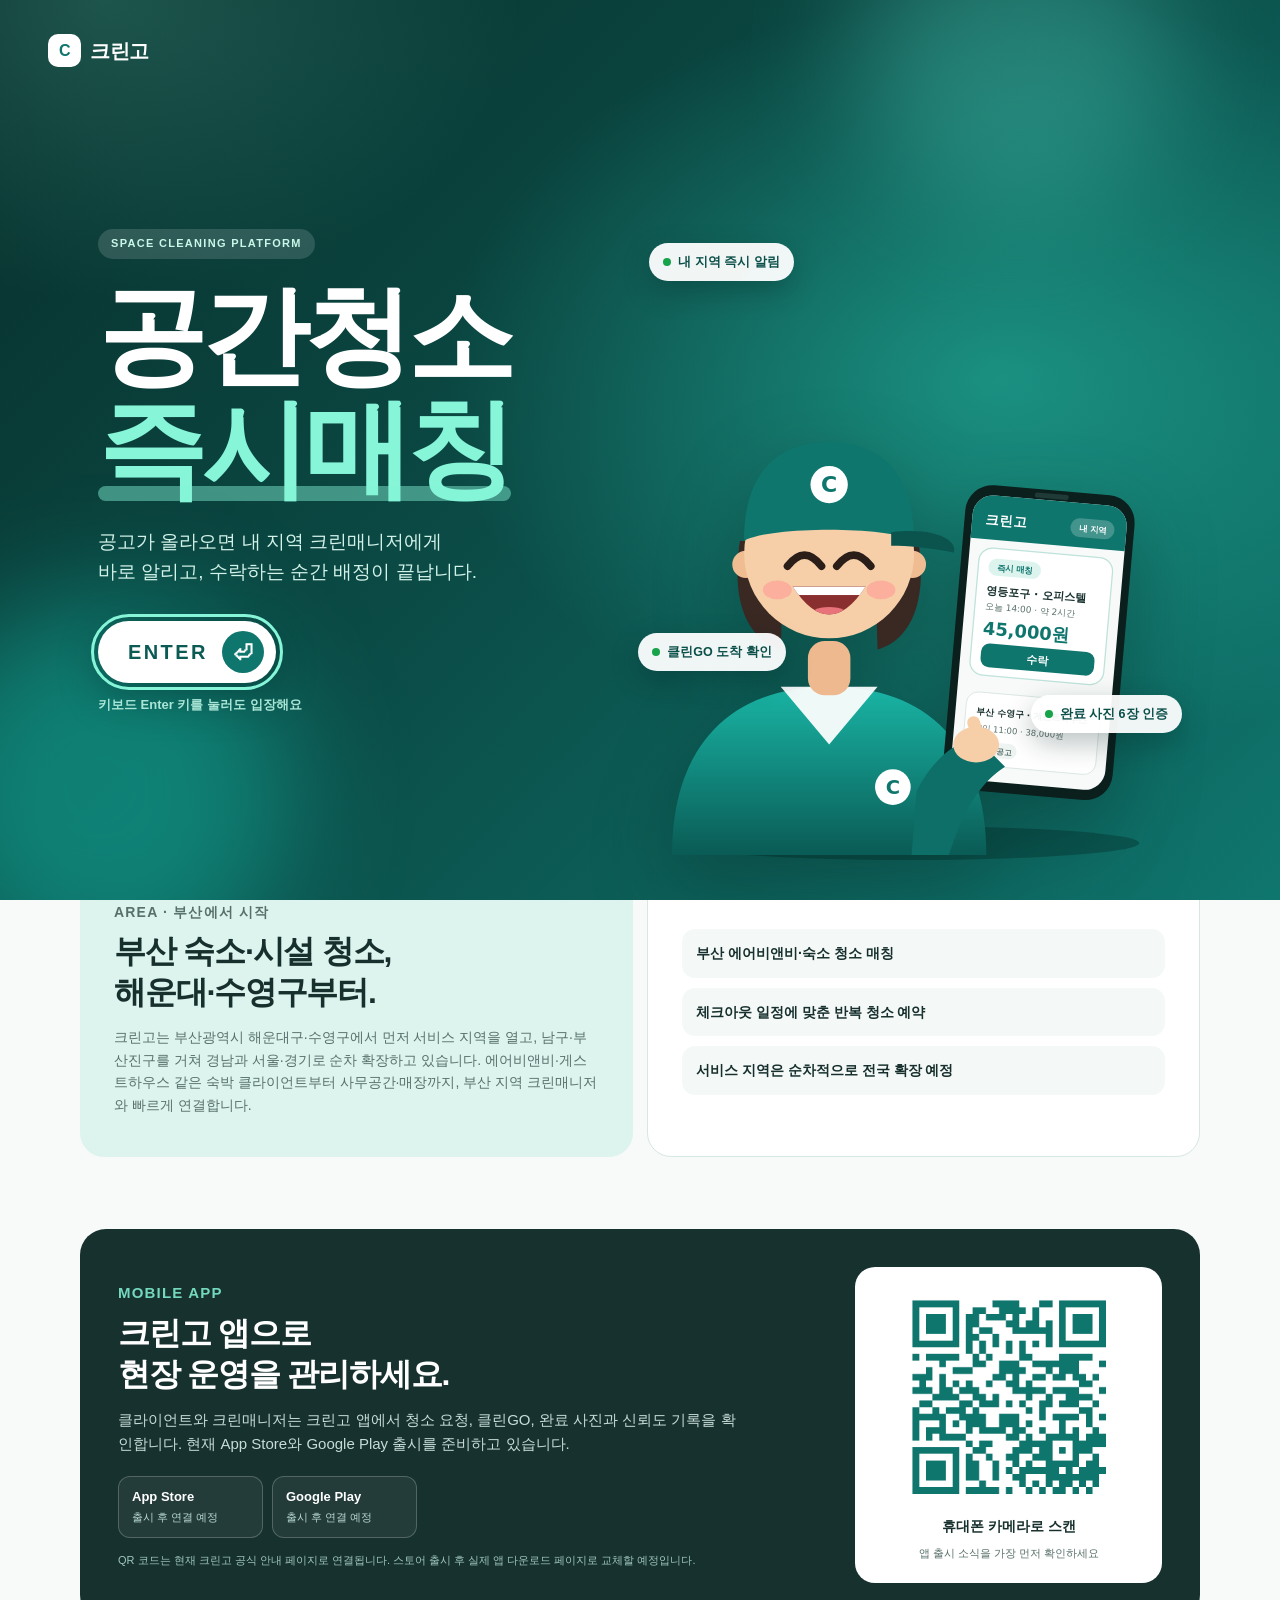
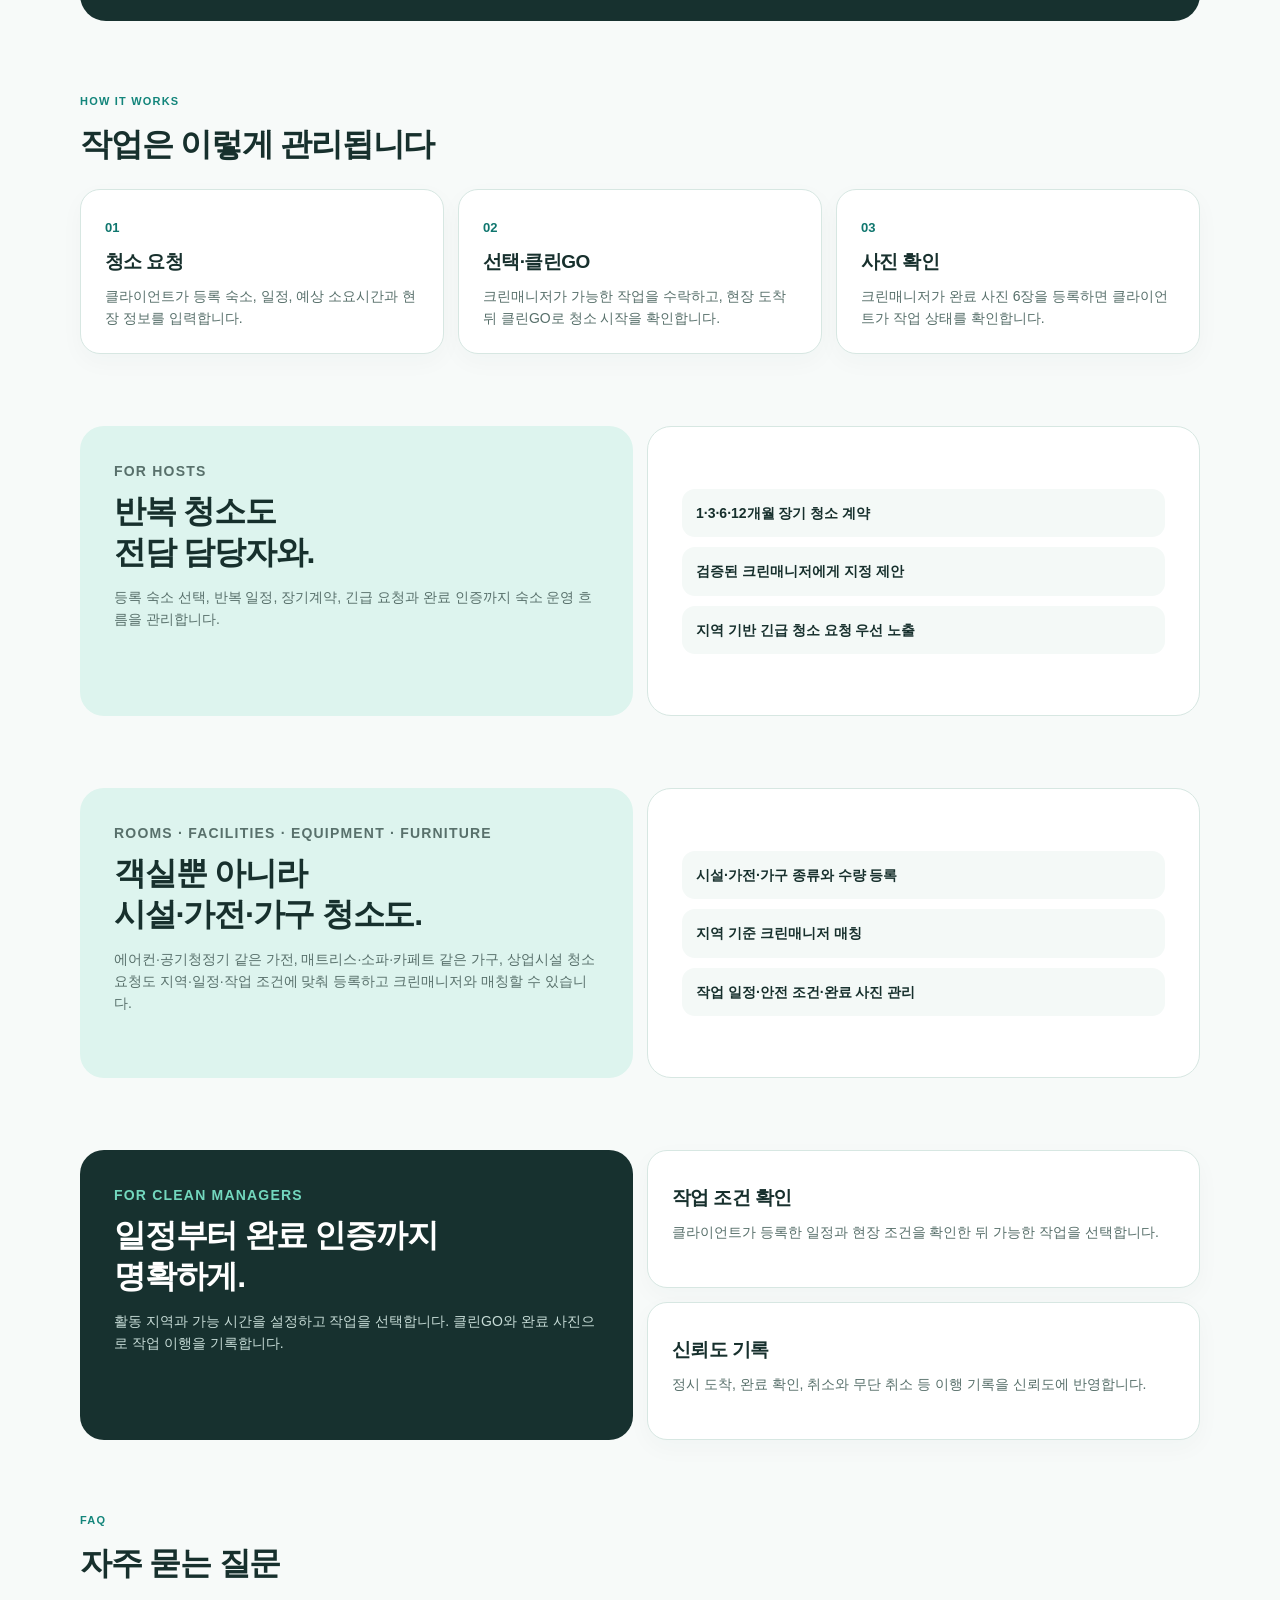
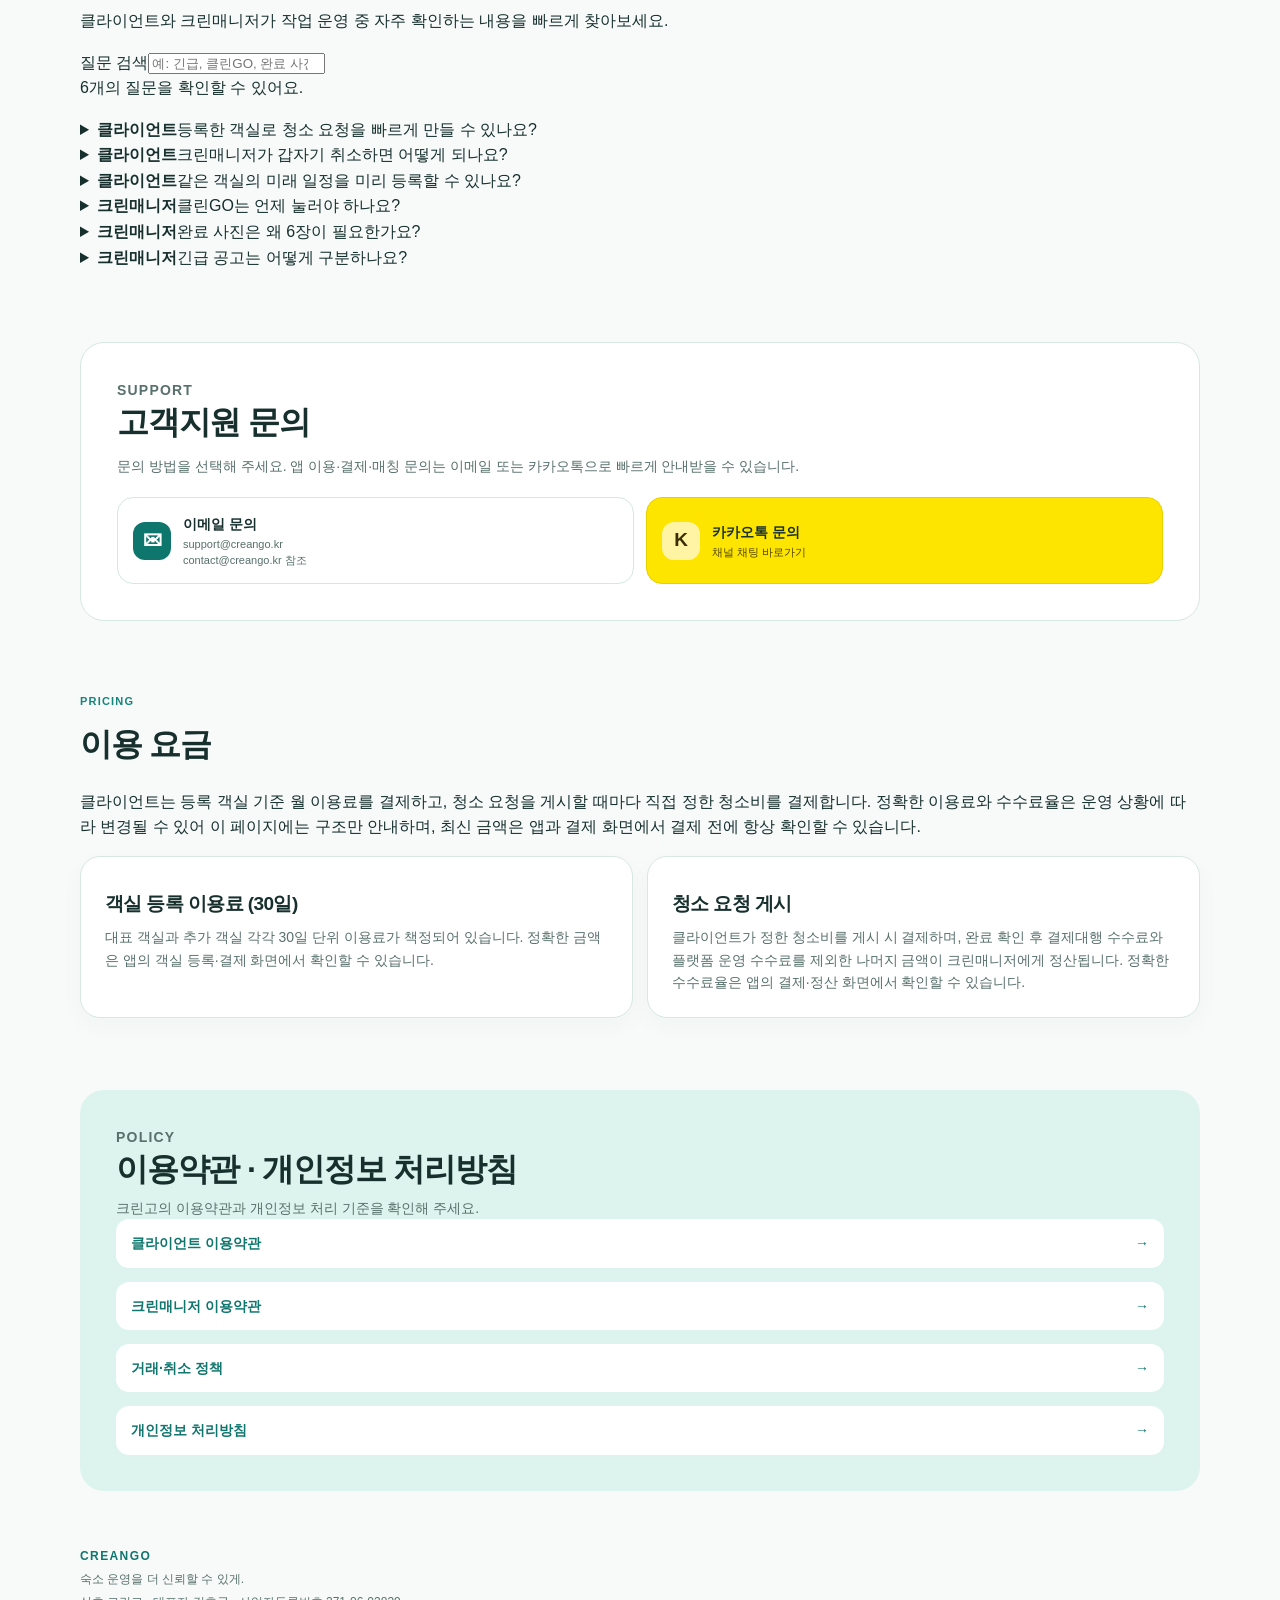
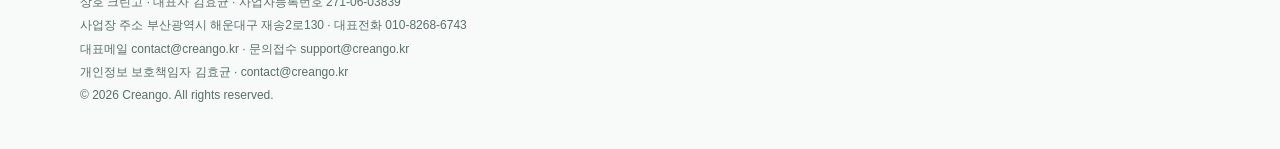
==== index.html @ 743cb7fc "홈페이지·약관·문의 화면의 호스트 표기를 클라이언트로 바꿉니다 (앱 출시와 함께 배포). Co-Authored-By: Claude Sonnet 5.5 <noreply@anthrop" ====
<!doctype html>
<html lang="ko">
<head>
  <meta charset="utf-8">
  <meta name="viewport" content="width=device-width, initial-scale=1">
  <meta name="description" content="크린고는 숙소·객실 청소부터 시설·가전·가구 청소까지 전문 크린매니저와 연결하는 공간청소 매칭 플랫폼입니다. 에어비앤비 등 숙박 클라이언트부터 사무공간·매장까지, 부산에서 시작해 요청·일정·완료 확인을 한곳에서 관리하세요.">
  <meta name="theme-color" content="#0F766E">
  <link rel="icon" href="/favicon.ico" sizes="any">
  <link rel="icon" type="image/png" sizes="16x16" href="/favicon-16.png">
  <link rel="icon" type="image/png" sizes="32x32" href="/favicon-32.png">
  <link rel="icon" type="image/png" sizes="48x48" href="/favicon-48.png">
  <link rel="icon" type="image/png" sizes="192x192" href="/favicon-192.png">
  <link rel="apple-touch-icon" href="/apple-touch-icon.png">
  <link rel="manifest" href="/site.webmanifest">
  <link rel="canonical" href="https://creango.kr/">
  <title>크린고 | 숙소·객실·시설 청소 매니저 매칭 플랫폼</title>
  <meta property="og:type" content="website">
  <meta property="og:site_name" content="크린고">
  <meta property="og:title" content="크린고 | 숙소·객실·시설 청소 매니저 매칭 플랫폼">
  <meta property="og:description" content="숙소·객실 청소부터 시설·가전·가구 청소까지 전문 크린매니저와 연결합니다. 에어비앤비 등 숙박 클라이언트를 포함해, 부산에서 시작해 전국으로 넓혀가는 공간청소 파트너, 크린고.">
  <meta property="og:url" content="https://creango.kr/">
  <meta property="og:image" content="https://creango.kr/creango-app-info-qr.png">
  <meta property="og:locale" content="ko_KR">
  <meta name="twitter:card" content="summary">
  <meta name="twitter:title" content="크린고 | 숙소·객실·시설 청소 매니저 매칭 플랫폼">
  <meta name="twitter:description" content="숙소·객실 청소부터 시설·가전·가구 청소까지 전문 크린매니저와 연결합니다.">
  <link rel="stylesheet" href="./styles.css">
  <link rel="stylesheet" href="./intro.css">
  <script>
    /* 입장 화면은 처음 방문했을 때만 보인다 — #앵커 주소로 들어왔거나 이 탭에서 이미 입장했으면 건너뛴다(JS가 꺼져 있어도 홈페이지는 그대로 보인다). */
    (function () {
      try {
        if (location.hash && location.hash.length > 1) return;
        if (sessionStorage.getItem('creango-intro-entered')) return;
        document.documentElement.classList.add('has-intro');
      } catch (error) { /* 저장소가 막힌 환경에서는 인트로를 건너뛴다 */ }
    })();
  </script>
  <script type="application/ld+json">
  {
    "@context": "https://schema.org",
    "@type": "LocalBusiness",
    "name": "크린고",
    "url": "https://creango.kr/",
    "description": "숙소·객실 청소부터 시설·가전·가구 청소까지 전문 크린매니저와 연결하는 공간청소 매칭 플랫폼",
    "areaServed": [
      { "@type": "City", "name": "부산광역시" },
      { "@type": "Country", "name": "대한민국" }
    ],
    "address": {
      "@type": "PostalAddress",
      "streetAddress": "재송2로130",
      "addressLocality": "해운대구",
      "addressRegion": "부산광역시",
      "addressCountry": "KR"
    },
    "telephone": "+82-10-8268-6743",
    "email": "contact@creango.kr",
    "priceRange": "문의",
    "makesOffer": [
      { "@type": "Offer", "itemOffered": { "@type": "Service", "name": "숙소 청소" } },
      { "@type": "Offer", "itemOffered": { "@type": "Service", "name": "객실 청소" } },
      { "@type": "Offer", "itemOffered": { "@type": "Service", "name": "에어비앤비 청소", "areaServed": "부산광역시" } },
      { "@type": "Offer", "itemOffered": { "@type": "Service", "name": "시설·가전 청소" } },
      { "@type": "Offer", "itemOffered": { "@type": "Service", "name": "가구 청소" } }
    ]
  }
  </script>
  <script type="application/ld+json">
  {
    "@context": "https://schema.org",
    "@type": "FAQPage",
    "mainEntity": [
      { "@type": "Question", "name": "등록한 객실로 청소 요청을 빠르게 만들 수 있나요?", "acceptedAnswer": { "@type": "Answer", "text": "등록 객실을 선택하면 공간 조건을 불러와 일정과 작업 조건을 확인한 뒤 요청할 수 있습니다." } },
      { "@type": "Question", "name": "크린매니저가 갑자기 취소하면 어떻게 되나요?", "acceptedAnswer": { "@type": "Answer", "text": "긴급 대체 요청을 만들 수 있습니다. 필요한 추가금을 설정하면 해당 지역 크린매니저에게 긴급 공고가 우선 안내됩니다." } },
      { "@type": "Question", "name": "같은 객실의 미래 일정을 미리 등록할 수 있나요?", "acceptedAnswer": { "@type": "Answer", "text": "객실마다 날짜와 시간이 다른 예정 청소 공고를 최대 10건까지 미리 등록할 수 있습니다." } },
      { "@type": "Question", "name": "클린GO는 언제 눌러야 하나요?", "acceptedAnswer": { "@type": "Answer", "text": "확정된 작업의 예정 청소 시작 시각 이후 작업 관리 화면에서 클린GO를 눌러 시작을 기록합니다." } },
      { "@type": "Question", "name": "완료 사진은 왜 6장이 필요한가요?", "acceptedAnswer": { "@type": "Answer", "text": "클라이언트가 작업 완료 상태를 확인할 수 있도록 6장의 완료 사진을 등록한 뒤 청소 완료를 제출합니다." } },
      { "@type": "Question", "name": "긴급 공고는 어떻게 구분하나요?", "acceptedAnswer": { "@type": "Answer", "text": "긴급 추가금이 붙은 공고는 별도 표시와 금액 구성으로 강조되어 기본 청소비와 추가금을 함께 확인할 수 있습니다." } }
    ]
  }
  </script>
  <style>
    .app-download{display:grid;grid-template-columns:minmax(0,1.4fr) minmax(240px,.6fr);gap:22px;align-items:center;padding:38px;background:#17312f;border-radius:26px}.download-copy h2{margin:8px 0 13px;color:#fff}.download-copy>p{max-width:630px;margin-bottom:0;color:#c7dcd7;font-size:15px}.download-copy .tag{color:#73d8be}.store-status{display:flex;flex-wrap:wrap;gap:9px;margin-top:20px}.store-status span{display:grid;gap:2px;min-width:145px;padding:10px 13px;border:1px solid #ffffff36;border-radius:12px;background:#ffffff0e;color:#fff}.store-status b{font-size:13px}.store-status small{color:#b9d8d1;font-size:11px}.download-note{margin-top:14px!important;color:#9fc7bd!important;font-size:11px!important}.qr-card{display:grid;justify-items:center;gap:8px;padding:20px;background:#fff;border-radius:20px;color:#17302d;text-align:center}.qr-card img{display:block;width:min(100%,220px);height:auto;mix-blend-mode:multiply}.qr-card strong{font-size:14px}.qr-card span{color:#58706b;font-size:11px}.modal-open{overflow:hidden}.support-modal[hidden]{display:none}.support-modal{position:fixed;z-index:20;inset:0;display:grid;place-items:center;padding:24px}.support-modal__backdrop{position:absolute;inset:0;background:#0b2825a8;backdrop-filter:blur(4px)}.support-modal__dialog{position:relative;width:min(680px,100%);max-height:min(850px,calc(100vh - 48px));overflow:auto;padding:30px;border:1px solid #c5e1d9;border-radius:25px;background:#f7faf9;box-shadow:0 30px 70px #09211e55}.support-modal__close{position:absolute;top:17px;right:17px;width:38px;height:38px;border:0;border-radius:50%;color:#58706b;background:#e9f2ef;font-size:24px;line-height:1;cursor:pointer}.support-modal__dialog h2{margin:7px 42px 8px 0}.support-modal__dialog>p{color:var(--muted);font-size:13px}.support-option-grid{display:grid;grid-template-columns:repeat(2,1fr);gap:10px}.support-option{display:flex;align-items:flex-start;gap:10px;min-height:76px;padding:13px;border:1px solid var(--line);border-radius:15px;background:#fff;cursor:pointer}.support-option:focus-within{outline:3px solid #0f766e20;border-color:var(--teal)}.support-option input{position:absolute;opacity:0;pointer-events:none}.support-option__icon{display:grid;flex:0 0 34px;place-items:center;width:34px;height:34px;border-radius:10px;color:var(--teal);background:#e7f5f1;font-size:16px;font-weight:900}.support-option b{display:block;font-size:13px}.support-option small{display:block;margin-top:2px;color:var(--muted);font-size:11px;line-height:1.35}.support-option:has(input:checked){border-color:var(--teal);background:#eaf7f3;box-shadow:inset 0 0 0 1px var(--teal)}.support-option:has(input:checked) .support-option__icon{color:#fff;background:var(--teal)}.support-role-grid{display:grid;grid-template-columns:1fr 1fr;gap:10px}.support-modal .form-label{display:block;margin:20px 0 8px;color:var(--ink);font-size:13px;font-weight:900}.support-modal textarea{width:100%;min-height:126px;padding:13px;border:1px solid var(--line);border-radius:14px;resize:vertical;color:var(--ink);background:#fff;font:inherit}.support-modal textarea:focus{outline:none;border-color:var(--teal);box-shadow:0 0 0 3px #0f766e20}.support-modal__footer{display:flex;align-items:center;justify-content:space-between;gap:14px;margin-top:14px}.support-modal__note{margin:0;color:var(--muted);font-size:11px;line-height:1.45}.support-modal .support-submit{justify-self:auto}@media(max-width:720px){.app-download{grid-template-columns:1fr;padding:27px}.qr-card{max-width:320px;width:100%;margin-inline:auto}.support-modal{padding:14px;place-items:end center}.support-modal__dialog{max-height:calc(100vh - 28px);padding:25px 18px 20px;border-radius:23px}.support-option-grid{grid-template-columns:1fr}.support-modal__footer{align-items:stretch;flex-direction:column}.support-modal .support-submit{width:100%}}
  </style>
</head>
<body>
  <div id="intro" class="intro" role="dialog" aria-modal="true" aria-labelledby="intro-title">
    <span class="intro-glow g1" aria-hidden="true"></span><span class="intro-glow g2" aria-hidden="true"></span>
    <span class="intro-spark s1" aria-hidden="true"></span><span class="intro-spark s2" aria-hidden="true"></span><span class="intro-spark s3" aria-hidden="true"></span><span class="intro-spark s4" aria-hidden="true"></span><span class="intro-spark s5" aria-hidden="true"></span>
    <div class="intro-brand" aria-hidden="true"><b>C</b> 크린고</div>
    <div class="intro-inner">
      <div class="intro-copy">
        <div class="intro-heading">
          <span class="intro-kicker">SPACE CLEANING PLATFORM</span>
          <p id="intro-title" class="intro-title"><span>공간청소</span> <em>즉시매칭</em></p>
          <p class="intro-sub">공고가 올라오면 내 지역 크린매니저에게 바로 알리고, 수락하는 순간 배정이 끝납니다.</p>
        </div>
        <div class="intro-actions">
          <button id="intro-enter" class="intro-enter" type="button" aria-label="ENTER, 크린고 홈페이지로 입장"><span>ENTER</span><kbd aria-hidden="true">⏎</kbd></button>
          <span class="intro-hint"><span class="hint-key">키보드 Enter 키를 눌러도 입장해요</span><span class="hint-touch">버튼을 눌러 입장하세요</span></span>
        </div>
      </div>
      <div class="intro-scene" role="img" aria-label="크린매니저가 휴대폰으로 청소 공고를 수락하고 환하게 웃는 모습">
        <span class="intro-chip c1" aria-hidden="true"><i></i>내 지역 즉시 알림</span>
        <span class="intro-chip c2" aria-hidden="true"><i></i>완료 사진 6장 인증</span>
        <span class="intro-chip c3" aria-hidden="true"><i></i>클린GO 도착 확인</span>
        <svg class="scene" viewBox="0 0 640 720" preserveAspectRatio="xMidYMax meet" aria-hidden="true" focusable="false">
          <defs>
            <linearGradient id="introBody" x1="0" y1="0" x2="0" y2="1"><stop offset="0" stop-color="#19b5a5"/><stop offset="1" stop-color="#0a5b55"/></linearGradient>
            <clipPath id="introMouthClip"><path d="M182 404 Q225 470 268 404 Z"/></clipPath>
          </defs>
          <ellipse cx="320" cy="706" rx="270" ry="20" fill="#021d1a" opacity=".3"/>

          <g class="char">
            <path d="M40 720 C40 590 110 522 225 522 C340 522 410 590 410 720 Z" fill="url(#introBody)"/>
            <path d="M168 522 L225 590 L282 522 Z" fill="#fff" opacity=".93"/>
            <circle cx="300" cy="640" r="21" fill="#fff"/>
            <text x="300" y="648" text-anchor="middle" font-size="23" font-weight="900" fill="#0F766E" font-family="system-ui,sans-serif">C</text>
            <rect x="200" y="468" width="50" height="64" rx="20" fill="#eeb98f"/>
            <g class="head">
              <path d="M120 350 C108 430 134 468 168 478 L172 356 Z" fill="#3a2823"/>
              <path d="M330 350 C342 430 316 468 282 478 L278 356 Z" fill="#3a2823"/>
              <circle cx="127" cy="378" r="16" fill="#f0bd93"/><circle cx="323" cy="378" r="16" fill="#f0bd93"/>
              <circle cx="225" cy="365" r="100" fill="#f6cfa9"/>
              <path d="M125 350 C125 264 170 234 225 234 C280 234 325 264 325 350 C292 333 158 333 125 350 Z" fill="#0F766E"/>
              <path d="M298 340 C352 334 376 350 372 364 C340 358 318 356 298 356 Z" fill="#0b544e"/>
              <circle cx="225" cy="284" r="22" fill="#fff"/>
              <text x="225" y="293" text-anchor="middle" font-size="26" font-weight="900" fill="#0F766E" font-family="system-ui,sans-serif">C</text>
              <path d="M176 380 q20 -26 40 0" stroke="#2b1d18" stroke-width="9" fill="none" stroke-linecap="round"/>
              <path d="M234 380 q20 -26 40 0" stroke="#2b1d18" stroke-width="9" fill="none" stroke-linecap="round"/>
              <ellipse cx="164" cy="408" rx="17" ry="11" fill="#ff8f8f" opacity=".5"/>
              <ellipse cx="286" cy="408" rx="17" ry="11" fill="#ff8f8f" opacity=".5"/>
              <g class="mouth">
                <path d="M182 404 Q225 470 268 404 Z" fill="#8a2f2f"/>
                <g clip-path="url(#introMouthClip)"><ellipse cx="225" cy="442" rx="26" ry="14" fill="#e8737b"/><rect x="176" y="398" width="98" height="16" fill="#fff"/></g>
              </g>
            </g>
          </g>

          <g transform="translate(372 290) rotate(5 100 180)"><g class="phone-float">
            <rect width="200" height="360" rx="32" fill="#0b1f1d"/>
            <rect x="80" y="4" width="40" height="6" rx="3" fill="#1f3a37"/>
            <g transform="translate(9 12)">
              <rect width="182" height="336" rx="24" fill="#f7faf9"/>
              <path d="M0 24 A24 24 0 0 1 24 0 H158 A24 24 0 0 1 182 24 V52 H0 Z" fill="#0F766E"/>
              <text x="16" y="34" font-size="16" font-weight="900" fill="#fff" font-family="system-ui,sans-serif">크린고</text>
              <rect x="116" y="18" width="52" height="22" rx="11" fill="#fff" opacity=".22"/>
              <text x="142" y="33" text-anchor="middle" font-size="10" font-weight="800" fill="#fff" font-family="system-ui,sans-serif">내 지역</text>

              <g transform="translate(12 232)">
                <rect width="158" height="86" rx="14" fill="#fff" stroke="#d7e4e1"/>
                <text x="12" y="26" font-size="10.5" font-weight="800" fill="#17302d" font-family="system-ui,sans-serif">부산 수영구 · 게스트하우스</text>
                <text x="12" y="46" font-size="10" fill="#58706b" font-family="system-ui,sans-serif">내일 11:00 · 38,000원</text>
                <rect x="12" y="58" width="52" height="18" rx="9" fill="#eef4f2"/>
                <text x="38" y="71" text-anchor="middle" font-size="9" font-weight="800" fill="#58706b" font-family="system-ui,sans-serif">일반 공고</text>
              </g>

              <g transform="translate(12 62)">
                <g class="card">
                  <rect width="158" height="150" rx="16" fill="#fff" stroke="#bfe2da" stroke-width="1.5"/>
                  <rect x="12" y="12" width="62" height="20" rx="10" fill="#DDF4EE"/>
                  <text x="43" y="26" text-anchor="middle" font-size="10" font-weight="900" fill="#0F766E" font-family="system-ui,sans-serif">즉시 매칭</text>
                  <text x="12" y="54" font-size="13" font-weight="900" fill="#17302d" font-family="system-ui,sans-serif">영등포구 · 오피스텔</text>
                  <text x="12" y="72" font-size="10.5" fill="#58706b" font-family="system-ui,sans-serif">오늘 14:00 · 약 2시간</text>
                  <text x="12" y="102" font-size="21" font-weight="900" fill="#0F766E" font-family="system-ui,sans-serif">45,000원</text>
                  <g class="btn-press"><rect x="12" y="112" width="134" height="28" rx="10" fill="#0F766E"/><text x="79" y="131" text-anchor="middle" font-size="13" font-weight="900" fill="#fff" font-family="system-ui,sans-serif">수락</text></g>
                </g>
                <g class="done">
                  <rect width="158" height="150" rx="16" fill="#fff" stroke="#86d3c2" stroke-width="1.5"/>
                  <circle cx="79" cy="50" r="26" fill="#16a34a"/>
                  <path d="M67 50 l9 9 l17 -19" stroke="#fff" stroke-width="5" fill="none" stroke-linecap="round" stroke-linejoin="round"/>
                  <text x="79" y="102" text-anchor="middle" font-size="16" font-weight="900" fill="#17302d" font-family="system-ui,sans-serif">매칭 완료!</text>
                  <text x="79" y="120" text-anchor="middle" font-size="9" fill="#58706b" font-family="system-ui,sans-serif">클라이언트에게 배정이 전달됐어요</text>
                </g>
              </g>

              <g transform="translate(91 188)">
                <circle class="ripple" r="6" fill="none" stroke="#0F766E" stroke-width="3"/>
                <g class="finger"><circle r="14" fill="#fff" stroke="#0F766E" stroke-width="3"/><circle r="5" fill="#0F766E" opacity=".25"/></g>
              </g>
            </g>
          </g></g>

          <path d="M328 645 C348 606 372 590 396 580 L432 616 C404 634 384 664 366 720 L322 720 Z" fill="#0d6f68"/>
          <ellipse cx="398" cy="590" rx="27" ry="21" fill="#f6cfa9"/>
          <rect x="392" y="556" width="15" height="44" rx="7.5" fill="#f6cfa9" transform="rotate(-18 399 578)"/>

          <g class="confetti" transform="translate(472 470)">
            <circle r="7" fill="#fbbf24" style="--dx:-150px;--dy:-170px;--rot:80deg"/>
            <rect x="-6" y="-3" width="12" height="6" rx="2" fill="#34d399" style="--dx:130px;--dy:-190px;--rot:200deg"/>
            <circle r="6" fill="#60a5fa" style="--dx:170px;--dy:-60px;--rot:0deg"/>
            <rect x="-6" y="-3" width="12" height="6" rx="2" fill="#f472b6" style="--dx:-190px;--dy:-40px;--rot:150deg"/>
            <circle r="5" fill="#fff" style="--dx:-90px;--dy:-230px;--rot:0deg"/>
            <rect x="-6" y="-3" width="12" height="6" rx="2" fill="#fbbf24" style="--dx:80px;--dy:-240px;--rot:-120deg"/>
            <circle r="6" fill="#34d399" style="--dx:-210px;--dy:80px;--rot:0deg"/>
            <rect x="-6" y="-3" width="12" height="6" rx="2" fill="#60a5fa" style="--dx:190px;--dy:90px;--rot:260deg"/>
            <circle r="5" fill="#f472b6" style="--dx:-40px;--dy:-260px;--rot:0deg"/>
            <circle r="7" fill="#fff" style="--dx:40px;--dy:-210px;--rot:0deg"/>
            <path d="M0 -10 L3 -3 L10 0 L3 3 L0 10 L-3 3 L-10 0 L-3 -3 Z" fill="#fde68a" style="--dx:-120px;--dy:-120px;--rot:90deg"/>
            <path d="M0 -10 L3 -3 L10 0 L3 3 L0 10 L-3 3 L-10 0 L-3 -3 Z" fill="#fde68a" style="--dx:140px;--dy:-120px;--rot:-90deg"/>
          </g>

          <g class="earn">
            <rect x="380" y="232" width="176" height="46" rx="23" fill="#fff"/>
            <circle cx="406" cy="255" r="11" fill="#16a34a"/>
            <path d="M401 255 l4 4 l8 -9" stroke="#fff" stroke-width="2.6" fill="none" stroke-linecap="round" stroke-linejoin="round"/>
            <text x="428" y="261" font-size="15" font-weight="900" fill="#0b4f49" font-family="system-ui,sans-serif">+45,000원 배정</text>
          </g>
        </svg>
      </div>
    </div>
  </div>
  <a class="skip" href="#main">본문으로 이동</a>
  <header class="nav wrap">
    <a class="brand" href="./" aria-label="크린고 홈"><b>C</b> 크린고</a>
    <nav aria-label="주요 메뉴"><a href="#flow">이용 흐름</a><a href="#facilities">시설·가전</a><a href="#pricing">이용 요금</a><a href="#app-download">앱 다운로드</a><a href="#faq">FAQ</a><a href="#support">고객지원</a></nav>
  </header>
  <main id="main">
    <section class="hero wrap"><p class="tag hero-tag">SPACE CLEANING PLATFORM</p><h1>숙소부터 시설·가전까지,<br>공간청소를 더 신뢰할 수 있게.</h1><p class="lead">크린고는 숙소 클라이언트와 크린매니저를 지역 기준으로 연결하는 공간청소 매칭 플랫폼입니다. 에어비앤비 등 숙박 클라이언트의 객실 청소는 물론, 사무공간·매장의 시설·가전·가구 청소까지 요청부터 작업 시작 확인, 완료 사진 검수까지 필요한 운영 흐름을 한곳에서 관리합니다.</p><div class="actions"><a class="button light" href="#app-download">앱 다운로드 안내</a></div><div class="facts"><div><strong>역할 분리</strong><span>클라이언트·크린매니저 계정 분리</span></div><div><strong>6장 완료 인증</strong><span>사진으로 작업 상태 확인</span></div><div><strong>작업 기록</strong><span>앱 안에서 확인·관리</span></div></div></section>
    <section class="wrap section grid two"><article class="feature mint"><p class="tag">AREA · 부산에서 시작</p><h2>부산 숙소·시설 청소,<br>해운대·수영구부터.</h2><p>크린고는 부산광역시 해운대구·수영구에서 먼저 서비스 지역을 열고, 남구·부산진구를 거쳐 경남과 서울·경기로 순차 확장하고 있습니다. 에어비앤비·게스트하우스 같은 숙박 클라이언트부터 사무공간·매장까지, 부산 지역 크린매니저와 빠르게 연결합니다.</p></article><article class="feature list"><p>부산 에어비앤비·숙소 청소 매칭</p><p>체크아웃 일정에 맞춘 반복 청소 예약</p><p>서비스 지역은 순차적으로 전국 확장 예정</p></article></section>
    <section id="app-download" class="wrap section app-download"><div class="download-copy"><p class="tag">MOBILE APP</p><h2>크린고 앱으로<br>현장 운영을 관리하세요.</h2><p>클라이언트와 크린매니저는 크린고 앱에서 청소 요청, 클린GO, 완료 사진과 신뢰도 기록을 확인합니다. 현재 App Store와 Google Play 출시를 준비하고 있습니다.</p><div class="store-status"><span><b>App Store</b><small>출시 후 연결 예정</small></span><span><b>Google Play</b><small>출시 후 연결 예정</small></span></div><p class="download-note">QR 코드는 현재 크린고 공식 안내 페이지로 연결됩니다. 스토어 출시 후 실제 앱 다운로드 페이지로 교체할 예정입니다.</p></div><aside class="qr-card"><img src="./creango-app-info-qr.png" width="320" height="320" alt="크린고 공식 안내 페이지 QR 코드"><strong>휴대폰 카메라로 스캔</strong><span>앱 출시 소식을 가장 먼저 확인하세요</span></aside></section>
    <section id="flow" class="wrap section"><p class="tag">HOW IT WORKS</p><h2>작업은 이렇게 관리됩니다</h2><div class="grid three"><article class="card"><em>01</em><h3>청소 요청</h3><p>클라이언트가 등록 숙소, 일정, 예상 소요시간과 현장 정보를 입력합니다.</p></article><article class="card"><em>02</em><h3>선택·클린GO</h3><p>크린매니저가 가능한 작업을 수락하고, 현장 도착 뒤 클린GO로 청소 시작을 확인합니다.</p></article><article class="card"><em>03</em><h3>사진 확인</h3><p>크린매니저가 완료 사진 6장을 등록하면 클라이언트가 작업 상태를 확인합니다.</p></article></div></section>
    <section class="wrap section grid two"><article class="feature mint"><p class="tag">FOR HOSTS</p><h2>반복 청소도<br>전담 담당자와.</h2><p>등록 숙소 선택, 반복 일정, 장기계약, 긴급 요청과 완료 인증까지 숙소 운영 흐름을 관리합니다.</p></article><article class="feature list"><p>1·3·6·12개월 장기 청소 계약</p><p>검증된 크린매니저에게 지정 제안</p><p>지역 기반 긴급 청소 요청 우선 노출</p></article></section>
    <section id="facilities" class="wrap section grid two"><article class="feature mint"><p class="tag">ROOMS · FACILITIES · EQUIPMENT · FURNITURE</p><h2>객실뿐 아니라<br>시설·가전·가구 청소도.</h2><p>에어컨·공기청정기 같은 가전, 매트리스·소파·카페트 같은 가구, 상업시설 청소 요청도 지역·일정·작업 조건에 맞춰 등록하고 크린매니저와 매칭할 수 있습니다.</p></article><article class="feature list"><p>시설·가전·가구 종류와 수량 등록</p><p>지역 기준 크린매니저 매칭</p><p>작업 일정·안전 조건·완료 사진 관리</p></article></section>
	<section class="wrap section grid two reverse"><article class="feature dark"><p class="tag">FOR CLEAN MANAGERS</p><h2>일정부터 완료 인증까지<br>명확하게.</h2><p>활동 지역과 가능 시간을 설정하고 작업을 선택합니다. 클린GO와 완료 사진으로 작업 이행을 기록합니다.</p></article><div class="stack"><article class="card"><h3>작업 조건 확인</h3><p>클라이언트가 등록한 일정과 현장 조건을 확인한 뒤 가능한 작업을 선택합니다.</p></article><article class="card"><h3>신뢰도 기록</h3><p>정시 도착, 완료 확인, 취소와 무단 취소 등 이행 기록을 신뢰도에 반영합니다.</p></article></div></section>
    <section id="faq" class="wrap section faq"><p class="tag">FAQ</p><h2>자주 묻는 질문</h2><p class="faq-intro">클라이언트와 크린매니저가 작업 운영 중 자주 확인하는 내용을 빠르게 찾아보세요.</p><label class="faq-search" for="faq-search"><span>질문 검색</span><input id="faq-search" type="search" autocomplete="off" placeholder="예: 긴급, 클린GO, 완료 사진"></label><p id="faq-count" class="faq-count" aria-live="polite">6개의 질문을 확인할 수 있어요.</p><div id="faq-list" class="faq-list"><details data-faq><summary><span><b>클라이언트</b>등록한 객실로 청소 요청을 빠르게 만들 수 있나요?</span></summary><p>등록 객실을 선택하면 공간 조건을 불러와 일정과 작업 조건을 확인한 뒤 요청할 수 있습니다.</p></details><details data-faq><summary><span><b>클라이언트</b>크린매니저가 갑자기 취소하면 어떻게 되나요?</span></summary><p>긴급 대체 요청을 만들 수 있습니다. 필요한 추가금을 설정하면 해당 지역 크린매니저에게 긴급 공고가 우선 안내됩니다.</p></details><details data-faq><summary><span><b>클라이언트</b>같은 객실의 미래 일정을 미리 등록할 수 있나요?</span></summary><p>객실마다 날짜와 시간이 다른 예정 청소 공고를 최대 10건까지 미리 등록할 수 있습니다.</p></details><details data-faq><summary><span><b>크린매니저</b>클린GO는 언제 눌러야 하나요?</span></summary><p>확정된 작업의 예정 청소 시작 시각 이후 작업 관리 화면에서 클린GO를 눌러 시작을 기록합니다.</p></details><details data-faq><summary><span><b>크린매니저</b>완료 사진은 왜 6장이 필요한가요?</span></summary><p>클라이언트가 작업 완료 상태를 확인할 수 있도록 6장의 완료 사진을 등록한 뒤 청소 완료를 제출합니다.</p></details><details data-faq><summary><span><b>크린매니저</b>긴급 공고는 어떻게 구분하나요?</span></summary><p>긴급 추가금이 붙은 공고는 별도 표시와 금액 구성으로 강조되어 기본 청소비와 추가금을 함께 확인할 수 있습니다.</p></details></div></section>
    <section id="support" class="wrap section support"><p class="tag">SUPPORT</p><h2>고객지원 문의</h2><p>문의 방법을 선택해 주세요. 앱 이용·결제·매칭 문의는 이메일 또는 카카오톡으로 빠르게 안내받을 수 있습니다.</p><div class="support-choice-grid"><a class="support-choice" href="mailto:support@creango.kr?cc=contact@creango.kr&subject=%ED%81%AC%EB%A6%B0%EA%B3%A0%20%EB%AC%B8%EC%9D%98"><span class="support-choice__icon">✉</span><span><b>이메일 문의</b><small>support@creango.kr<br>contact@creango.kr 참조</small></span></a><a class="support-choice support-choice--kakao" data-kakao-chat href="#support" aria-label="카카오톡 문의"><span class="support-choice__icon">K</span><span><b>카카오톡 문의</b><small>채널 채팅 바로가기</small></span></a></div></section>
    <section id="pricing" class="wrap section pricing"><p class="tag">PRICING</p><h2>이용 요금</h2><p>클라이언트는 등록 객실 기준 월 이용료를 결제하고, 청소 요청을 게시할 때마다 직접 정한 청소비를 결제합니다. 정확한 이용료와 수수료율은 운영 상황에 따라 변경될 수 있어 이 페이지에는 구조만 안내하며, 최신 금액은 앱과 결제 화면에서 결제 전에 항상 확인할 수 있습니다.</p><div class="grid two"><article class="card"><h3>객실 등록 이용료 (30일)</h3><p>대표 객실과 추가 객실 각각 30일 단위 이용료가 책정되어 있습니다. 정확한 금액은 앱의 객실 등록·결제 화면에서 확인할 수 있습니다.</p></article><article class="card"><h3>청소 요청 게시</h3><p>클라이언트가 정한 청소비를 게시 시 결제하며, 완료 확인 후 결제대행 수수료와 플랫폼 운영 수수료를 제외한 나머지 금액이 크린매니저에게 정산됩니다. 정확한 수수료율은 앱의 결제·정산 화면에서 확인할 수 있습니다.</p></article></div></section>
    <section class="wrap section policies"><p class="tag">POLICY</p><h2>이용약관 · 개인정보 처리방침</h2><p>크린고의 이용약관과 개인정보 처리 기준을 확인해 주세요.</p><div class="grid"><a href="./legal.html#host">클라이언트 이용약관 <span>→</span></a><a href="./legal.html#provider">크린매니저 이용약관 <span>→</span></a><a href="./legal.html#operations">거래·취소 정책 <span>→</span></a><a href="./legal.html#privacy">개인정보 처리방침 <span>→</span></a></div></section>
  </main>
  <div id="support-modal" class="support-modal" hidden aria-hidden="true"><div class="support-modal__backdrop" data-support-close></div><section class="support-modal__dialog" role="dialog" aria-modal="true" aria-labelledby="support-modal-title"><button class="support-modal__close" type="button" aria-label="고객지원 팝업 닫기" data-support-close>×</button><p class="tag">CUSTOMER SUPPORT</p><h2 id="support-modal-title">무엇을 도와드릴까요?</h2><p>역할과 주제를 선택하고 회신 받을 이메일을 남겨 주세요. 접수 내용과 첨부 파일은 운영자 대시보드에서 안전하게 확인합니다.</p><form id="support-form" novalidate><span class="form-label">문의자 역할</span><div class="support-role-grid"><label class="support-option"><input type="radio" name="role" value="host" checked><span class="support-option__icon">H</span><span><b>클라이언트</b><small>숙소·공고·완료 확인 관련</small></span></label><label class="support-option"><input type="radio" name="role" value="cleaner"><span class="support-option__icon">C</span><span><b>크린매니저</b><small>작업·클린GO·완료 인증 관련</small></span></label></div><span class="form-label">문의 유형</span><div class="support-option-grid"><label class="support-option"><input type="radio" name="category" value="account" checked><span class="support-option__icon">01</span><span><b>계정·프로필</b><small>가입, 역할, 프로필 설정</small></span></label><label class="support-option"><input type="radio" name="category" value="request"><span class="support-option__icon">02</span><span><b>청소 요청</b><small>공고, 일정, 작업 조건</small></span></label><label class="support-option"><input type="radio" name="category" value="emergency"><span class="support-option__icon">03</span><span><b>긴급 대체</b><small>취소 및 긴급 공고 처리</small></span></label><label class="support-option"><input type="radio" name="category" value="app"><span class="support-option__icon">04</span><span><b>앱 이용</b><small>화면, 알림, 기능 사용</small></span></label><label class="support-option"><input type="radio" name="category" value="other"><span class="support-option__icon">05</span><span><b>기타</b><small>그 밖의 운영 문의</small></span></label></div><label class="form-label" for="support-email">회신 받을 이메일</label><input id="support-email" name="email" type="email" maxlength="320" autocomplete="email" required placeholder="example@email.com"><label class="form-label" for="support-message">문의 내용</label><textarea id="support-message" name="message" minlength="10" maxlength="2000" required placeholder="상황과 필요한 도움을 10자 이상 구체적으로 입력해 주세요."></textarea><label class="form-label" for="support-files">스크린샷·관련 파일 <small>(선택 · 최대 3개, 각 3MB)</small></label><input id="support-files" name="files" type="file" accept="image/jpeg,image/png,image/webp,application/pdf" multiple><p class="support-modal__note">JPG, PNG, WEBP 또는 PDF만 첨부할 수 있습니다. 비밀번호·계좌번호·개인 연락처 등 민감한 정보는 입력하거나 첨부하지 마세요.</p><div class="support-modal__footer"><p class="support-modal__note">비밀번호, 계좌번호, 개인 연락처 등 민감한 정보는 입력하지 마세요.</p><button class="button support-submit" type="submit">문의 접수하기</button></div><p id="support-status" class="form-status" role="status" aria-live="polite"></p></form></section></div>
  <footer class="wrap"><b>CREANGO</b><div id="footer-dynamic"><p>숙소 운영을 더 신뢰할 수 있게.</p><p>상호 크린고 · 대표자 김효균 · 사업자등록번호 271-06-03839</p><p>사업장 주소 부산광역시 해운대구 재송2로130 · 대표전화 010-8268-6743</p><p>대표메일 <a href="mailto:contact@creango.kr">contact@creango.kr</a> · 문의접수 <a href="mailto:support@creango.kr">support@creango.kr</a></p><p>개인정보 보호책임자 김효균 · <a href="mailto:contact@creango.kr">contact@creango.kr</a></p><p>© <span id="footer-year"></span> Creango. All rights reserved.</p></div></footer>
  <script src="./site-config.js"></script>
  <script>
    document.getElementById('footer-year').textContent = new Date().getFullYear();
    (function () {
      const container = document.getElementById('footer-dynamic');
      if (!container) return;
      fetch('https://api.creango.kr/api/public-site-footer').then((response) => response.json()).then((data) => {
        const items = Array.isArray(data && data.items) ? data.items : [];
        if (items.length === 0) return;
        const year = String(new Date().getFullYear());
        const escapeHtml = (value) => value.replace(/&/g, '&amp;').replace(/</g, '&lt;').replace(/>/g, '&gt;');
        container.innerHTML = items.map((item) => {
          const text = escapeHtml(String(item.value || '').split('{year}').join(year));
          const linked = text.replace(/([a-zA-Z0-9._%+-]+@[a-zA-Z0-9.-]+\.[a-zA-Z]{2,})/g, '<a href="mailto:$1">$1</a>');
          return `<p>${linked}</p>`;
        }).join('');
      }).catch(() => {});
    })();
    const kakaoChatUrl = window.CREANGO_KAKAO_CHANNEL_ID ? `https://pf.kakao.com/${window.CREANGO_KAKAO_CHANNEL_ID}/chat` : '';
    document.querySelectorAll('[data-kakao-chat]').forEach((link) => { if (kakaoChatUrl) link.href = kakaoChatUrl; else { link.href = 'mailto:support@creango.kr?subject=%EC%B9%B4%EC%B9%B4%EC%98%A4%ED%86%A1%20%EB%AC%B8%EC%9D%98%20%EC%97%B0%EA%B2%B0'; link.addEventListener('click', () => alert('카카오톡 채널이 준비 중입니다. support@creango.kr로 문의해 주세요.')); } });
    const faqSearch = document.getElementById('faq-search');
    const faqItems = Array.from(document.querySelectorAll('[data-faq]'));
    const faqCount = document.getElementById('faq-count');
    faqSearch.addEventListener('input', () => { const keyword = faqSearch.value.trim().toLowerCase(); let visible = 0; faqItems.forEach((item) => { const matches = !keyword || item.textContent.toLowerCase().includes(keyword); item.hidden = !matches; if (matches) visible += 1; }); faqCount.textContent = visible ? `${visible}개의 질문을 찾았어요.` : '검색어와 일치하는 질문이 없어요. 다른 단어로 다시 찾아보세요.'; });
    faqItems.forEach((item) => item.addEventListener('toggle', () => { if (item.open) faqItems.forEach((other) => { if (other !== item) other.open = false; }); }));
    const supportModal = document.getElementById('support-modal'); const supportForm = document.getElementById('support-form'); const supportStatus = document.getElementById('support-status'); let supportTrigger = null;
    const closeSupport = () => { supportModal.hidden = true; supportModal.setAttribute('aria-hidden', 'true'); document.body.classList.remove('modal-open'); supportTrigger?.focus(); };
    document.querySelectorAll('[data-support-open]').forEach((trigger) => trigger.addEventListener('click', (event) => { event.preventDefault(); supportTrigger = trigger; supportModal.hidden = false; supportModal.setAttribute('aria-hidden', 'false'); document.body.classList.add('modal-open'); supportModal.querySelector('input[name="role"]')?.focus(); }));
    document.querySelectorAll('[data-support-close]').forEach((button) => button.addEventListener('click', closeSupport)); document.addEventListener('keydown', (event) => { if (event.key === 'Escape' && !supportModal.hidden) closeSupport(); });
    const publicSupportApi = 'https://api.creango.kr/api/public-support'; const supportSubmit = supportForm.querySelector('.support-submit'); const toBase64 = (file) => new Promise((resolve, reject) => { const reader = new FileReader(); reader.onload = () => resolve(String(reader.result).split(',')[1]); reader.onerror = () => reject(new Error('파일을 읽지 못했습니다.')); reader.readAsDataURL(file); });
    supportForm.addEventListener('submit', async (event) => { event.preventDefault(); const role = supportForm.elements.role.value; const category = supportForm.elements.category.value; const email = supportForm.elements.email.value.trim(); const message = supportForm.elements.message.value.trim(); const files = Array.from(supportForm.elements.files.files || []); if (!/^\S+@\S+\.\S+$/.test(email)) { supportStatus.textContent = '회신 받을 이메일 주소를 확인해 주세요.'; return; } if (message.length < 10) { supportStatus.textContent = '문의 내용을 10자 이상 입력해 주세요.'; return; } if (files.length > 3) { supportStatus.textContent = '첨부 파일은 최대 3개까지 선택할 수 있습니다.'; return; } const allowed = ['image/jpeg', 'image/png', 'image/webp', 'application/pdf']; if (files.some((file) => !allowed.includes(file.type) || file.size > 3 * 1024 * 1024)) { supportStatus.textContent = 'JPG, PNG, WEBP 또는 PDF만 개당 3MB 이하로 첨부할 수 있습니다.'; return; } try { supportSubmit.disabled = true; supportSubmit.textContent = files.length ? '파일을 올리는 중...' : '문의 접수 중...'; supportStatus.textContent = '문의 내용을 안전하게 접수하고 있습니다.'; const attachments = await Promise.all(files.map(async (file) => ({ name: file.name, mimeType: file.type, base64: await toBase64(file) }))); const response = await fetch(publicSupportApi, { method: 'POST', headers: { 'Content-Type': 'application/json' }, body: JSON.stringify({ role, category, email, message, attachments }) }); const result = await response.json(); if (!response.ok) throw new Error(result.error || '문의 접수에 실패했습니다.'); supportForm.reset(); supportStatus.textContent = `문의 #${result.ticketId}가 접수되었습니다. 답변이 완료되면 입력한 이메일로 안내합니다.`; alert('문의 접수 완료\n운영자 확인 후 답변이 등록되면 입력한 이메일로 안내해 드립니다.'); } catch (error) { supportStatus.textContent = error instanceof Error ? error.message : '문의 접수에 실패했습니다. 잠시 후 다시 시도해 주세요.'; } finally { supportSubmit.disabled = false; supportSubmit.textContent = '문의 접수하기'; } });
  </script>
  <script src="./intro.js" defer></script>
<script src="/visit.js" defer></script>
</body>
</html>
---- styles.css ----
:root{--teal:#0F766E;--dark:#0d5d57;--mint:#DDF4EE;--ink:#17302d;--muted:#58706b;--line:#d7e7e2;--bg:#f7faf9}*{box-sizing:border-box}html{scroll-behavior:smooth}body{margin:0;background:var(--bg);color:var(--ink);font-family:-apple-system,BlinkMacSystemFont,"Segoe UI","Noto Sans KR",Arial,sans-serif;line-height:1.6}a{color:inherit;text-decoration:none}.wrap{width:min(1120px,calc(100% - 48px));margin-inline:auto}.skip{position:absolute;left:-9999px}.skip:focus{left:16px;top:16px;padding:10px;color:#fff;background:#000;z-index:5}.nav{display:flex;justify-content:space-between;align-items:center;padding:20px 0}.brand{display:inline-flex;align-items:center;gap:9px;font-size:20px;font-weight:850;letter-spacing:-.5px}.brand b{display:grid;place-items:center;width:33px;height:33px;border-radius:10px;background:var(--teal);color:#fff;font-size:16px}nav{display:flex;gap:22px;color:var(--muted);font-size:14px;font-weight:750}nav a:hover,.policies a:hover{color:var(--teal)}.hero{margin-top:7px;padding:clamp(32px,6vw,68px);color:#fff;background:linear-gradient(135deg,#0d5d57,#0F766E 60%,#17877d);border-radius:30px}.tag{margin:0 0 13px;color:#13857b;font-size:11px;font-weight:900;letter-spacing:1.2px}.hero-tag{display:inline-block;padding:5px 11px;color:#c7f4e7;background:#ffffff1f;border-radius:999px}h1,h2,h3,p{margin-top:0}h1{max-width:720px;margin:17px 0 15px;font-size:clamp(38px,5.3vw,62px);line-height:1.13;letter-spacing:-2.5px}.lead{max-width:600px;margin-bottom:0;color:#d9f3eb;font-size:17px}.actions{display:flex;flex-wrap:wrap;gap:10px;margin-top:28px}.button{display:inline-flex;align-items:center;min-height:48px;padding:12px 18px;border-radius:13px;font-size:14px;font-weight:800}.light{color:var(--teal);background:#fff}.outline{border:1px solid #ffffff80;color:#fff}.facts{display:flex;flex-wrap:wrap;gap:22px;margin-top:44px;padding-top:22px;border-top:1px solid #ffffff30}.facts div{min-width:150px;display:grid;gap:2px}.facts strong{font-size:14px}.facts span{color:#bde5da;font-size:12px}.section{margin-top:72px}.section h2{margin-bottom:24px;font-size:32px;line-height:1.28;letter-spacing:-1.2px}.grid{display:grid;gap:14px}.three{grid-template-columns:repeat(3,1fr)}.two{grid-template-columns:1fr 1fr}.card{padding:24px;background:#fff;border:1px solid var(--line);border-radius:20px;box-shadow:0 8px 25px #15433b08}.card em{color:var(--teal);font-size:13px;font-style:normal;font-weight:900}.card h3{margin:8px 0 7px;font-size:19px;letter-spacing:-.6px}.card p,.feature p,.support>p,.notice-card p,.policies>p{margin-bottom:0;color:var(--muted);font-size:14px}.feature{min-height:290px;padding:34px;border-radius:24px}.feature h2{margin:8px 0 13px}.mint{background:var(--mint)}.list{display:flex;flex-direction:column;justify-content:center;gap:10px;background:#fff;border:1px solid var(--line)}.list p{padding:13px 14px;color:var(--ink);background:#f4f9f7;border-radius:13px;font-weight:750}.dark{color:#fff;background:#17312f}.dark .tag{color:#73d8be}.dark p{color:#c7dcd7}.stack{display:grid;gap:14px}.settlement{display:grid;grid-template-columns:1fr 1px 1fr;gap:28px;padding:30px;background:#fff;border:1px solid var(--line);border-radius:24px}.settlement strong{color:var(--teal);font-size:46px;line-height:1;letter-spacing:-2px}.settlement h3{margin:8px 0 5px}.settlement p{max-width:390px;margin-bottom:0;color:var(--muted);font-size:14px}.settlement i{background:var(--line)}.notice-card{margin-top:16px;padding:25px 28px;background:#edf7f4;border-radius:20px}.notice-card h3{margin-bottom:6px}.support{padding:36px;background:#fff;border:1px solid var(--line);border-radius:24px}.support h2{margin-bottom:12px}.highlight{margin-top:16px!important;padding:14px 16px;color:#315c54!important;background:#eff8f5;border-radius:13px}.policies{padding:36px;background:var(--mint);border-radius:24px}.policies h2{margin-bottom:7px}.policies a{display:flex;justify-content:space-between;gap:12px;padding:13px 15px;color:var(--teal);background:#fff;border-radius:13px;font-size:14px;font-weight:800}footer{padding:56px 0 40px;color:var(--muted);font-size:12px}footer b{color:var(--teal);font-size:12px;letter-spacing:1.4px}footer p{margin:4px 0}.legal{width:min(900px,calc(100% - 48px))}.legal-head{padding:22px 0 45px}.legal-head nav{flex-wrap:wrap;gap:10px;margin-top:22px}.legal-head nav a{padding:7px 10px;color:var(--teal);background:#e7f5f1;border-radius:8px;font-size:13px}.draft{padding:16px;color:#3e625b;background:#eef8f4;border-radius:12px;font-size:13px}.legal-doc{margin:24px 0 48px;padding:34px;background:#fff;border:1px solid var(--line);border-radius:22px}.legal-doc h1{margin-bottom:5px;color:var(--ink);font-size:32px;letter-spacing:-1px}.legal-doc h2{margin:30px 0 8px;font-size:18px}.legal-doc p{color:#38524d;font-size:14px}.legal-doc small{color:var(--muted)}@media(max-width:720px){.wrap,.legal{width:calc(100% - 32px)}.nav{padding:16px 0}nav{gap:13px;font-size:12px}.hero{border-radius:23px}.section{margin-top:50px}.section h2{font-size:27px}.three,.two{grid-template-columns:1fr}.reverse{display:flex;flex-direction:column-reverse}.feature{min-height:auto;padding:27px}.settlement{grid-template-columns:1fr;gap:22px;padding:25px}.settlement i{width:100%;height:1px}.support,.policies,.legal-doc{padding:24px}}

/* Creango support choices and facilities section */
.support-choice-grid{display:grid;grid-template-columns:repeat(2,minmax(0,1fr));gap:12px;margin-top:20px}.support-choice{display:flex;align-items:center;gap:12px;min-height:82px;padding:15px;border:1px solid var(--line);border-radius:16px;background:#fff;color:var(--ink);transition:transform .16s ease,box-shadow .16s ease,border-color .16s ease}.support-choice:hover{border-color:var(--teal);box-shadow:0 8px 22px #15433b12;transform:translateY(-1px)}.support-choice--kakao{background:#fee500;border-color:#e7d000}.support-choice__icon{display:grid;flex:0 0 38px;place-items:center;width:38px;height:38px;border-radius:12px;color:#fff;background:var(--teal);font-size:19px;font-weight:900}.support-choice--kakao .support-choice__icon{color:#3a2d00;background:#fff4a3}.support-choice b{display:block;font-size:14px}.support-choice small{display:block;margin-top:2px;color:var(--muted);font-size:11px;line-height:1.4}.support-choice--kakao small{color:#4f4300}@media(max-width:720px){.support-choice-grid{grid-template-columns:1fr}.support-choice{min-height:74px}.nav{align-items:flex-start;gap:12px}.nav nav{gap:10px;overflow:auto;white-space:nowrap}}
---- intro.css ----
/* 크린고 입장 화면(인트로) — 화면을 꽉 채우는 애니메이션 + "공간청소 즉시매칭" + ENTER 버튼.
   JS가 꺼져 있거나 이미 입장했거나 #앵커로 들어온 경우에는 html.has-intro 가 붙지 않아 인트로가 보이지 않는다. */

.intro { display: none; }
html.has-intro { overflow: hidden; }
html.has-intro body { overflow: hidden; height: 100%; }
html.has-intro .intro { display: grid; }

.intro {
  position: fixed;
  inset: 0;
  z-index: 1000;
  height: 100vh;
  height: 100svh;
  color: #fff;
  overflow: hidden;
  isolation: isolate;
  background:
    radial-gradient(900px 620px at 78% 42%, rgba(38, 190, 168, .55), transparent 62%),
    radial-gradient(700px 500px at 8% 0%, rgba(124, 240, 211, .18), transparent 60%),
    linear-gradient(135deg, #082f2b 0%, #0b4a45 45%, #0F766E 100%);
  transition: transform .85s cubic-bezier(.7, 0, .2, 1), opacity .85s ease;
  will-change: transform;
}
.intro.is-leaving { transform: translateY(-102%); opacity: .6; }

/* 배경 장식 — 천천히 떠다니는 빛무리와 반짝임 */
.intro-glow { position: absolute; z-index: -1; border-radius: 50%; filter: blur(60px); opacity: .5; pointer-events: none; }
.intro-glow.g1 { width: 380px; height: 380px; left: -90px; bottom: -80px; background: #14b8a6; animation: introDrift 14s ease-in-out infinite alternate; }
.intro-glow.g2 { width: 320px; height: 320px; right: 8%; top: -110px; background: #5eead4; opacity: .28; animation: introDrift 17s ease-in-out infinite alternate-reverse; }
.intro-spark { position: absolute; z-index: -1; width: 10px; height: 10px; background: #bff8ea; clip-path: polygon(50% 0, 62% 38%, 100% 50%, 62% 62%, 50% 100%, 38% 62%, 0 50%, 38% 38%); opacity: 0; animation: introTwinkle 3.6s ease-in-out infinite; }
.intro-spark.s1 { left: 12%; top: 22%; animation-delay: .2s; }
.intro-spark.s2 { left: 46%; top: 12%; width: 14px; height: 14px; animation-delay: 1.3s; }
.intro-spark.s3 { left: 30%; bottom: 20%; animation-delay: 2.1s; }
.intro-spark.s4 { right: 10%; bottom: 26%; width: 13px; height: 13px; animation-delay: .8s; }
.intro-spark.s5 { right: 34%; top: 18%; animation-delay: 2.7s; }

.intro-brand { position: absolute; left: clamp(20px, 4vw, 48px); top: clamp(18px, 3vw, 34px); display: inline-flex; align-items: center; gap: 9px; font-size: 20px; font-weight: 850; letter-spacing: -.5px; }
.intro-brand b { display: grid; place-items: center; width: 33px; height: 33px; border-radius: 10px; background: #fff; color: #0F766E; font-size: 16px; }

.intro-inner {
  width: min(1180px, 100%);
  height: 100%;
  margin: 0 auto;
  padding: clamp(72px, 10vh, 110px) clamp(20px, 4vw, 48px) clamp(24px, 5vh, 52px);
  display: grid;
  grid-template-columns: minmax(0, .96fr) minmax(0, 1.04fr);
  grid-template-rows: minmax(0, 1fr);
  gap: clamp(8px, 3vw, 40px);
  align-items: center;
}

/* 문구 */
.intro-copy { position: relative; z-index: 2; display: grid; gap: clamp(14px, 2.4vh, 24px); justify-items: start; }
.intro-kicker { display: inline-block; padding: 6px 13px; border-radius: 999px; background: rgba(255, 255, 255, .14); color: #c9f7ea; font-size: 11px; font-weight: 900; letter-spacing: 1.3px; }
.intro-title { margin: 0; font-size: clamp(46px, 9.2vw, 108px); font-weight: 900; line-height: 1.04; letter-spacing: -.045em; text-wrap: balance; }
.intro-title span { display: block; }
.intro-title em { position: relative; display: inline-block; font-style: normal; color: #86f5d8; }
.intro-title em::after { content: ""; position: absolute; left: 0; right: 0; bottom: .04em; height: .14em; border-radius: 99px; background: rgba(134, 245, 216, .45); transform-origin: left; animation: introUnderline 1.1s .5s cubic-bezier(.2, .8, .2, 1) both; }
.intro-sub { margin: 0; max-width: 470px; color: #d3f3ea; font-size: clamp(15px, 1.7vw, 19px); line-height: 1.6; text-wrap: balance; word-break: keep-all; }

.intro-actions { display: grid; gap: 12px; justify-items: start; margin-top: clamp(4px, 1.4vh, 12px); }
.intro-enter {
  display: inline-flex; align-items: center; gap: 14px;
  min-height: 62px; padding: 0 12px 0 30px;
  border: 0; border-radius: 999px; cursor: pointer;
  background: #fff; color: #0b5a54;
  font: inherit; font-size: 20px; font-weight: 900; letter-spacing: 2.4px;
  box-shadow: 0 14px 40px rgba(2, 30, 27, .4), 0 0 0 0 rgba(255, 255, 255, .55);
  animation: introPulse 2.4s ease-out infinite;
  transition: transform .18s ease, box-shadow .18s ease;
}
.intro-enter:hover { transform: translateY(-2px) scale(1.02); }
.intro-enter:active { transform: scale(.98); }
.intro-enter:focus-visible { outline: 3px solid #86f5d8; outline-offset: 4px; }
.intro-enter kbd {
  display: grid; place-items: center; min-width: 42px; height: 42px; padding: 0 10px;
  border-radius: 999px; background: #0F766E; color: #fff;
  font: inherit; font-size: 20px; font-weight: 900; letter-spacing: 0;
}
.intro-hint { color: #a9e6d6; font-size: 13px; font-weight: 700; }
.intro-hint .hint-touch { display: none; }
@media (hover: none) { .intro-hint .hint-key { display: none; } .intro-hint .hint-touch { display: inline; } }

/* 장면 */
.intro-scene { position: relative; align-self: stretch; min-height: 0; }
/* 그림은 자기 크기로 칸을 키우지 않고, 주어진 칸 안에 비율을 유지해 맞춘다(폰·PC 모두 버튼이 화면 밖으로 밀리지 않게) */
.intro-scene svg { position: absolute; inset: 0; width: 100%; height: 100%; overflow: visible; filter: drop-shadow(0 30px 40px rgba(2, 25, 22, .3)); }
.intro-video { position: absolute; inset: 0; width: 100%; height: 100%; object-fit: cover; border-radius: 28px; opacity: 0; transition: opacity .6s ease; }
.intro-scene.has-video .intro-video { opacity: 1; }
.intro-scene.has-video svg { opacity: 0; }

.intro-chip { position: absolute; z-index: 3; padding: 9px 14px; border-radius: 999px; background: rgba(255, 255, 255, .94); color: #0b4f49; font-size: 12.5px; font-weight: 850; white-space: nowrap; box-shadow: 0 10px 28px rgba(2, 30, 27, .28); animation: introFloat 5.5s ease-in-out infinite alternate; }
.intro-chip i { display: inline-block; width: 8px; height: 8px; margin-right: 7px; border-radius: 50%; background: #16a34a; }
.intro-chip.c1 { left: 2%; top: 20%; }
.intro-chip.c2 { right: 0; bottom: 16%; animation-delay: -1.8s; }
.intro-chip.c3 { left: 0; bottom: 24%; animation-delay: -3.2s; }

/* ── 장면 애니메이션 (11초 반복) ── */
.scene .phone-float { animation: introPhone 3.6s ease-in-out infinite alternate; }
.scene .char { animation: introBreathe 4.2s ease-in-out infinite alternate; }
.scene .head { transform-origin: 225px 470px; animation: introHead 11s ease-in-out infinite; }
.scene .mouth { transform-origin: 225px 404px; animation: introMouth 11s ease-in-out infinite; }
.scene .card { transform-box: fill-box; transform-origin: center; animation: introCard 11s ease-in-out infinite; }
.scene .done { transform-box: fill-box; transform-origin: center; animation: introDone 11s ease-in-out infinite; opacity: 0; }
.scene .finger { animation: introFinger 11s ease-in-out infinite; opacity: 0; }
.scene .ripple { transform-origin: center; transform-box: fill-box; animation: introRipple 11s ease-out infinite; opacity: 0; }
.scene .btn-press { transform-origin: center; transform-box: fill-box; animation: introBtn 11s ease-in-out infinite; }
.scene .confetti > * { transform-box: fill-box; transform-origin: center; opacity: 0; animation: introConfetti 11s cubic-bezier(.15, .7, .3, 1) infinite; }
.scene .earn { animation: introEarn 11s ease-in-out infinite; opacity: 0; }

@keyframes introDrift { to { transform: translate(40px, -30px) scale(1.12); } }
@keyframes introTwinkle { 0%, 100% { opacity: 0; transform: scale(.4) rotate(0); } 50% { opacity: .95; transform: scale(1.1) rotate(45deg); } }
@keyframes introUnderline { from { transform: scaleX(0); } to { transform: scaleX(1); } }
@keyframes introPulse { 0% { box-shadow: 0 14px 40px rgba(2, 30, 27, .4), 0 0 0 0 rgba(255, 255, 255, .55); } 70%, 100% { box-shadow: 0 14px 40px rgba(2, 30, 27, .4), 0 0 0 22px rgba(255, 255, 255, 0); } }
@keyframes introFloat { to { transform: translateY(-12px); } }
@keyframes introPhone { to { transform: translateY(-8px) rotate(-1deg); } }
@keyframes introBreathe { to { transform: translateY(-4px); } }
@keyframes introHead {
  0%, 40% { transform: none; }
  44% { transform: translateY(-12px) rotate(-2.5deg); }
  48% { transform: translateY(0) rotate(0); }
  52% { transform: translateY(-7px) rotate(2deg); }
  57%, 100% { transform: none; }
}
@keyframes introMouth { 0%, 40% { transform: scaleY(1); } 46% { transform: scaleY(1.22); } 58%, 100% { transform: scaleY(1.06); } }
@keyframes introCard {
  0% { opacity: 0; transform: translateY(-46px); }
  6%, 40% { opacity: 1; transform: none; }
  44%, 99% { opacity: 0; transform: scale(.97); }
  100% { opacity: 0; transform: translateY(-46px); }
}
@keyframes introDone {
  0%, 41% { opacity: 0; transform: scale(.82); }
  47% { opacity: 1; transform: scale(1.05); }
  50%, 90% { opacity: 1; transform: scale(1); }
  96%, 100% { opacity: 0; transform: scale(.98); }
}
@keyframes introFinger {
  0%, 9% { opacity: 0; transform: translate(58px, 112px); }
  13% { opacity: 1; transform: translate(58px, 112px); }
  30% { opacity: 1; transform: translate(0, 0); }
  33% { opacity: 1; transform: translate(0, 0) scale(.82); }
  36% { opacity: 1; transform: translate(0, 0) scale(1); }
  41%, 100% { opacity: 0; transform: translate(0, 4px); }
}
@keyframes introRipple { 0%, 33% { opacity: 0; transform: scale(1); } 35% { opacity: .9; } 43%, 100% { opacity: 0; transform: scale(6); } }
@keyframes introBtn { 0%, 32% { transform: scale(1); } 34% { transform: scale(.94); } 37%, 100% { transform: scale(1); } }
@keyframes introConfetti {
  0%, 41% { opacity: 0; transform: translate(0, 0) rotate(0) scale(.3); }
  44% { opacity: 1; }
  66% { opacity: 0; transform: translate(var(--dx), var(--dy)) rotate(var(--rot)) scale(1); }
  100% { opacity: 0; transform: translate(var(--dx), var(--dy)) rotate(var(--rot)) scale(1); }
}
@keyframes introEarn {
  0%, 47% { opacity: 0; transform: translateY(24px) scale(.9); }
  53% { opacity: 1; transform: translateY(0) scale(1.03); }
  56%, 82% { opacity: 1; transform: translateY(-10px) scale(1); }
  90%, 100% { opacity: 0; transform: translateY(-26px) scale(1); }
}

/* 세로가 긴 화면(폰) — 문구 위, 장면 아래, 버튼은 맨 아래에서 바로 누를 수 있게 */
@media (max-width: 860px) {
  .intro-inner { grid-template-columns: 1fr; grid-template-rows: auto minmax(0, 1fr) auto; gap: 6px; padding-top: 74px; }
  .intro-copy { display: contents; }
  .intro-kicker { justify-self: start; }
  .intro-heading { display: grid; gap: 12px; }
  .intro-title { font-size: clamp(42px, 13.5vw, 72px); }
  .intro-sub { font-size: 14.5px; }
  .intro-scene { grid-row: 2; }
  .intro-actions { grid-row: 3; justify-items: stretch; margin-top: 0; }
  .intro-enter { justify-content: space-between; width: 100%; }
  .intro-hint { text-align: center; }
  /* 폰에서는 떠다니는 알약이 버튼처럼 보일 수 있어 숨긴다 */
  .intro-chip { display: none; }
}
@media (max-width: 860px) and (max-height: 640px) { .intro-sub { display: none; } }
@media (min-width: 861px) { .intro-heading { display: contents; } }

/* 움직임 줄이기 설정 — 애니메이션 없이 '매칭 완료' 장면을 정지 화면으로 보여준다 */
@media (prefers-reduced-motion: reduce) {
  .intro, .intro * { animation: none !important; transition: none !important; }
  .scene .card, .scene .finger, .scene .ripple { opacity: 0; }
  .scene .done { opacity: 1; }
  .scene .earn { opacity: 1; }
  .intro-spark { opacity: .7; }
}

/* 입장 직후 본문으로 초점을 옮기지만 테두리는 보이지 않게 한다 */
main:focus { outline: none; }
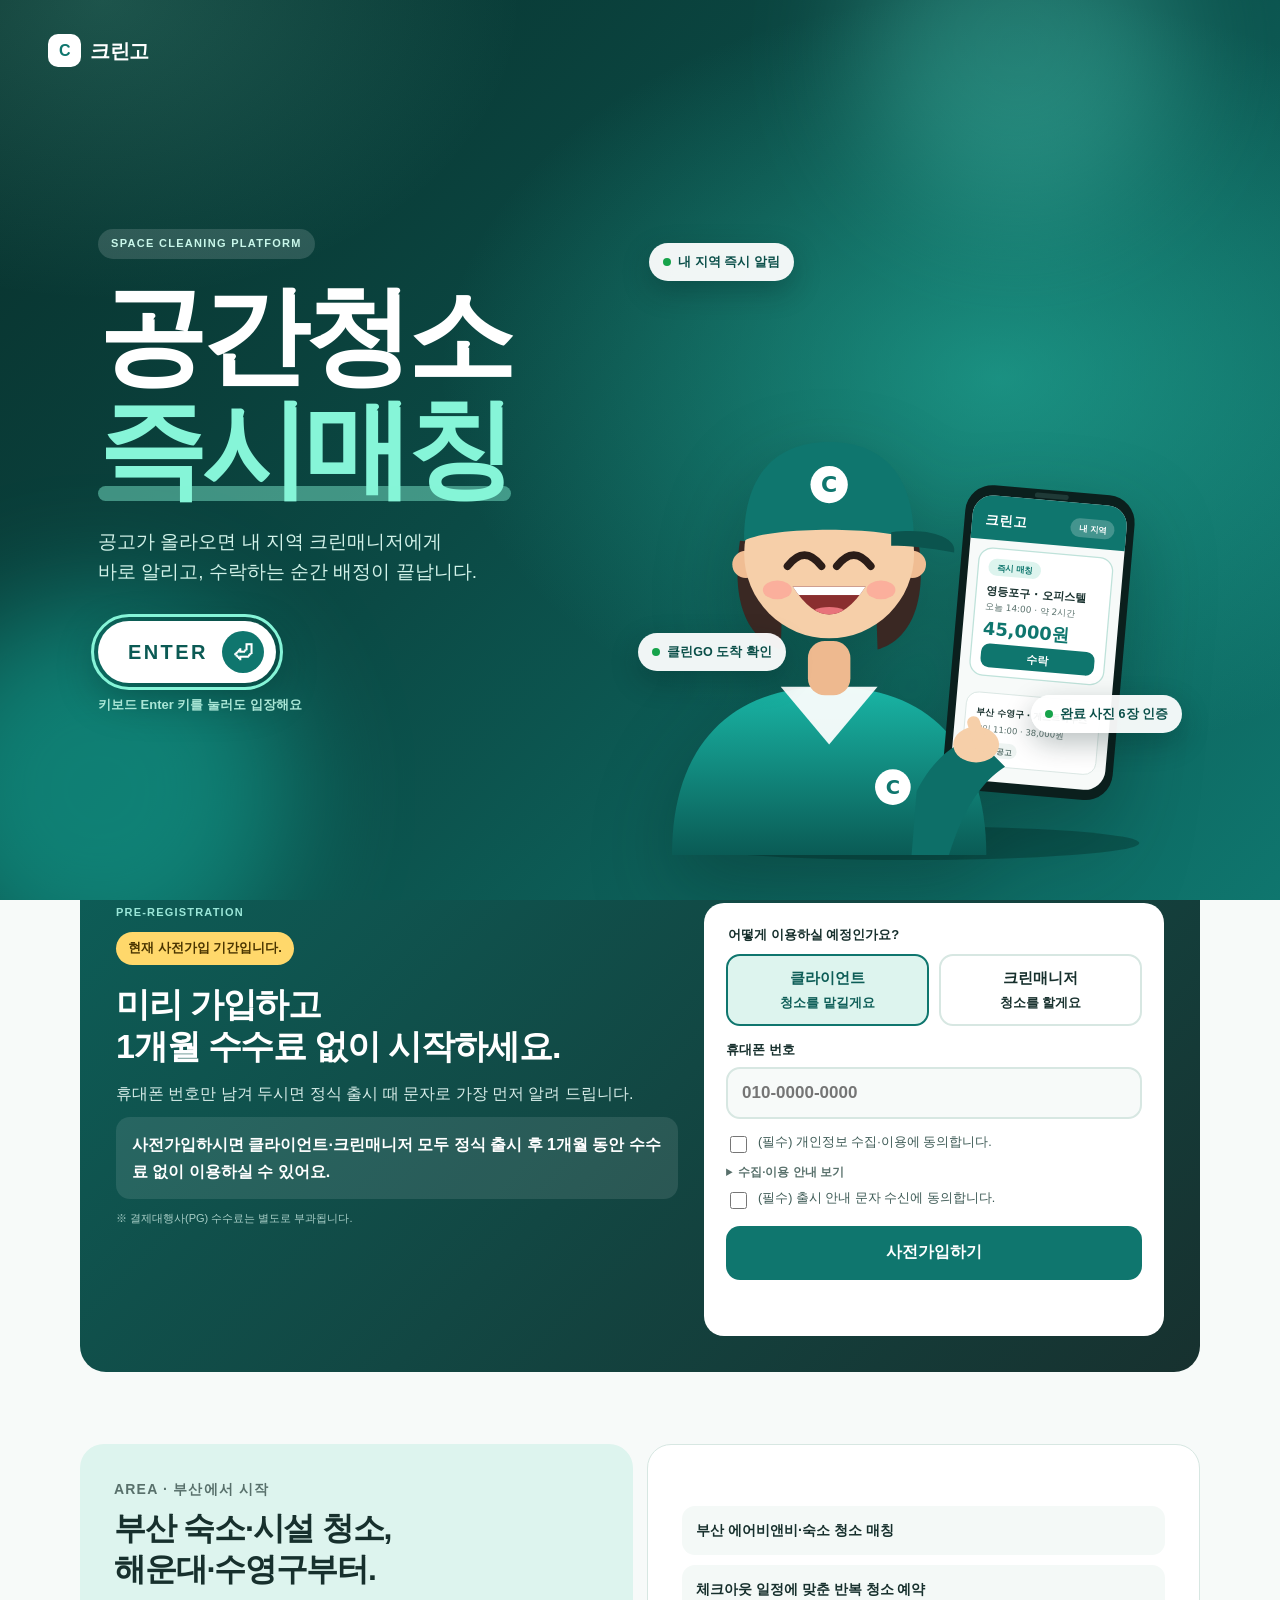
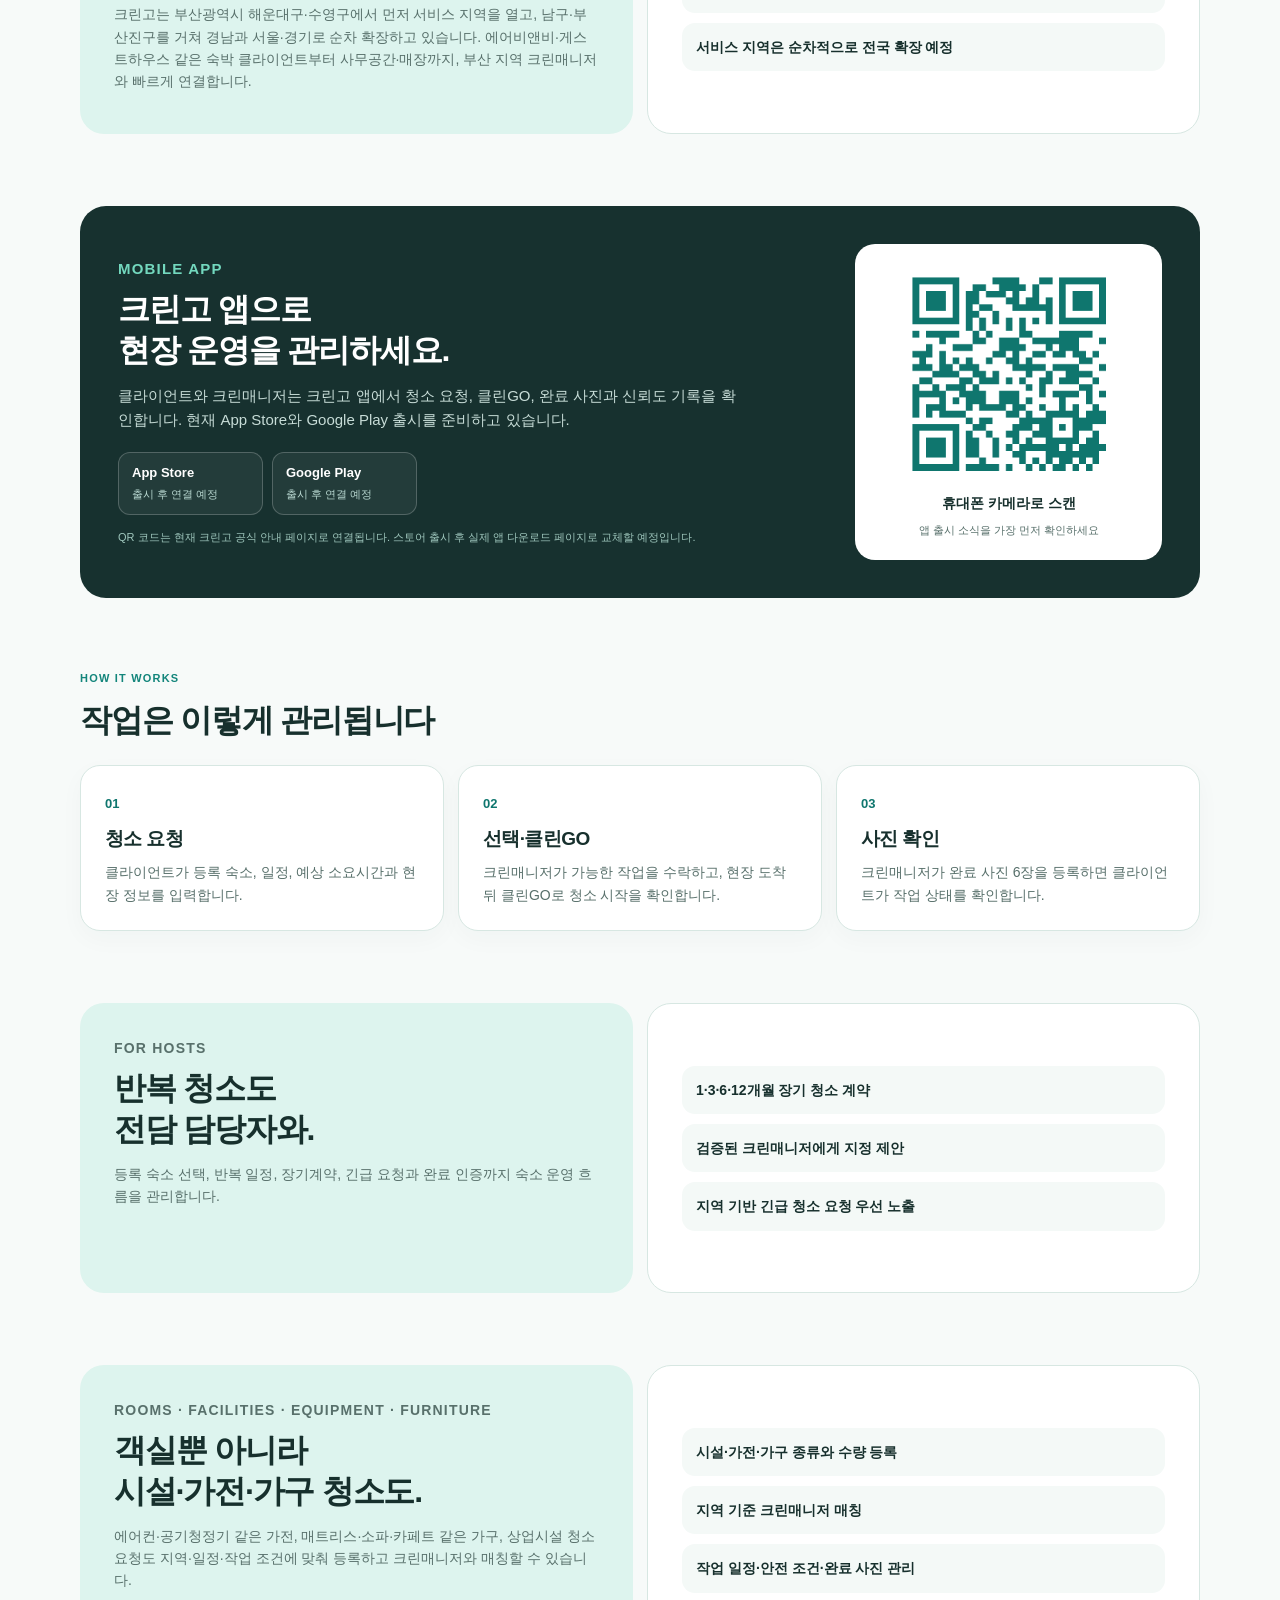
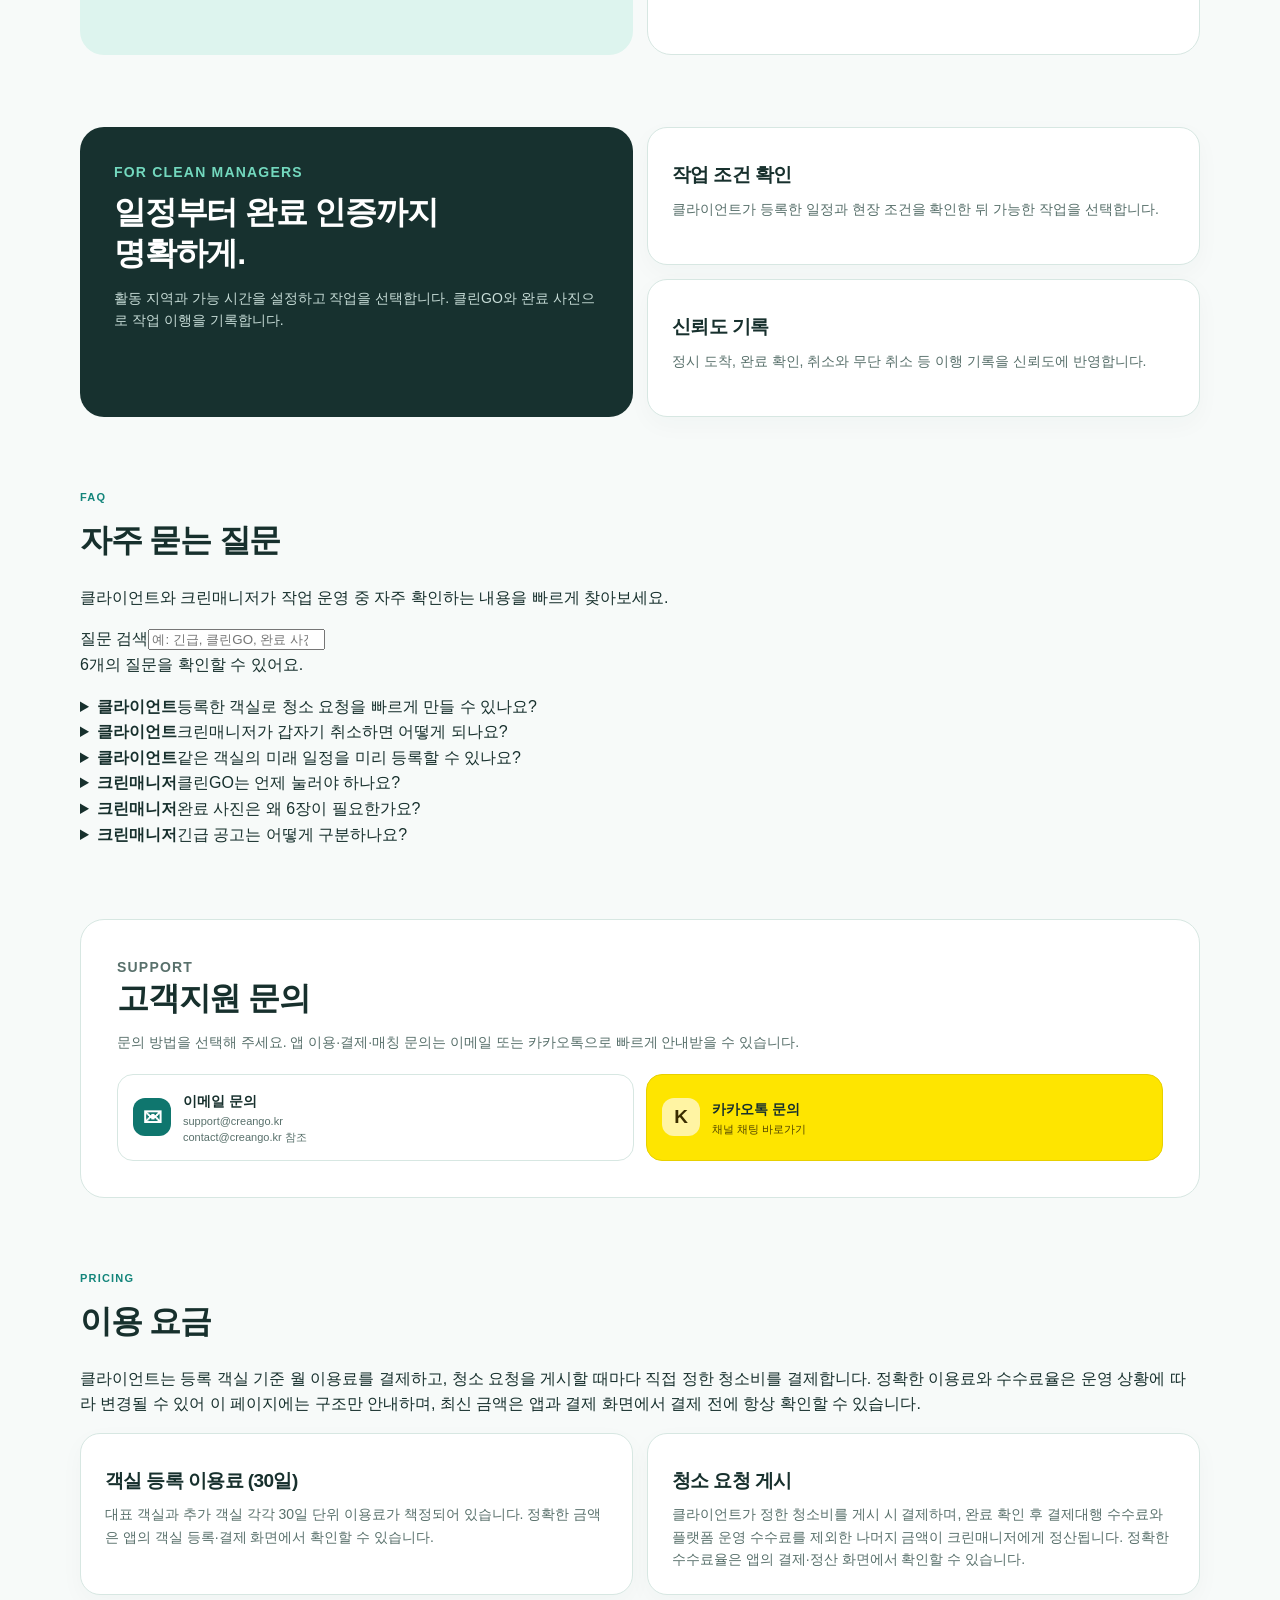
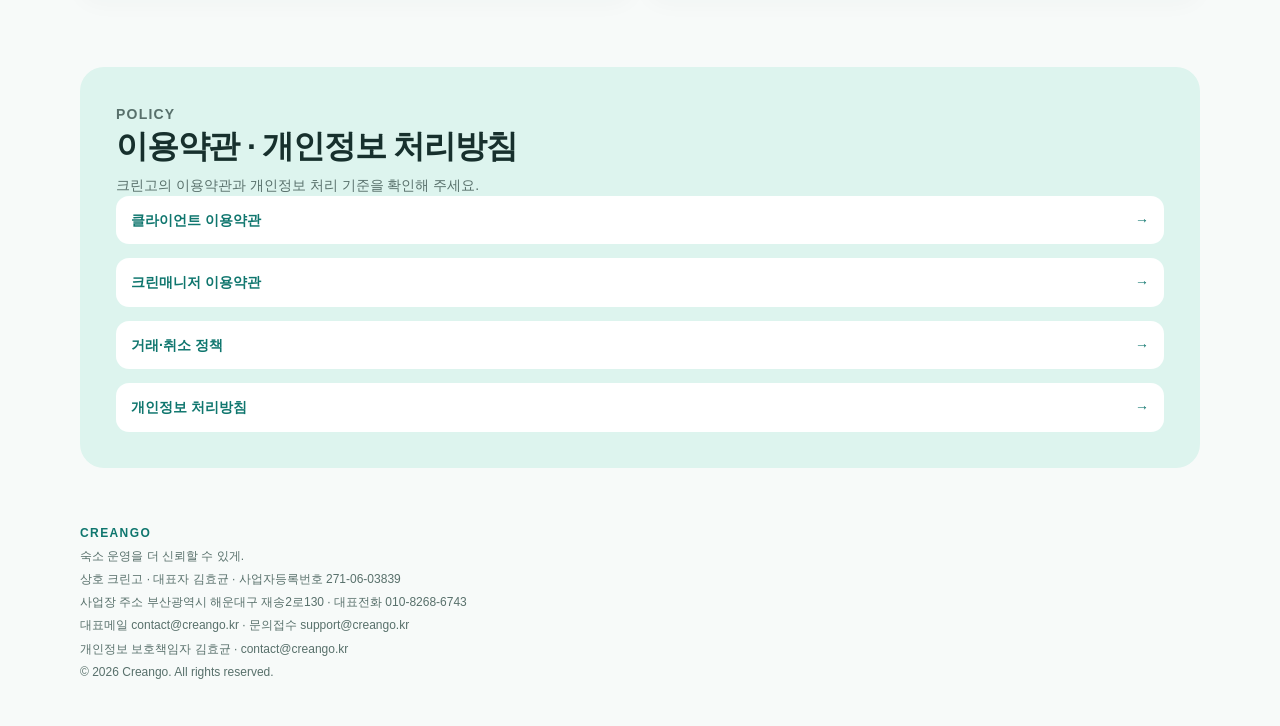
==== commit 300fd2b8: "홈페이지에 사전가입 안내(현재 사전가입 기간, 클라이언트·크린매니저 1개월 수수료 면제, PG 수수료 별도)와 휴대폰 번호 사전가입 폼을 추가합니다. Co-Authored-By: " ====
--- a/index.html
+++ b/index.html
@@ -83,6 +83,23 @@
   <style>
     .app-download{display:grid;grid-template-columns:minmax(0,1.4fr) minmax(240px,.6fr);gap:22px;align-items:center;padding:38px;background:#17312f;border-radius:26px}.download-copy h2{margin:8px 0 13px;color:#fff}.download-copy>p{max-width:630px;margin-bottom:0;color:#c7dcd7;font-size:15px}.download-copy .tag{color:#73d8be}.store-status{display:flex;flex-wrap:wrap;gap:9px;margin-top:20px}.store-status span{display:grid;gap:2px;min-width:145px;padding:10px 13px;border:1px solid #ffffff36;border-radius:12px;background:#ffffff0e;color:#fff}.store-status b{font-size:13px}.store-status small{color:#b9d8d1;font-size:11px}.download-note{margin-top:14px!important;color:#9fc7bd!important;font-size:11px!important}.qr-card{display:grid;justify-items:center;gap:8px;padding:20px;background:#fff;border-radius:20px;color:#17302d;text-align:center}.qr-card img{display:block;width:min(100%,220px);height:auto;mix-blend-mode:multiply}.qr-card strong{font-size:14px}.qr-card span{color:#58706b;font-size:11px}.modal-open{overflow:hidden}.support-modal[hidden]{display:none}.support-modal{position:fixed;z-index:20;inset:0;display:grid;place-items:center;padding:24px}.support-modal__backdrop{position:absolute;inset:0;background:#0b2825a8;backdrop-filter:blur(4px)}.support-modal__dialog{position:relative;width:min(680px,100%);max-height:min(850px,calc(100vh - 48px));overflow:auto;padding:30px;border:1px solid #c5e1d9;border-radius:25px;background:#f7faf9;box-shadow:0 30px 70px #09211e55}.support-modal__close{position:absolute;top:17px;right:17px;width:38px;height:38px;border:0;border-radius:50%;color:#58706b;background:#e9f2ef;font-size:24px;line-height:1;cursor:pointer}.support-modal__dialog h2{margin:7px 42px 8px 0}.support-modal__dialog>p{color:var(--muted);font-size:13px}.support-option-grid{display:grid;grid-template-columns:repeat(2,1fr);gap:10px}.support-option{display:flex;align-items:flex-start;gap:10px;min-height:76px;padding:13px;border:1px solid var(--line);border-radius:15px;background:#fff;cursor:pointer}.support-option:focus-within{outline:3px solid #0f766e20;border-color:var(--teal)}.support-option input{position:absolute;opacity:0;pointer-events:none}.support-option__icon{display:grid;flex:0 0 34px;place-items:center;width:34px;height:34px;border-radius:10px;color:var(--teal);background:#e7f5f1;font-size:16px;font-weight:900}.support-option b{display:block;font-size:13px}.support-option small{display:block;margin-top:2px;color:var(--muted);font-size:11px;line-height:1.35}.support-option:has(input:checked){border-color:var(--teal);background:#eaf7f3;box-shadow:inset 0 0 0 1px var(--teal)}.support-option:has(input:checked) .support-option__icon{color:#fff;background:var(--teal)}.support-role-grid{display:grid;grid-template-columns:1fr 1fr;gap:10px}.support-modal .form-label{display:block;margin:20px 0 8px;color:var(--ink);font-size:13px;font-weight:900}.support-modal textarea{width:100%;min-height:126px;padding:13px;border:1px solid var(--line);border-radius:14px;resize:vertical;color:var(--ink);background:#fff;font:inherit}.support-modal textarea:focus{outline:none;border-color:var(--teal);box-shadow:0 0 0 3px #0f766e20}.support-modal__footer{display:flex;align-items:center;justify-content:space-between;gap:14px;margin-top:14px}.support-modal__note{margin:0;color:var(--muted);font-size:11px;line-height:1.45}.support-modal .support-submit{justify-self:auto}@media(max-width:720px){.app-download{grid-template-columns:1fr;padding:27px}.qr-card{max-width:320px;width:100%;margin-inline:auto}.support-modal{padding:14px;place-items:end center}.support-modal__dialog{max-height:calc(100vh - 28px);padding:25px 18px 20px;border-radius:23px}.support-option-grid{grid-template-columns:1fr}.support-modal__footer{align-items:stretch;flex-direction:column}.support-modal .support-submit{width:100%}}
   </style>
+<style>
+    .prereg{display:grid;grid-template-columns:minmax(0,1.1fr) minmax(280px,.9fr);gap:26px;align-items:start;padding:36px;border-radius:26px;background:linear-gradient(135deg,#0d5d57,#17312f);color:#fff}
+    .prereg h2{margin:6px 0 12px;color:#fff;font-size:clamp(24px,4vw,34px);line-height:1.25}.prereg .tag{color:#9be7d9}
+    .prereg-period{display:inline-block;margin:0 0 12px;padding:6px 12px;border-radius:999px;background:#ffd86b;color:#4a3500;font-size:13px;font-weight:900}
+    .prereg-copy p{margin:0 0 10px;color:#d6ece8;line-height:1.7}.prereg-benefit{padding:14px 16px;border-radius:14px;background:rgba(255,255,255,.1);color:#fff!important;font-weight:800}
+    .prereg-fine{margin-top:8px!important;font-size:11px;line-height:1.5;color:#a9cfc8!important}
+    .prereg-form{display:grid;gap:14px;padding:22px;border-radius:20px;background:#fff;color:#17302d}.prereg-form fieldset{margin:0;padding:0;border:0}.prereg-form legend{margin-bottom:8px;font-size:13px;font-weight:900}
+    .prereg-roles{display:grid;grid-template-columns:1fr 1fr;gap:10px}.prereg-roles label{position:relative;display:flex;align-items:center;justify-content:center;min-height:52px;padding:10px;border:2px solid #d7e7e2;border-radius:14px;font-size:15px;font-weight:900;cursor:pointer;text-align:center}
+    .prereg-roles input{position:absolute;opacity:0;inset:0;cursor:pointer}.prereg-roles label:has(input:checked){border-color:#0F766E;background:#DDF4EE;color:#0d5d57}.prereg-roles label:has(input:focus-visible){outline:3px solid #0F766E;outline-offset:2px}
+    .prereg-form .field-label{display:block;margin-bottom:6px;font-size:13px;font-weight:900}.prereg-form input[type=tel]{width:100%;min-height:52px;padding:12px 14px;border:2px solid #d7e7e2;border-radius:14px;font-size:17px;font-weight:700;color:#17302d;background:#f7faf9}
+    .prereg-form input[type=tel]:focus{outline:none;border-color:#0F766E;background:#fff}
+    .prereg-consent{display:grid;gap:8px;font-size:12.5px;line-height:1.5;color:#3d5a55}.prereg-consent label{display:flex;gap:8px;align-items:flex-start;cursor:pointer}.prereg-consent input{margin-top:3px;width:17px;height:17px;flex:none}
+    .prereg-consent details{font-size:11.5px;color:#58706b}.prereg-consent summary{cursor:pointer;font-weight:800}
+    .prereg-submit{min-height:54px;border:0;border-radius:14px;background:#0F766E;color:#fff;font-size:16px;font-weight:900;cursor:pointer}.prereg-submit:disabled{opacity:.6;cursor:wait}
+    .prereg-message{min-height:20px;margin:0;font-size:13.5px;font-weight:800}.prereg-message.ok{color:#0F766E}.prereg-message.err{color:#b4233c}
+    @media(max-width:760px){.prereg{grid-template-columns:1fr;padding:24px 18px}}
+  </style>
 </head>
 <body>
   <div id="intro" class="intro" role="dialog" aria-modal="true" aria-labelledby="intro-title">
@@ -214,10 +231,11 @@
   <a class="skip" href="#main">본문으로 이동</a>
   <header class="nav wrap">
     <a class="brand" href="./" aria-label="크린고 홈"><b>C</b> 크린고</a>
-    <nav aria-label="주요 메뉴"><a href="#flow">이용 흐름</a><a href="#facilities">시설·가전</a><a href="#pricing">이용 요금</a><a href="#app-download">앱 다운로드</a><a href="#faq">FAQ</a><a href="#support">고객지원</a></nav>
+    <nav aria-label="주요 메뉴"><a href="#pre-register">사전가입</a><a href="#flow">이용 흐름</a><a href="#facilities">시설·가전</a><a href="#pricing">이용 요금</a><a href="#app-download">앱 다운로드</a><a href="#faq">FAQ</a><a href="#support">고객지원</a></nav>
   </header>
   <main id="main">
     <section class="hero wrap"><p class="tag hero-tag">SPACE CLEANING PLATFORM</p><h1>숙소부터 시설·가전까지,<br>공간청소를 더 신뢰할 수 있게.</h1><p class="lead">크린고는 숙소 클라이언트와 크린매니저를 지역 기준으로 연결하는 공간청소 매칭 플랫폼입니다. 에어비앤비 등 숙박 클라이언트의 객실 청소는 물론, 사무공간·매장의 시설·가전·가구 청소까지 요청부터 작업 시작 확인, 완료 사진 검수까지 필요한 운영 흐름을 한곳에서 관리합니다.</p><div class="actions"><a class="button light" href="#app-download">앱 다운로드 안내</a></div><div class="facts"><div><strong>역할 분리</strong><span>클라이언트·크린매니저 계정 분리</span></div><div><strong>6장 완료 인증</strong><span>사진으로 작업 상태 확인</span></div><div><strong>작업 기록</strong><span>앱 안에서 확인·관리</span></div></div></section>
+    <section id="pre-register" class="wrap section prereg" aria-labelledby="prereg-title"><div class="prereg-copy"><p class="tag">PRE-REGISTRATION</p><span class="prereg-period">현재 사전가입 기간입니다.</span><h2 id="prereg-title">미리 가입하고<br>1개월 수수료 없이 시작하세요.</h2><p>휴대폰 번호만 남겨 두시면 정식 출시 때 문자로 가장 먼저 알려 드립니다.</p><p class="prereg-benefit">사전가입하시면 클라이언트·크린매니저 모두 정식 출시 후 1개월 동안 수수료 없이 이용하실 수 있어요.</p><p class="prereg-fine">※ 결제대행사(PG) 수수료는 별도로 부과됩니다.</p></div><form id="pre-register-form" class="prereg-form" novalidate><fieldset><legend>어떻게 이용하실 예정인가요?</legend><div class="prereg-roles"><label><input type="radio" name="role" value="host" checked><span>클라이언트<br><small>청소를 맡길게요</small></span></label><label><input type="radio" name="role" value="cleaner"><span>크린매니저<br><small>청소를 할게요</small></span></label></div></fieldset><div><label class="field-label" for="pre-register-phone">휴대폰 번호</label><input id="pre-register-phone" name="phone" type="tel" inputmode="numeric" autocomplete="tel" placeholder="010-0000-0000" maxlength="13" required></div><div class="prereg-consent"><label><input type="checkbox" name="consentPrivacy" required><span>(필수) 개인정보 수집·이용에 동의합니다.</span></label><details><summary>수집·이용 안내 보기</summary><p>수집 항목: 휴대폰 번호, 선택한 이용 유형 · 이용 목적: 정식 출시 안내 문자 발송 및 수수료 면제 혜택 안내 · 보유 기간: 출시 안내 및 혜택 적용 완료 후 지체 없이 파기(동의 철회 시 즉시 삭제). 동의를 거부할 수 있으나, 거부하면 사전가입이 어렵습니다.</p></details><label><input type="checkbox" name="consentLaunchSms" required><span>(필수) 출시 안내 문자 수신에 동의합니다.</span></label></div><button class="prereg-submit" type="submit">사전가입하기</button><p id="pre-register-message" class="prereg-message" role="status" aria-live="polite"></p></form></section>
     <section class="wrap section grid two"><article class="feature mint"><p class="tag">AREA · 부산에서 시작</p><h2>부산 숙소·시설 청소,<br>해운대·수영구부터.</h2><p>크린고는 부산광역시 해운대구·수영구에서 먼저 서비스 지역을 열고, 남구·부산진구를 거쳐 경남과 서울·경기로 순차 확장하고 있습니다. 에어비앤비·게스트하우스 같은 숙박 클라이언트부터 사무공간·매장까지, 부산 지역 크린매니저와 빠르게 연결합니다.</p></article><article class="feature list"><p>부산 에어비앤비·숙소 청소 매칭</p><p>체크아웃 일정에 맞춘 반복 청소 예약</p><p>서비스 지역은 순차적으로 전국 확장 예정</p></article></section>
     <section id="app-download" class="wrap section app-download"><div class="download-copy"><p class="tag">MOBILE APP</p><h2>크린고 앱으로<br>현장 운영을 관리하세요.</h2><p>클라이언트와 크린매니저는 크린고 앱에서 청소 요청, 클린GO, 완료 사진과 신뢰도 기록을 확인합니다. 현재 App Store와 Google Play 출시를 준비하고 있습니다.</p><div class="store-status"><span><b>App Store</b><small>출시 후 연결 예정</small></span><span><b>Google Play</b><small>출시 후 연결 예정</small></span></div><p class="download-note">QR 코드는 현재 크린고 공식 안내 페이지로 연결됩니다. 스토어 출시 후 실제 앱 다운로드 페이지로 교체할 예정입니다.</p></div><aside class="qr-card"><img src="./creango-app-info-qr.png" width="320" height="320" alt="크린고 공식 안내 페이지 QR 코드"><strong>휴대폰 카메라로 스캔</strong><span>앱 출시 소식을 가장 먼저 확인하세요</span></aside></section>
     <section id="flow" class="wrap section"><p class="tag">HOW IT WORKS</p><h2>작업은 이렇게 관리됩니다</h2><div class="grid three"><article class="card"><em>01</em><h3>청소 요청</h3><p>클라이언트가 등록 숙소, 일정, 예상 소요시간과 현장 정보를 입력합니다.</p></article><article class="card"><em>02</em><h3>선택·클린GO</h3><p>크린매니저가 가능한 작업을 수락하고, 현장 도착 뒤 클린GO로 청소 시작을 확인합니다.</p></article><article class="card"><em>03</em><h3>사진 확인</h3><p>크린매니저가 완료 사진 6장을 등록하면 클라이언트가 작업 상태를 확인합니다.</p></article></div></section>
@@ -265,5 +283,31 @@
   </script>
   <script src="./intro.js" defer></script>
 <script src="/visit.js" defer></script>
+<script>
+(function () {
+  var form = document.getElementById('pre-register-form'); if (!form) return;
+  var message = document.getElementById('pre-register-message'); var button = form.querySelector('.prereg-submit'); var phoneInput = document.getElementById('pre-register-phone');
+  var API = 'https://api.creango.kr/api/pre-register';
+  phoneInput.addEventListener('input', function () { var d = phoneInput.value.replace(/[^0-9]/g, '').slice(0, 11); phoneInput.value = d.length > 7 ? d.slice(0, 3) + '-' + d.slice(3, 7) + '-' + d.slice(7) : d.length > 3 ? d.slice(0, 3) + '-' + d.slice(3) : d; });
+  function show(text, ok) { message.textContent = text; message.className = 'prereg-message ' + (ok ? 'ok' : 'err'); }
+  form.addEventListener('submit', function (event) {
+    event.preventDefault();
+    var phone = phoneInput.value.replace(/[^0-9]/g, '');
+    if (!/^01[016789][0-9]{7,8}$/.test(phone)) return show('휴대폰 번호를 010으로 시작하는 번호로 정확히 입력해 주세요.', false);
+    var privacy = form.elements.consentPrivacy.checked; var sms = form.elements.consentLaunchSms.checked;
+    if (!privacy || !sms) return show('개인정보 수집·이용과 출시 안내 문자 수신에 모두 동의해 주세요.', false);
+    button.disabled = true; show('접수 중입니다…', true);
+    fetch(API, { method: 'POST', headers: { 'Content-Type': 'application/json' }, body: JSON.stringify({ phone: phone, role: form.elements.role.value, consentPrivacy: true, consentLaunchSms: true }) })
+      .then(function (response) { return response.json().then(function (data) { return { ok: response.ok, data: data }; }); })
+      .then(function (result) {
+        if (!result.ok) return show((result.data && result.data.error) || '사전가입에 실패했습니다. 잠시 후 다시 시도해 주세요.', false);
+        show(result.data.alreadyRegistered ? '이미 사전가입된 번호예요. 출시 때 문자로 알려 드릴게요.' : '사전가입이 완료됐어요! 정식 출시 때 이 번호로 문자를 보내 드릴게요.', true);
+        form.reset(); form.elements.role.value = 'host';
+      })
+      .catch(function () { show('네트워크 연결을 확인한 뒤 다시 시도해 주세요.', false); })
+      .then(function () { button.disabled = false; });
+  });
+})();
+</script>
 </body>
 </html>
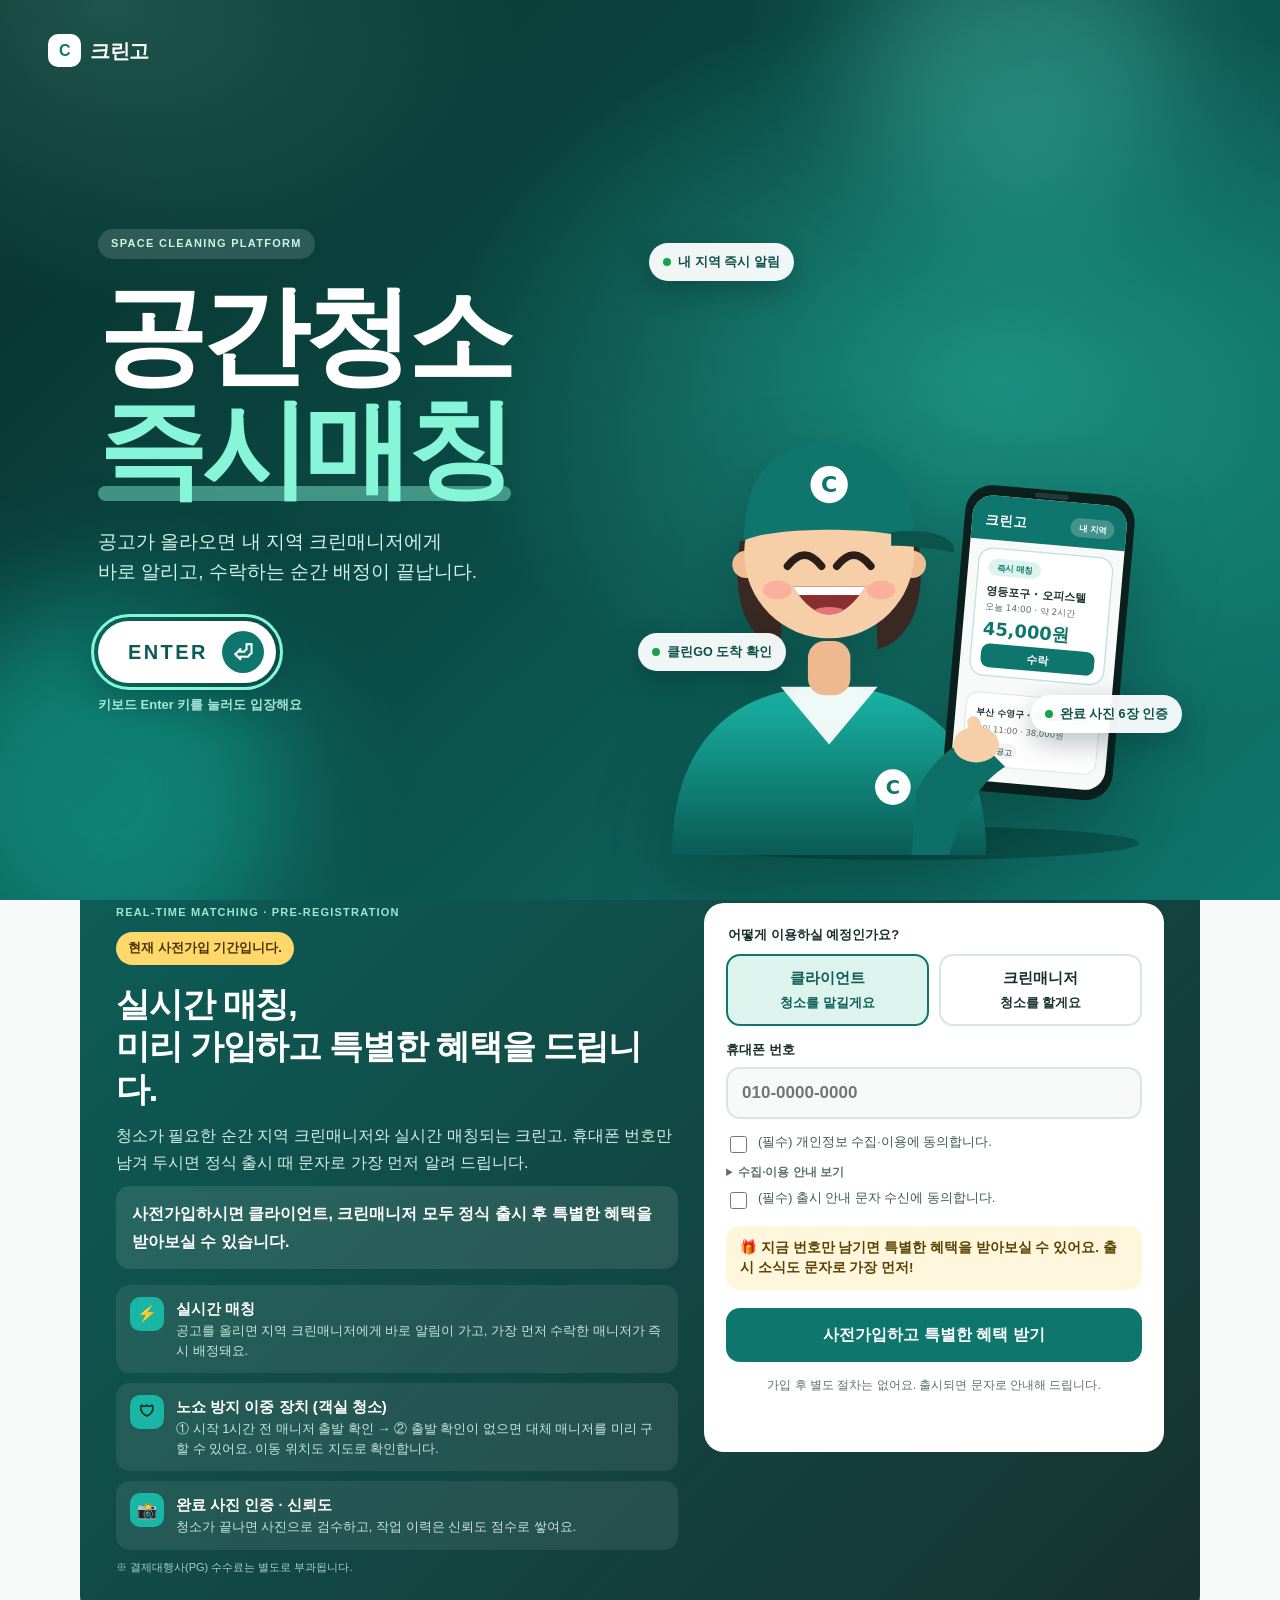
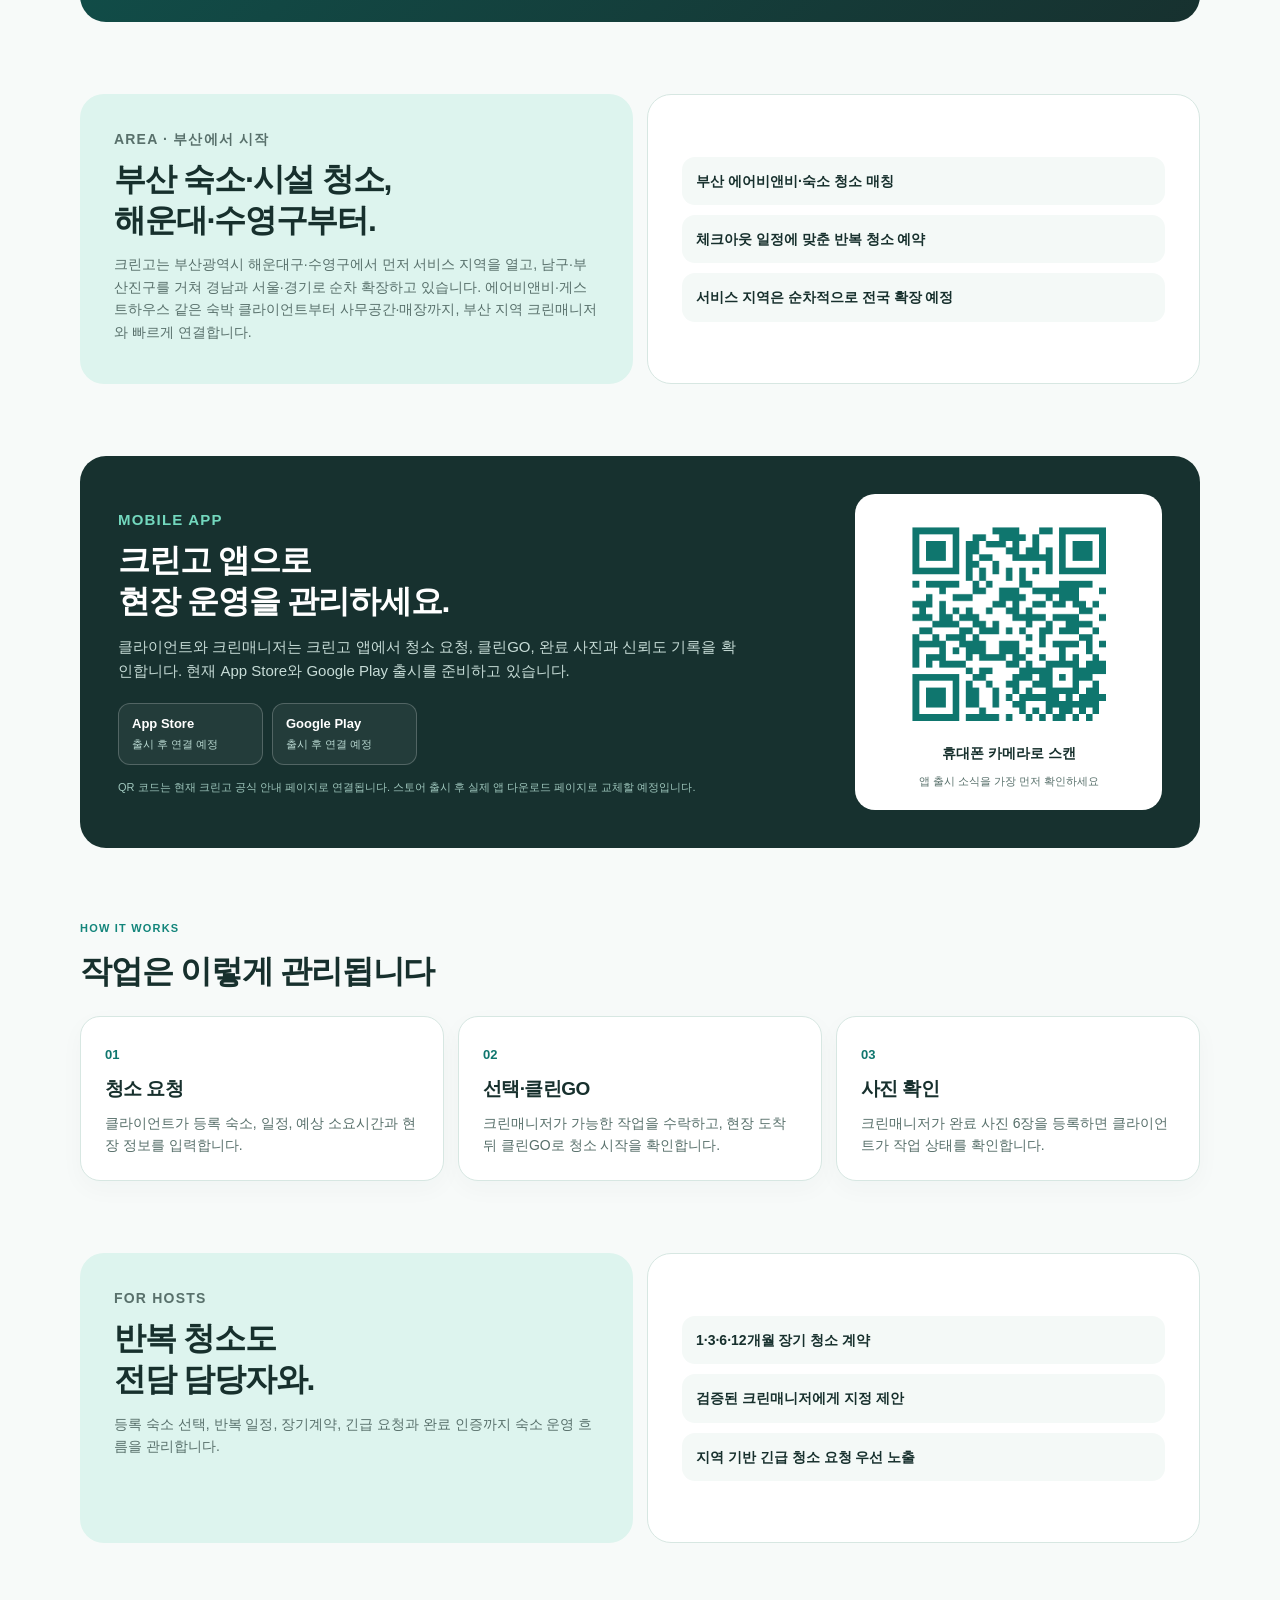
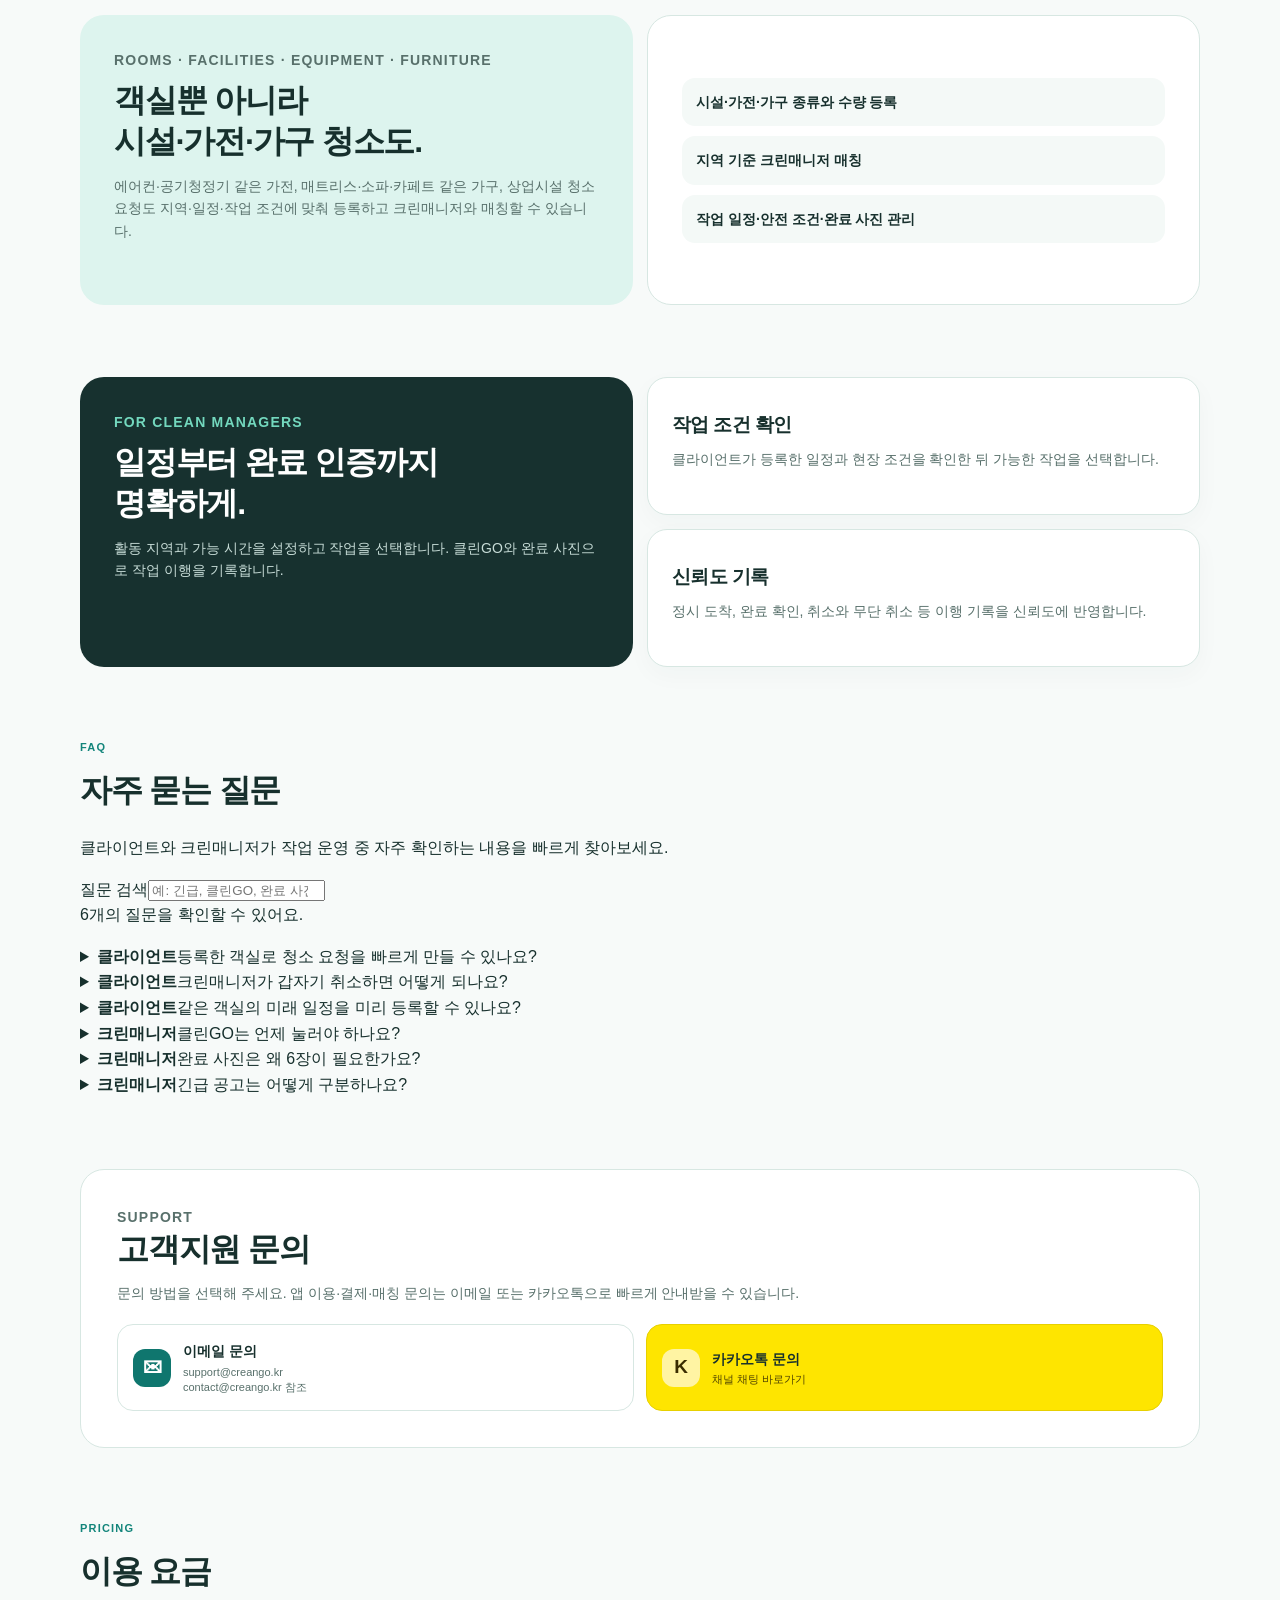
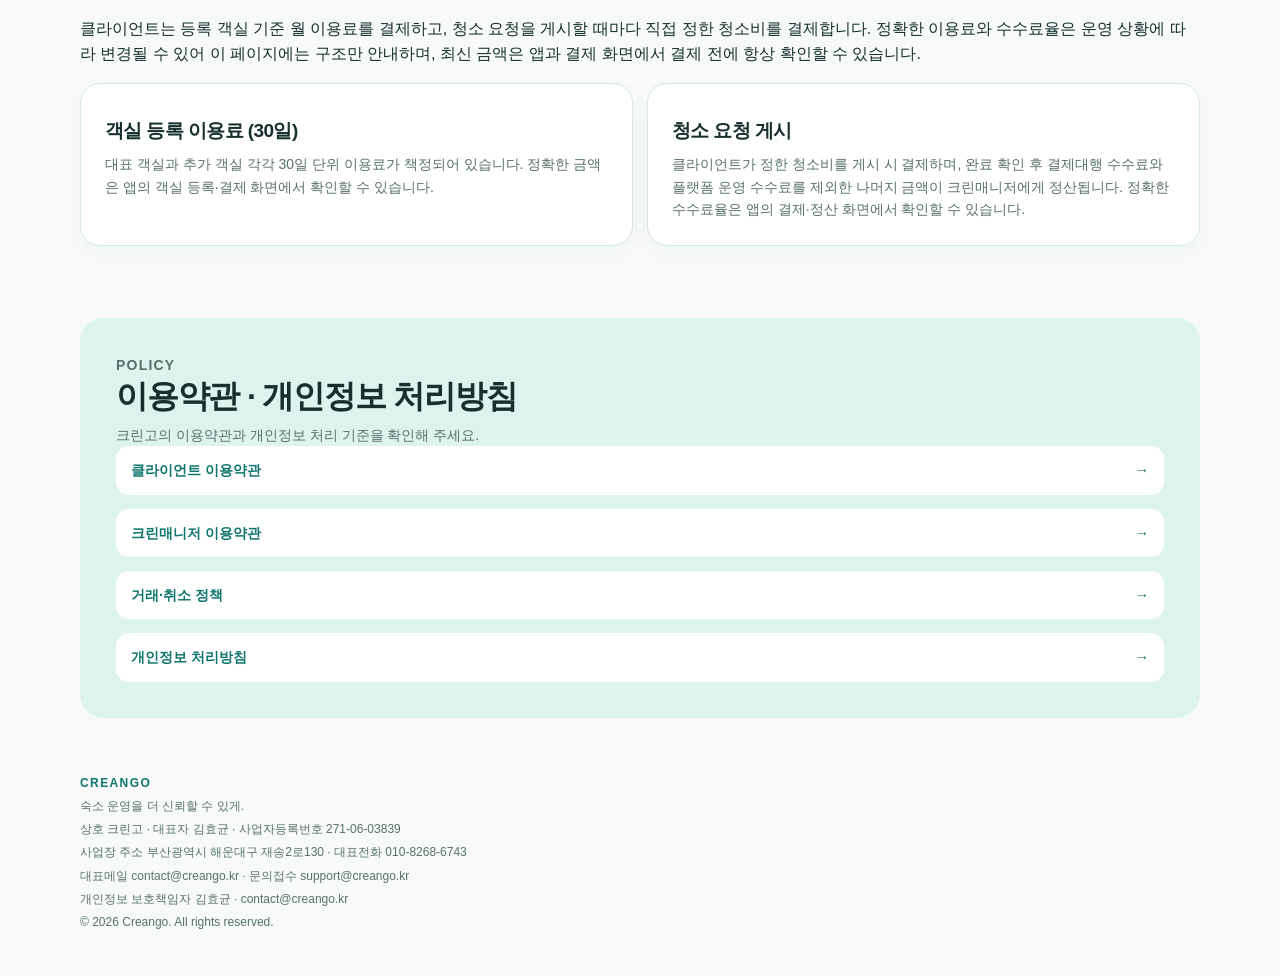
==== commit 2050b417: "사전가입 구역에 실시간 매칭·노쇼 방지 이중 장치·완료 사진 인증 안내를 넣고, 혜택 문구를 '특별한 혜택'으로 바꾸며 상단·하단 사전가입 버튼을 추가합니다. Co-Authored" ====
--- a/index.html
+++ b/index.html
@@ -98,6 +98,11 @@
     .prereg-consent details{font-size:11.5px;color:#58706b}.prereg-consent summary{cursor:pointer;font-weight:800}
     .prereg-submit{min-height:54px;border:0;border-radius:14px;background:#0F766E;color:#fff;font-size:16px;font-weight:900;cursor:pointer}.prereg-submit:disabled{opacity:.6;cursor:wait}
     .prereg-message{min-height:20px;margin:0;font-size:13.5px;font-weight:800}.prereg-message.ok{color:#0F766E}.prereg-message.err{color:#b4233c}
+    .prereg-points{display:grid;gap:10px;margin:16px 0 0;padding:0;list-style:none}.prereg-points li{display:flex;gap:12px;align-items:flex-start;padding:12px 14px;border-radius:14px;background:rgba(255,255,255,.08)}.prereg-points b{display:block;color:#fff;font-size:15px}.prereg-points span{display:block;color:#c9e4df;font-size:13px;line-height:1.55}.prereg-points i{flex:none;display:grid;place-items:center;width:34px;height:34px;border-radius:10px;background:#19b5a5;color:#06312d;font-style:normal;font-weight:900}
+    .prereg-gift{margin:0 0 4px;padding:12px 14px;border-radius:14px;background:#fff7dd;color:#5a4300;font-size:13.5px;font-weight:800;line-height:1.5}
+    .prereg-next{margin:0;font-size:12px;color:#58706b;text-align:center}
+    .prereg-cta{position:fixed;left:12px;right:12px;bottom:12px;z-index:30;display:none;align-items:center;justify-content:center;min-height:54px;border-radius:16px;background:#0F766E;color:#fff;font-size:16px;font-weight:900;text-decoration:none;box-shadow:0 8px 24px rgba(0,0,0,.25)}.prereg-cta.show{display:flex}
+    @media(min-width:761px){.prereg-cta{left:auto;right:24px;width:320px}}
     @media(max-width:760px){.prereg{grid-template-columns:1fr;padding:24px 18px}}
   </style>
 </head>
@@ -234,8 +239,8 @@
     <nav aria-label="주요 메뉴"><a href="#pre-register">사전가입</a><a href="#flow">이용 흐름</a><a href="#facilities">시설·가전</a><a href="#pricing">이용 요금</a><a href="#app-download">앱 다운로드</a><a href="#faq">FAQ</a><a href="#support">고객지원</a></nav>
   </header>
   <main id="main">
-    <section class="hero wrap"><p class="tag hero-tag">SPACE CLEANING PLATFORM</p><h1>숙소부터 시설·가전까지,<br>공간청소를 더 신뢰할 수 있게.</h1><p class="lead">크린고는 숙소 클라이언트와 크린매니저를 지역 기준으로 연결하는 공간청소 매칭 플랫폼입니다. 에어비앤비 등 숙박 클라이언트의 객실 청소는 물론, 사무공간·매장의 시설·가전·가구 청소까지 요청부터 작업 시작 확인, 완료 사진 검수까지 필요한 운영 흐름을 한곳에서 관리합니다.</p><div class="actions"><a class="button light" href="#app-download">앱 다운로드 안내</a></div><div class="facts"><div><strong>역할 분리</strong><span>클라이언트·크린매니저 계정 분리</span></div><div><strong>6장 완료 인증</strong><span>사진으로 작업 상태 확인</span></div><div><strong>작업 기록</strong><span>앱 안에서 확인·관리</span></div></div></section>
-    <section id="pre-register" class="wrap section prereg" aria-labelledby="prereg-title"><div class="prereg-copy"><p class="tag">PRE-REGISTRATION</p><span class="prereg-period">현재 사전가입 기간입니다.</span><h2 id="prereg-title">미리 가입하고<br>1개월 수수료 없이 시작하세요.</h2><p>휴대폰 번호만 남겨 두시면 정식 출시 때 문자로 가장 먼저 알려 드립니다.</p><p class="prereg-benefit">사전가입하시면 클라이언트·크린매니저 모두 정식 출시 후 1개월 동안 수수료 없이 이용하실 수 있어요.</p><p class="prereg-fine">※ 결제대행사(PG) 수수료는 별도로 부과됩니다.</p></div><form id="pre-register-form" class="prereg-form" novalidate><fieldset><legend>어떻게 이용하실 예정인가요?</legend><div class="prereg-roles"><label><input type="radio" name="role" value="host" checked><span>클라이언트<br><small>청소를 맡길게요</small></span></label><label><input type="radio" name="role" value="cleaner"><span>크린매니저<br><small>청소를 할게요</small></span></label></div></fieldset><div><label class="field-label" for="pre-register-phone">휴대폰 번호</label><input id="pre-register-phone" name="phone" type="tel" inputmode="numeric" autocomplete="tel" placeholder="010-0000-0000" maxlength="13" required></div><div class="prereg-consent"><label><input type="checkbox" name="consentPrivacy" required><span>(필수) 개인정보 수집·이용에 동의합니다.</span></label><details><summary>수집·이용 안내 보기</summary><p>수집 항목: 휴대폰 번호, 선택한 이용 유형 · 이용 목적: 정식 출시 안내 문자 발송 및 수수료 면제 혜택 안내 · 보유 기간: 출시 안내 및 혜택 적용 완료 후 지체 없이 파기(동의 철회 시 즉시 삭제). 동의를 거부할 수 있으나, 거부하면 사전가입이 어렵습니다.</p></details><label><input type="checkbox" name="consentLaunchSms" required><span>(필수) 출시 안내 문자 수신에 동의합니다.</span></label></div><button class="prereg-submit" type="submit">사전가입하기</button><p id="pre-register-message" class="prereg-message" role="status" aria-live="polite"></p></form></section>
+    <section class="hero wrap"><p class="tag hero-tag">SPACE CLEANING PLATFORM</p><h1>숙소부터 시설·가전까지,<br>공간청소를 더 신뢰할 수 있게.</h1><p class="lead">크린고는 숙소 클라이언트와 크린매니저를 지역 기준으로 연결하는 공간청소 매칭 플랫폼입니다. 에어비앤비 등 숙박 클라이언트의 객실 청소는 물론, 사무공간·매장의 시설·가전·가구 청소까지 요청부터 작업 시작 확인, 완료 사진 검수까지 필요한 운영 흐름을 한곳에서 관리합니다.</p><div class="actions"><a class="button light" href="#pre-register">사전가입하고 특별한 혜택 받기</a><a class="button light" href="#app-download">앱 다운로드 안내</a></div><div class="facts"><div><strong>역할 분리</strong><span>클라이언트·크린매니저 계정 분리</span></div><div><strong>6장 완료 인증</strong><span>사진으로 작업 상태 확인</span></div><div><strong>작업 기록</strong><span>앱 안에서 확인·관리</span></div></div></section>
+    <section id="pre-register" class="wrap section prereg" aria-labelledby="prereg-title"><div class="prereg-copy"><p class="tag">REAL-TIME MATCHING · PRE-REGISTRATION</p><span class="prereg-period">현재 사전가입 기간입니다.</span><h2 id="prereg-title">실시간 매칭,<br>미리 가입하고 특별한 혜택을 드립니다.</h2><p>청소가 필요한 순간 지역 크린매니저와 실시간 매칭되는 크린고. 휴대폰 번호만 남겨 두시면 정식 출시 때 문자로 가장 먼저 알려 드립니다.</p><p class="prereg-benefit">사전가입하시면 클라이언트, 크린매니저 모두 정식 출시 후 특별한 혜택을 받아보실 수 있습니다.</p><ul class="prereg-points" aria-label="크린고가 다른 이유"><li><i>⚡</i><div><b>실시간 매칭</b><span>공고를 올리면 지역 크린매니저에게 바로 알림이 가고, 가장 먼저 수락한 매니저가 즉시 배정돼요.</span></div></li><li><i>🛡</i><div><b>노쇼 방지 이중 장치 (객실 청소)</b><span>① 시작 1시간 전 매니저 출발 확인 → ② 출발 확인이 없으면 대체 매니저를 미리 구할 수 있어요. 이동 위치도 지도로 확인합니다.</span></div></li><li><i>📸</i><div><b>완료 사진 인증 · 신뢰도</b><span>청소가 끝나면 사진으로 검수하고, 작업 이력은 신뢰도 점수로 쌓여요.</span></div></li></ul><p class="prereg-fine">※ 결제대행사(PG) 수수료는 별도로 부과됩니다.</p></div><form id="pre-register-form" class="prereg-form" novalidate><fieldset><legend>어떻게 이용하실 예정인가요?</legend><div class="prereg-roles"><label><input type="radio" name="role" value="host" checked><span>클라이언트<br><small>청소를 맡길게요</small></span></label><label><input type="radio" name="role" value="cleaner"><span>크린매니저<br><small>청소를 할게요</small></span></label></div></fieldset><div><label class="field-label" for="pre-register-phone">휴대폰 번호</label><input id="pre-register-phone" name="phone" type="tel" inputmode="numeric" autocomplete="tel" placeholder="010-0000-0000" maxlength="13" required></div><div class="prereg-consent"><label><input type="checkbox" name="consentPrivacy" required><span>(필수) 개인정보 수집·이용에 동의합니다.</span></label><details><summary>수집·이용 안내 보기</summary><p>수집 항목: 휴대폰 번호, 선택한 이용 유형 · 이용 목적: 정식 출시 안내 문자 발송 및 수수료 면제 혜택 안내 · 보유 기간: 출시 안내 및 혜택 적용 완료 후 지체 없이 파기(동의 철회 시 즉시 삭제). 동의를 거부할 수 있으나, 거부하면 사전가입이 어렵습니다.</p></details><label><input type="checkbox" name="consentLaunchSms" required><span>(필수) 출시 안내 문자 수신에 동의합니다.</span></label></div><p class="prereg-gift">🎁 지금 번호만 남기면 <b>특별한 혜택</b>을 받아보실 수 있어요. 출시 소식도 문자로 가장 먼저!</p><button class="prereg-submit" type="submit">사전가입하고 특별한 혜택 받기</button><p class="prereg-next">가입 후 별도 절차는 없어요. 출시되면 문자로 안내해 드립니다.</p><p id="pre-register-message" class="prereg-message" role="status" aria-live="polite"></p></form></section>
     <section class="wrap section grid two"><article class="feature mint"><p class="tag">AREA · 부산에서 시작</p><h2>부산 숙소·시설 청소,<br>해운대·수영구부터.</h2><p>크린고는 부산광역시 해운대구·수영구에서 먼저 서비스 지역을 열고, 남구·부산진구를 거쳐 경남과 서울·경기로 순차 확장하고 있습니다. 에어비앤비·게스트하우스 같은 숙박 클라이언트부터 사무공간·매장까지, 부산 지역 크린매니저와 빠르게 연결합니다.</p></article><article class="feature list"><p>부산 에어비앤비·숙소 청소 매칭</p><p>체크아웃 일정에 맞춘 반복 청소 예약</p><p>서비스 지역은 순차적으로 전국 확장 예정</p></article></section>
     <section id="app-download" class="wrap section app-download"><div class="download-copy"><p class="tag">MOBILE APP</p><h2>크린고 앱으로<br>현장 운영을 관리하세요.</h2><p>클라이언트와 크린매니저는 크린고 앱에서 청소 요청, 클린GO, 완료 사진과 신뢰도 기록을 확인합니다. 현재 App Store와 Google Play 출시를 준비하고 있습니다.</p><div class="store-status"><span><b>App Store</b><small>출시 후 연결 예정</small></span><span><b>Google Play</b><small>출시 후 연결 예정</small></span></div><p class="download-note">QR 코드는 현재 크린고 공식 안내 페이지로 연결됩니다. 스토어 출시 후 실제 앱 다운로드 페이지로 교체할 예정입니다.</p></div><aside class="qr-card"><img src="./creango-app-info-qr.png" width="320" height="320" alt="크린고 공식 안내 페이지 QR 코드"><strong>휴대폰 카메라로 스캔</strong><span>앱 출시 소식을 가장 먼저 확인하세요</span></aside></section>
     <section id="flow" class="wrap section"><p class="tag">HOW IT WORKS</p><h2>작업은 이렇게 관리됩니다</h2><div class="grid three"><article class="card"><em>01</em><h3>청소 요청</h3><p>클라이언트가 등록 숙소, 일정, 예상 소요시간과 현장 정보를 입력합니다.</p></article><article class="card"><em>02</em><h3>선택·클린GO</h3><p>크린매니저가 가능한 작업을 수락하고, 현장 도착 뒤 클린GO로 청소 시작을 확인합니다.</p></article><article class="card"><em>03</em><h3>사진 확인</h3><p>크린매니저가 완료 사진 6장을 등록하면 클라이언트가 작업 상태를 확인합니다.</p></article></div></section>
@@ -283,8 +288,11 @@
   </script>
   <script src="./intro.js" defer></script>
 <script src="/visit.js" defer></script>
+<a id="prereg-cta" class="prereg-cta" href="#pre-register">🎁 사전가입하고 특별한 혜택 받기</a>
 <script>
 (function () {
+  var cta = document.getElementById('prereg-cta'); var target = document.getElementById('pre-register');
+  if (cta && target && 'IntersectionObserver' in window) { var seen = false; new IntersectionObserver(function (entries) { entries.forEach(function (entry) { seen = entry.isIntersecting; cta.classList.toggle('show', !seen && window.scrollY > 300); }); }).observe(target); window.addEventListener('scroll', function () { if (!seen) cta.classList.toggle('show', window.scrollY > 300); }, { passive: true }); }
   var form = document.getElementById('pre-register-form'); if (!form) return;
   var message = document.getElementById('pre-register-message'); var button = form.querySelector('.prereg-submit'); var phoneInput = document.getElementById('pre-register-phone');
   var API = 'https://api.creango.kr/api/pre-register';
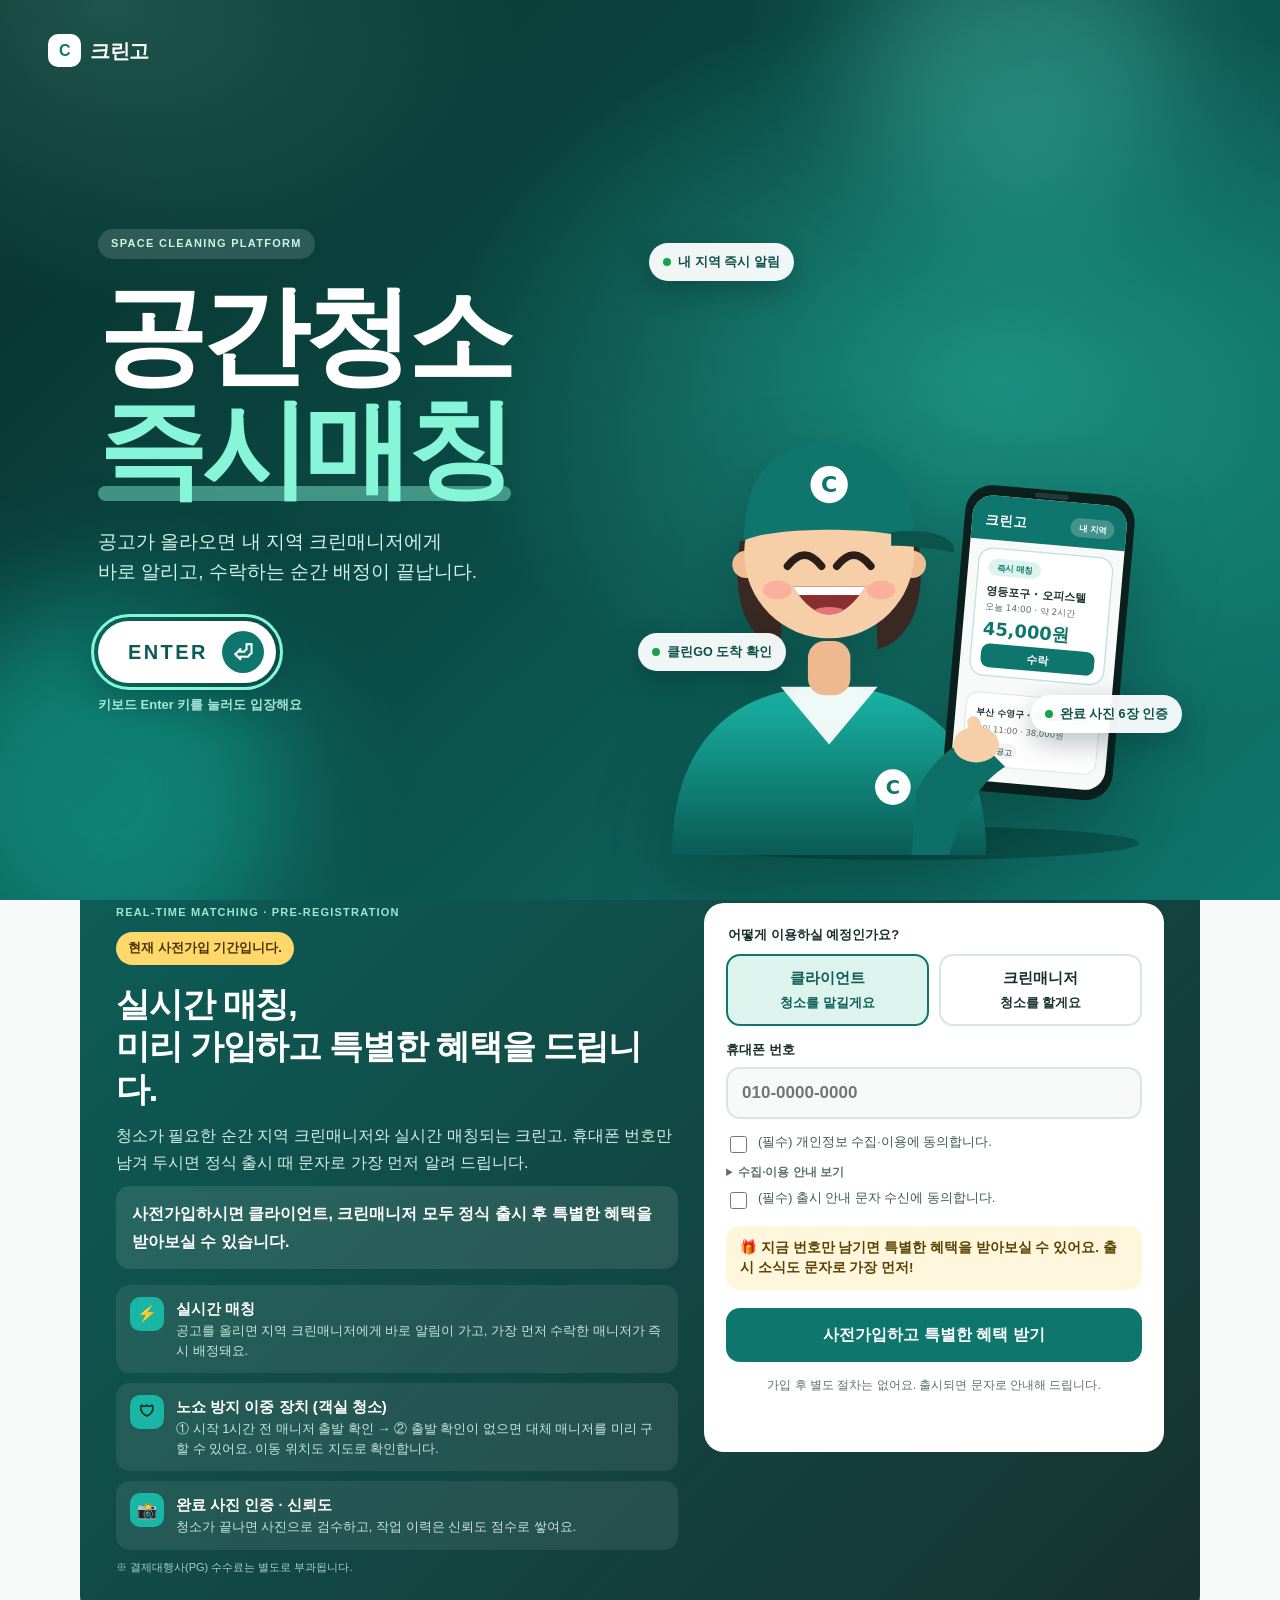
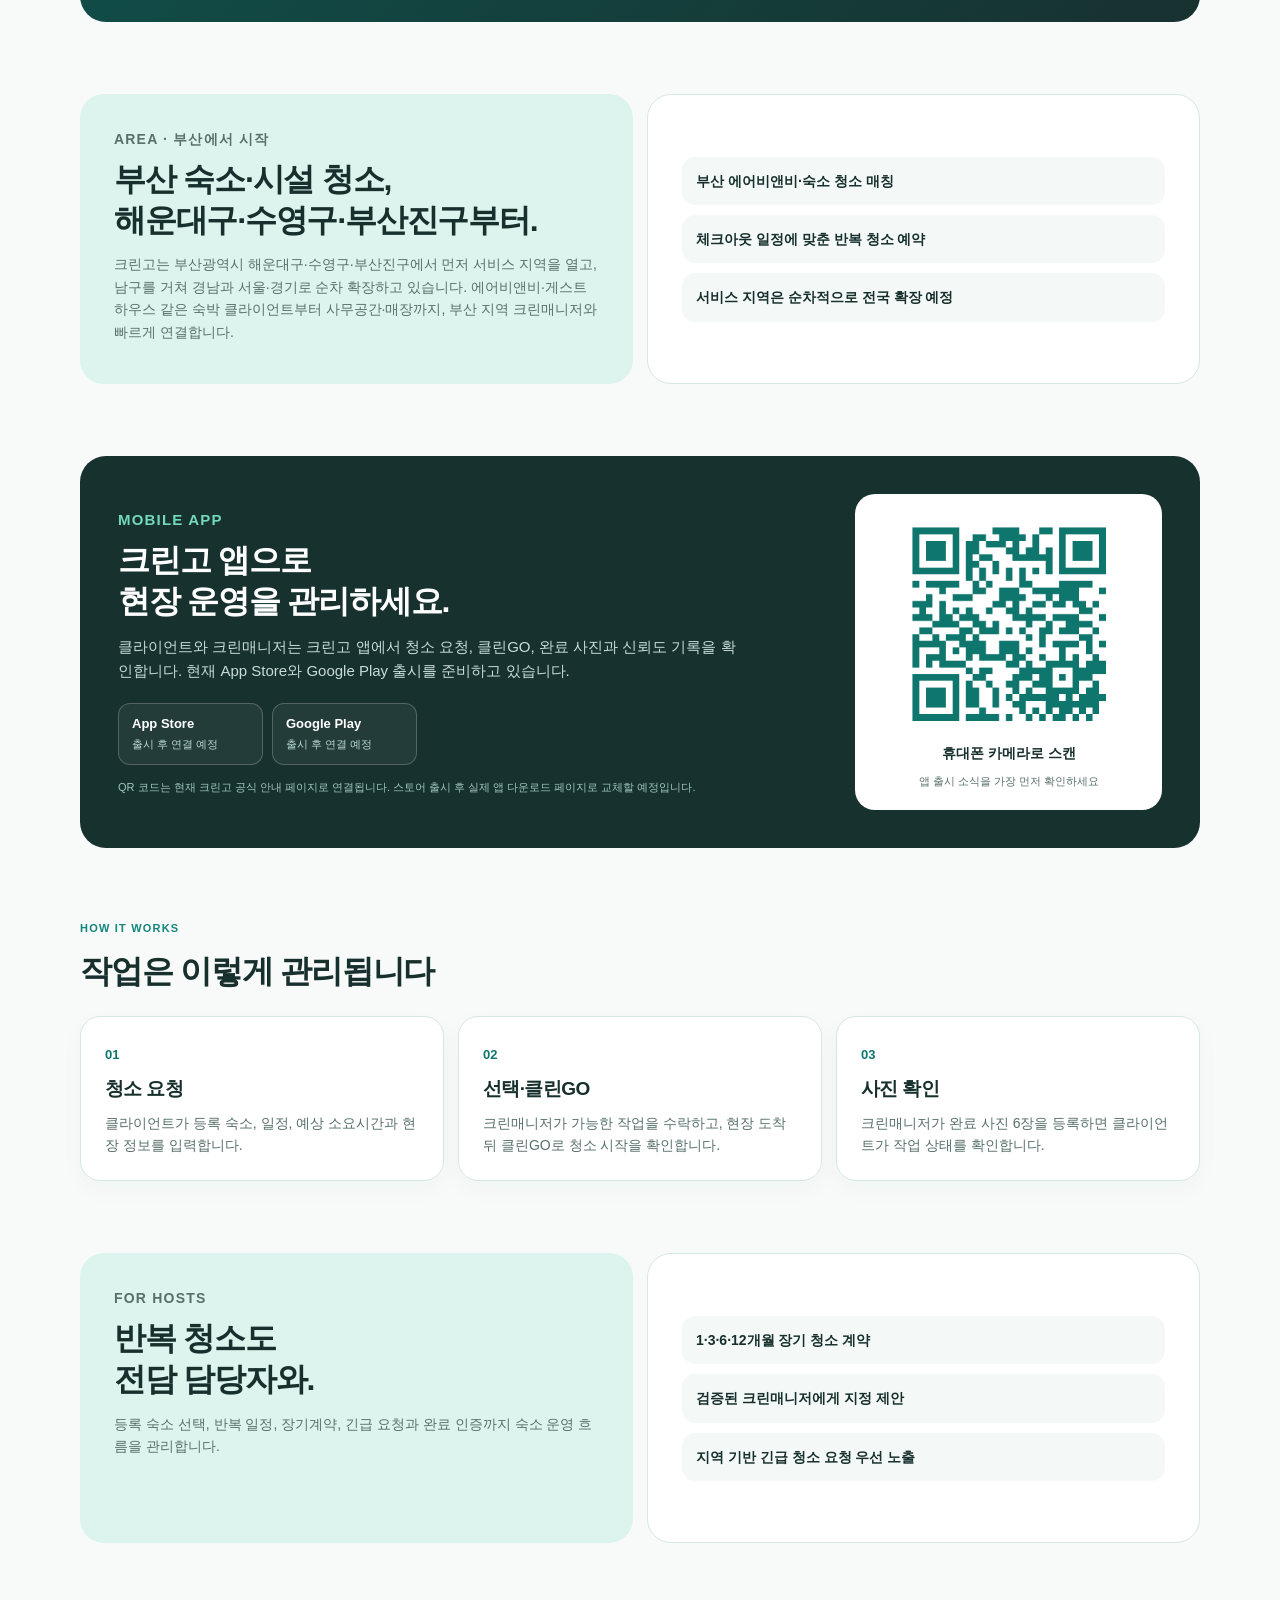
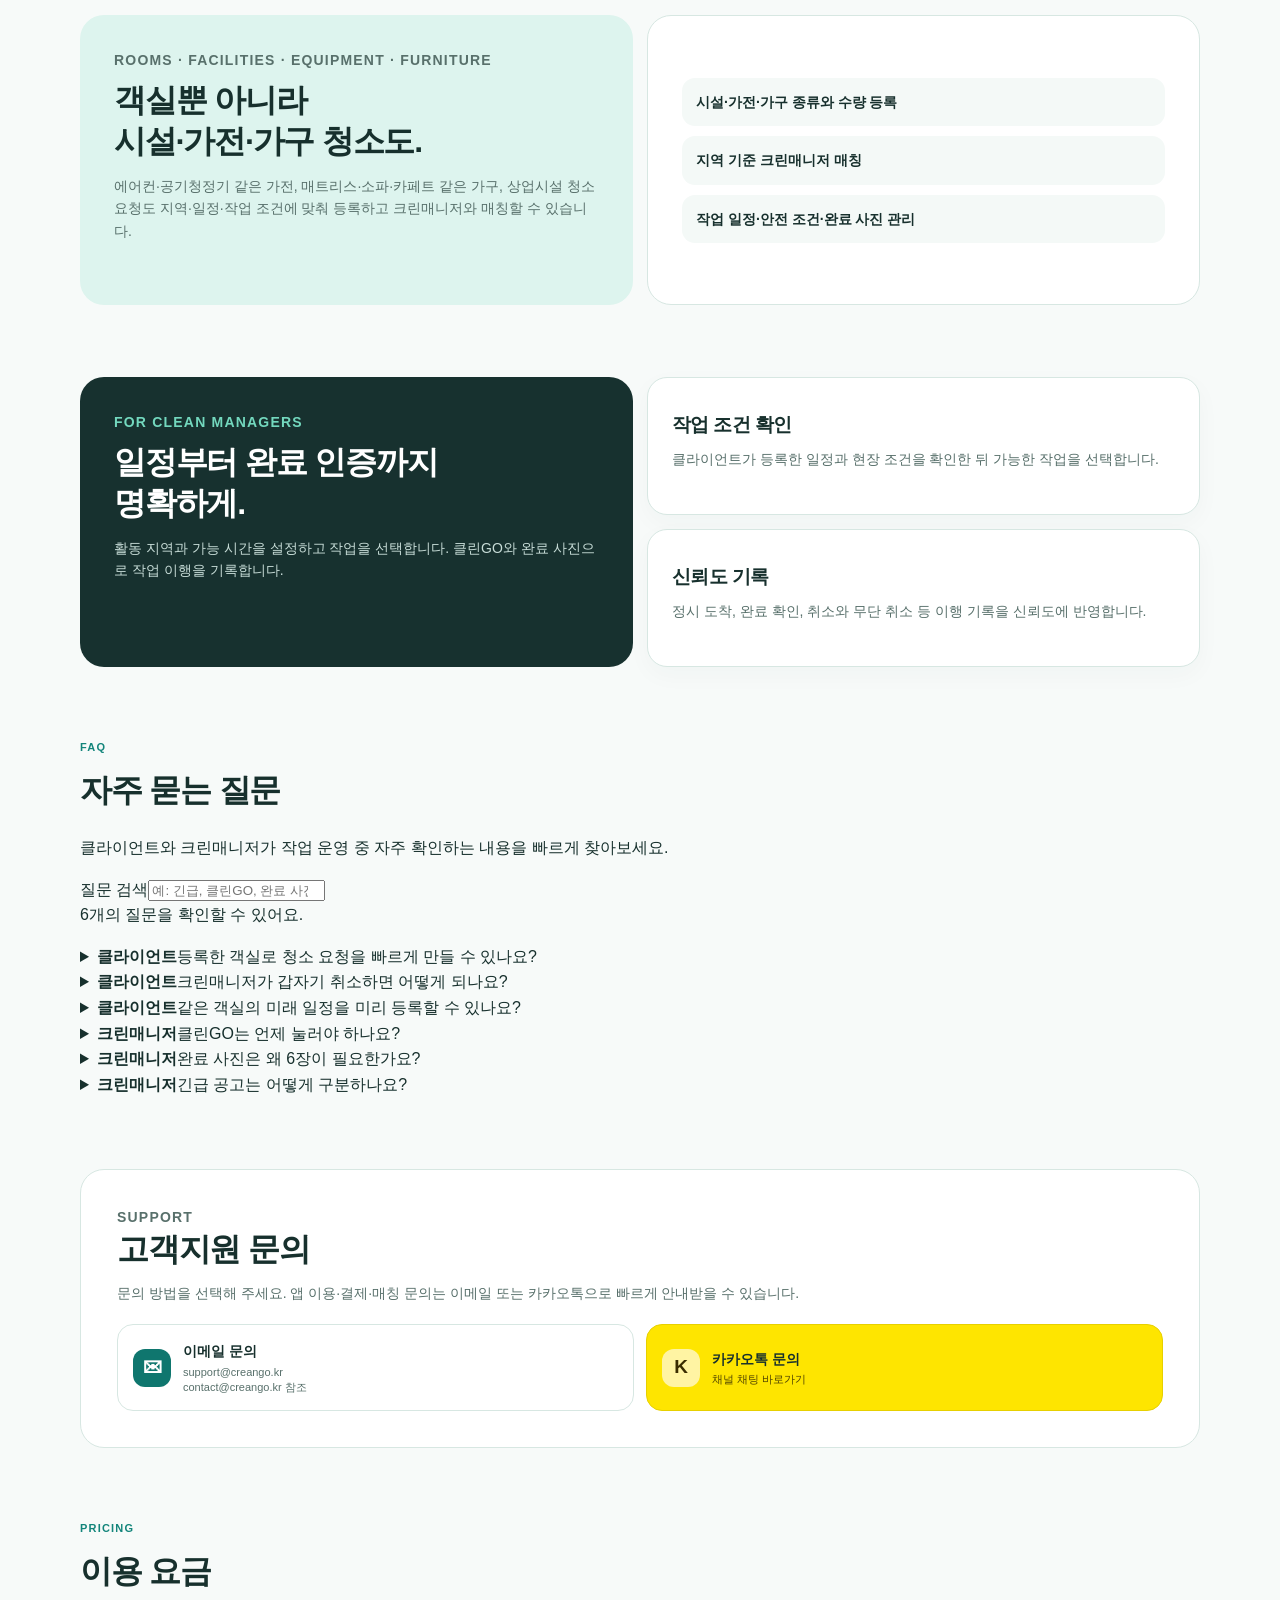
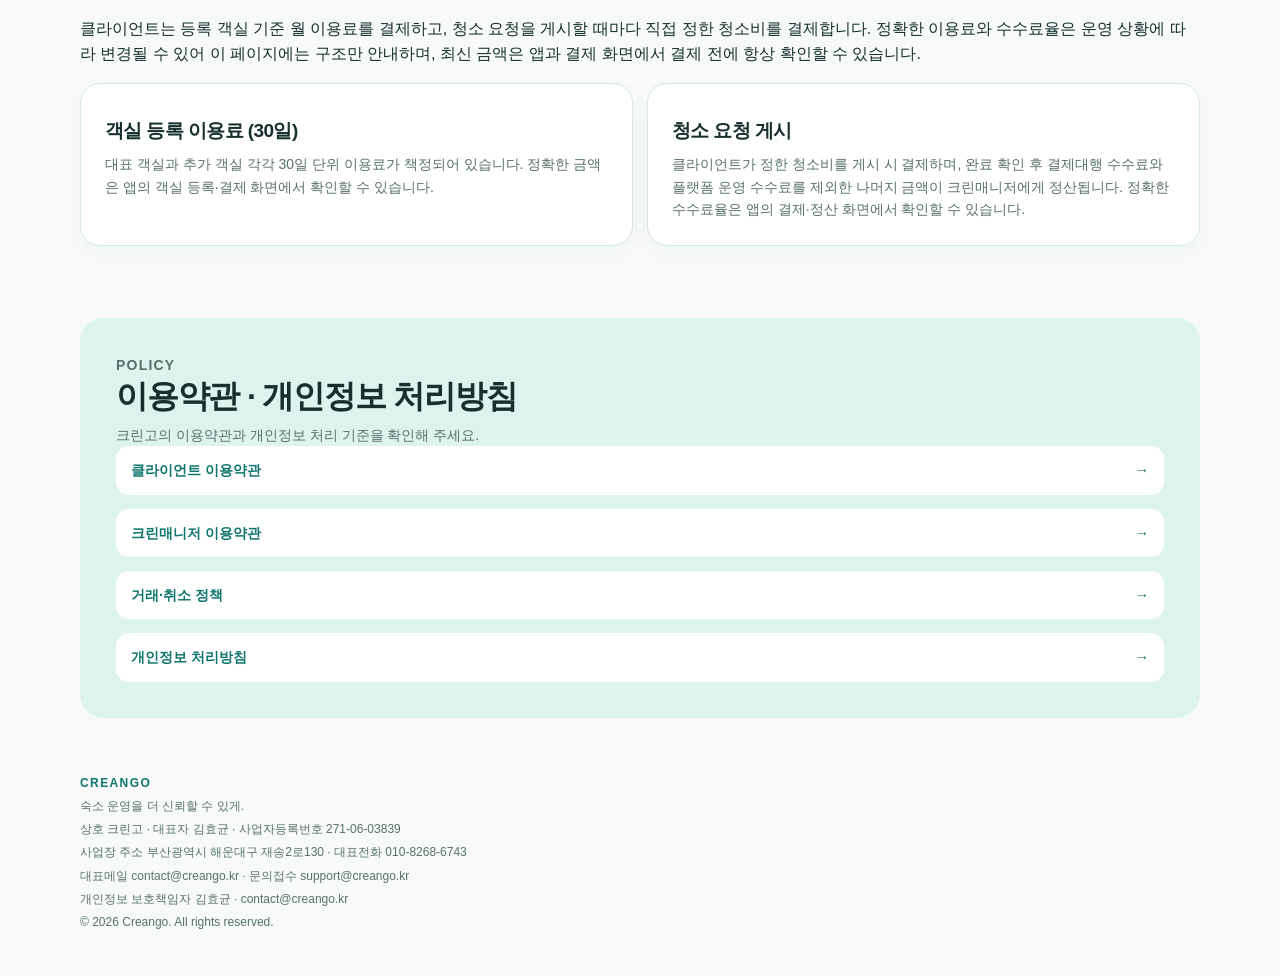
==== commit 5a039208: "홈페이지 서비스 시작 지역 문구를 해운대구·수영구·부산진구부터로 수정합니다. Co-Authored-By: Claude Sonnet 5.5 <noreply@anthropic.com>" ====
--- a/index.html
+++ b/index.html
@@ -240,8 +240,8 @@
   </header>
   <main id="main">
     <section class="hero wrap"><p class="tag hero-tag">SPACE CLEANING PLATFORM</p><h1>숙소부터 시설·가전까지,<br>공간청소를 더 신뢰할 수 있게.</h1><p class="lead">크린고는 숙소 클라이언트와 크린매니저를 지역 기준으로 연결하는 공간청소 매칭 플랫폼입니다. 에어비앤비 등 숙박 클라이언트의 객실 청소는 물론, 사무공간·매장의 시설·가전·가구 청소까지 요청부터 작업 시작 확인, 완료 사진 검수까지 필요한 운영 흐름을 한곳에서 관리합니다.</p><div class="actions"><a class="button light" href="#pre-register">사전가입하고 특별한 혜택 받기</a><a class="button light" href="#app-download">앱 다운로드 안내</a></div><div class="facts"><div><strong>역할 분리</strong><span>클라이언트·크린매니저 계정 분리</span></div><div><strong>6장 완료 인증</strong><span>사진으로 작업 상태 확인</span></div><div><strong>작업 기록</strong><span>앱 안에서 확인·관리</span></div></div></section>
-    <section id="pre-register" class="wrap section prereg" aria-labelledby="prereg-title"><div class="prereg-copy"><p class="tag">REAL-TIME MATCHING · PRE-REGISTRATION</p><span class="prereg-period">현재 사전가입 기간입니다.</span><h2 id="prereg-title">실시간 매칭,<br>미리 가입하고 특별한 혜택을 드립니다.</h2><p>청소가 필요한 순간 지역 크린매니저와 실시간 매칭되는 크린고. 휴대폰 번호만 남겨 두시면 정식 출시 때 문자로 가장 먼저 알려 드립니다.</p><p class="prereg-benefit">사전가입하시면 클라이언트, 크린매니저 모두 정식 출시 후 특별한 혜택을 받아보실 수 있습니다.</p><ul class="prereg-points" aria-label="크린고가 다른 이유"><li><i>⚡</i><div><b>실시간 매칭</b><span>공고를 올리면 지역 크린매니저에게 바로 알림이 가고, 가장 먼저 수락한 매니저가 즉시 배정돼요.</span></div></li><li><i>🛡</i><div><b>노쇼 방지 이중 장치 (객실 청소)</b><span>① 시작 1시간 전 매니저 출발 확인 → ② 출발 확인이 없으면 대체 매니저를 미리 구할 수 있어요. 이동 위치도 지도로 확인합니다.</span></div></li><li><i>📸</i><div><b>완료 사진 인증 · 신뢰도</b><span>청소가 끝나면 사진으로 검수하고, 작업 이력은 신뢰도 점수로 쌓여요.</span></div></li></ul><p class="prereg-fine">※ 결제대행사(PG) 수수료는 별도로 부과됩니다.</p></div><form id="pre-register-form" class="prereg-form" novalidate><fieldset><legend>어떻게 이용하실 예정인가요?</legend><div class="prereg-roles"><label><input type="radio" name="role" value="host" checked><span>클라이언트<br><small>청소를 맡길게요</small></span></label><label><input type="radio" name="role" value="cleaner"><span>크린매니저<br><small>청소를 할게요</small></span></label></div></fieldset><div><label class="field-label" for="pre-register-phone">휴대폰 번호</label><input id="pre-register-phone" name="phone" type="tel" inputmode="numeric" autocomplete="tel" placeholder="010-0000-0000" maxlength="13" required></div><div class="prereg-consent"><label><input type="checkbox" name="consentPrivacy" required><span>(필수) 개인정보 수집·이용에 동의합니다.</span></label><details><summary>수집·이용 안내 보기</summary><p>수집 항목: 휴대폰 번호, 선택한 이용 유형 · 이용 목적: 정식 출시 안내 문자 발송 및 수수료 면제 혜택 안내 · 보유 기간: 출시 안내 및 혜택 적용 완료 후 지체 없이 파기(동의 철회 시 즉시 삭제). 동의를 거부할 수 있으나, 거부하면 사전가입이 어렵습니다.</p></details><label><input type="checkbox" name="consentLaunchSms" required><span>(필수) 출시 안내 문자 수신에 동의합니다.</span></label></div><p class="prereg-gift">🎁 지금 번호만 남기면 <b>특별한 혜택</b>을 받아보실 수 있어요. 출시 소식도 문자로 가장 먼저!</p><button class="prereg-submit" type="submit">사전가입하고 특별한 혜택 받기</button><p class="prereg-next">가입 후 별도 절차는 없어요. 출시되면 문자로 안내해 드립니다.</p><p id="pre-register-message" class="prereg-message" role="status" aria-live="polite"></p></form></section>
-    <section class="wrap section grid two"><article class="feature mint"><p class="tag">AREA · 부산에서 시작</p><h2>부산 숙소·시설 청소,<br>해운대·수영구부터.</h2><p>크린고는 부산광역시 해운대구·수영구에서 먼저 서비스 지역을 열고, 남구·부산진구를 거쳐 경남과 서울·경기로 순차 확장하고 있습니다. 에어비앤비·게스트하우스 같은 숙박 클라이언트부터 사무공간·매장까지, 부산 지역 크린매니저와 빠르게 연결합니다.</p></article><article class="feature list"><p>부산 에어비앤비·숙소 청소 매칭</p><p>체크아웃 일정에 맞춘 반복 청소 예약</p><p>서비스 지역은 순차적으로 전국 확장 예정</p></article></section>
+    <section id="pre-register" class="wrap section prereg" aria-labelledby="prereg-title"><div class="prereg-copy"><p class="tag">REAL-TIME MATCHING · PRE-REGISTRATION</p><span class="prereg-period">현재 사전가입 기간입니다.</span><h2 id="prereg-title">실시간 매칭,<br>미리 가입하고 특별한 혜택을 드립니다.</h2><p>청소가 필요한 순간 지역 크린매니저와 실시간 매칭되는 크린고. 휴대폰 번호만 남겨 두시면 정식 출시 때 문자로 가장 먼저 알려 드립니다.</p><p class="prereg-benefit">사전가입하시면 클라이언트, 크린매니저 모두 정식 출시 후 특별한 혜택을 받아보실 수 있습니다.</p><ul class="prereg-points" aria-label="크린고가 다른 이유"><li><i>⚡</i><div><b>실시간 매칭</b><span>공고를 올리면 지역 크린매니저에게 바로 알림이 가고, 가장 먼저 수락한 매니저가 즉시 배정돼요.</span></div></li><li><i>🛡</i><div><b>노쇼 방지 이중 장치 (객실 청소)</b><span>① 시작 1시간 전 매니저 출발 확인 → ② 출발 확인이 없으면 대체 매니저를 미리 구할 수 있어요. 이동 위치도 지도로 확인합니다.</span></div></li><li><i>📸</i><div><b>완료 사진 인증 · 신뢰도</b><span>청소가 끝나면 사진으로 검수하고, 작업 이력은 신뢰도 점수로 쌓여요.</span></div></li></ul><p class="prereg-fine">※ 결제대행사(PG) 수수료는 별도로 부과됩니다.</p></div><form id="pre-register-form" class="prereg-form" novalidate><fieldset><legend>어떻게 이용하실 예정인가요?</legend><div class="prereg-roles"><label><input type="radio" name="role" value="host" checked><span>클라이언트<br><small>청소를 맡길게요</small></span></label><label><input type="radio" name="role" value="cleaner"><span>크린매니저<br><small>청소를 할게요</small></span></label></div></fieldset><div><label class="field-label" for="pre-register-phone">휴대폰 번호</label><input id="pre-register-phone" name="phone" type="tel" inputmode="numeric" autocomplete="tel" placeholder="010-0000-0000" maxlength="13" required></div><div class="prereg-consent"><label><input type="checkbox" name="consentPrivacy" required><span>(필수) 개인정보 수집·이용에 동의합니다.</span></label><details><summary>수집·이용 안내 보기</summary><p>수집 항목: 휴대폰 번호, 선택한 이용 유형 · 이용 목적: 정식 출시 안내 문자 발송 및 사전가입 혜택 안내 · 보유 기간: 출시 안내 및 혜택 적용 완료 후 지체 없이 파기(동의 철회 시 즉시 삭제). 동의를 거부할 수 있으나, 거부하면 사전가입이 어렵습니다.</p></details><label><input type="checkbox" name="consentLaunchSms" required><span>(필수) 출시 안내 문자 수신에 동의합니다.</span></label></div><p class="prereg-gift">🎁 지금 번호만 남기면 <b>특별한 혜택</b>을 받아보실 수 있어요. 출시 소식도 문자로 가장 먼저!</p><button class="prereg-submit" type="submit">사전가입하고 특별한 혜택 받기</button><p class="prereg-next">가입 후 별도 절차는 없어요. 출시되면 문자로 안내해 드립니다.</p><p id="pre-register-message" class="prereg-message" role="status" aria-live="polite"></p></form></section>
+    <section class="wrap section grid two"><article class="feature mint"><p class="tag">AREA · 부산에서 시작</p><h2>부산 숙소·시설 청소,<br>해운대구·수영구·부산진구부터.</h2><p>크린고는 부산광역시 해운대구·수영구·부산진구에서 먼저 서비스 지역을 열고, 남구를 거쳐 경남과 서울·경기로 순차 확장하고 있습니다. 에어비앤비·게스트하우스 같은 숙박 클라이언트부터 사무공간·매장까지, 부산 지역 크린매니저와 빠르게 연결합니다.</p></article><article class="feature list"><p>부산 에어비앤비·숙소 청소 매칭</p><p>체크아웃 일정에 맞춘 반복 청소 예약</p><p>서비스 지역은 순차적으로 전국 확장 예정</p></article></section>
     <section id="app-download" class="wrap section app-download"><div class="download-copy"><p class="tag">MOBILE APP</p><h2>크린고 앱으로<br>현장 운영을 관리하세요.</h2><p>클라이언트와 크린매니저는 크린고 앱에서 청소 요청, 클린GO, 완료 사진과 신뢰도 기록을 확인합니다. 현재 App Store와 Google Play 출시를 준비하고 있습니다.</p><div class="store-status"><span><b>App Store</b><small>출시 후 연결 예정</small></span><span><b>Google Play</b><small>출시 후 연결 예정</small></span></div><p class="download-note">QR 코드는 현재 크린고 공식 안내 페이지로 연결됩니다. 스토어 출시 후 실제 앱 다운로드 페이지로 교체할 예정입니다.</p></div><aside class="qr-card"><img src="./creango-app-info-qr.png" width="320" height="320" alt="크린고 공식 안내 페이지 QR 코드"><strong>휴대폰 카메라로 스캔</strong><span>앱 출시 소식을 가장 먼저 확인하세요</span></aside></section>
     <section id="flow" class="wrap section"><p class="tag">HOW IT WORKS</p><h2>작업은 이렇게 관리됩니다</h2><div class="grid three"><article class="card"><em>01</em><h3>청소 요청</h3><p>클라이언트가 등록 숙소, 일정, 예상 소요시간과 현장 정보를 입력합니다.</p></article><article class="card"><em>02</em><h3>선택·클린GO</h3><p>크린매니저가 가능한 작업을 수락하고, 현장 도착 뒤 클린GO로 청소 시작을 확인합니다.</p></article><article class="card"><em>03</em><h3>사진 확인</h3><p>크린매니저가 완료 사진 6장을 등록하면 클라이언트가 작업 상태를 확인합니다.</p></article></div></section>
     <section class="wrap section grid two"><article class="feature mint"><p class="tag">FOR HOSTS</p><h2>반복 청소도<br>전담 담당자와.</h2><p>등록 숙소 선택, 반복 일정, 장기계약, 긴급 요청과 완료 인증까지 숙소 운영 흐름을 관리합니다.</p></article><article class="feature list"><p>1·3·6·12개월 장기 청소 계약</p><p>검증된 크린매니저에게 지정 제안</p><p>지역 기반 긴급 청소 요청 우선 노출</p></article></section>
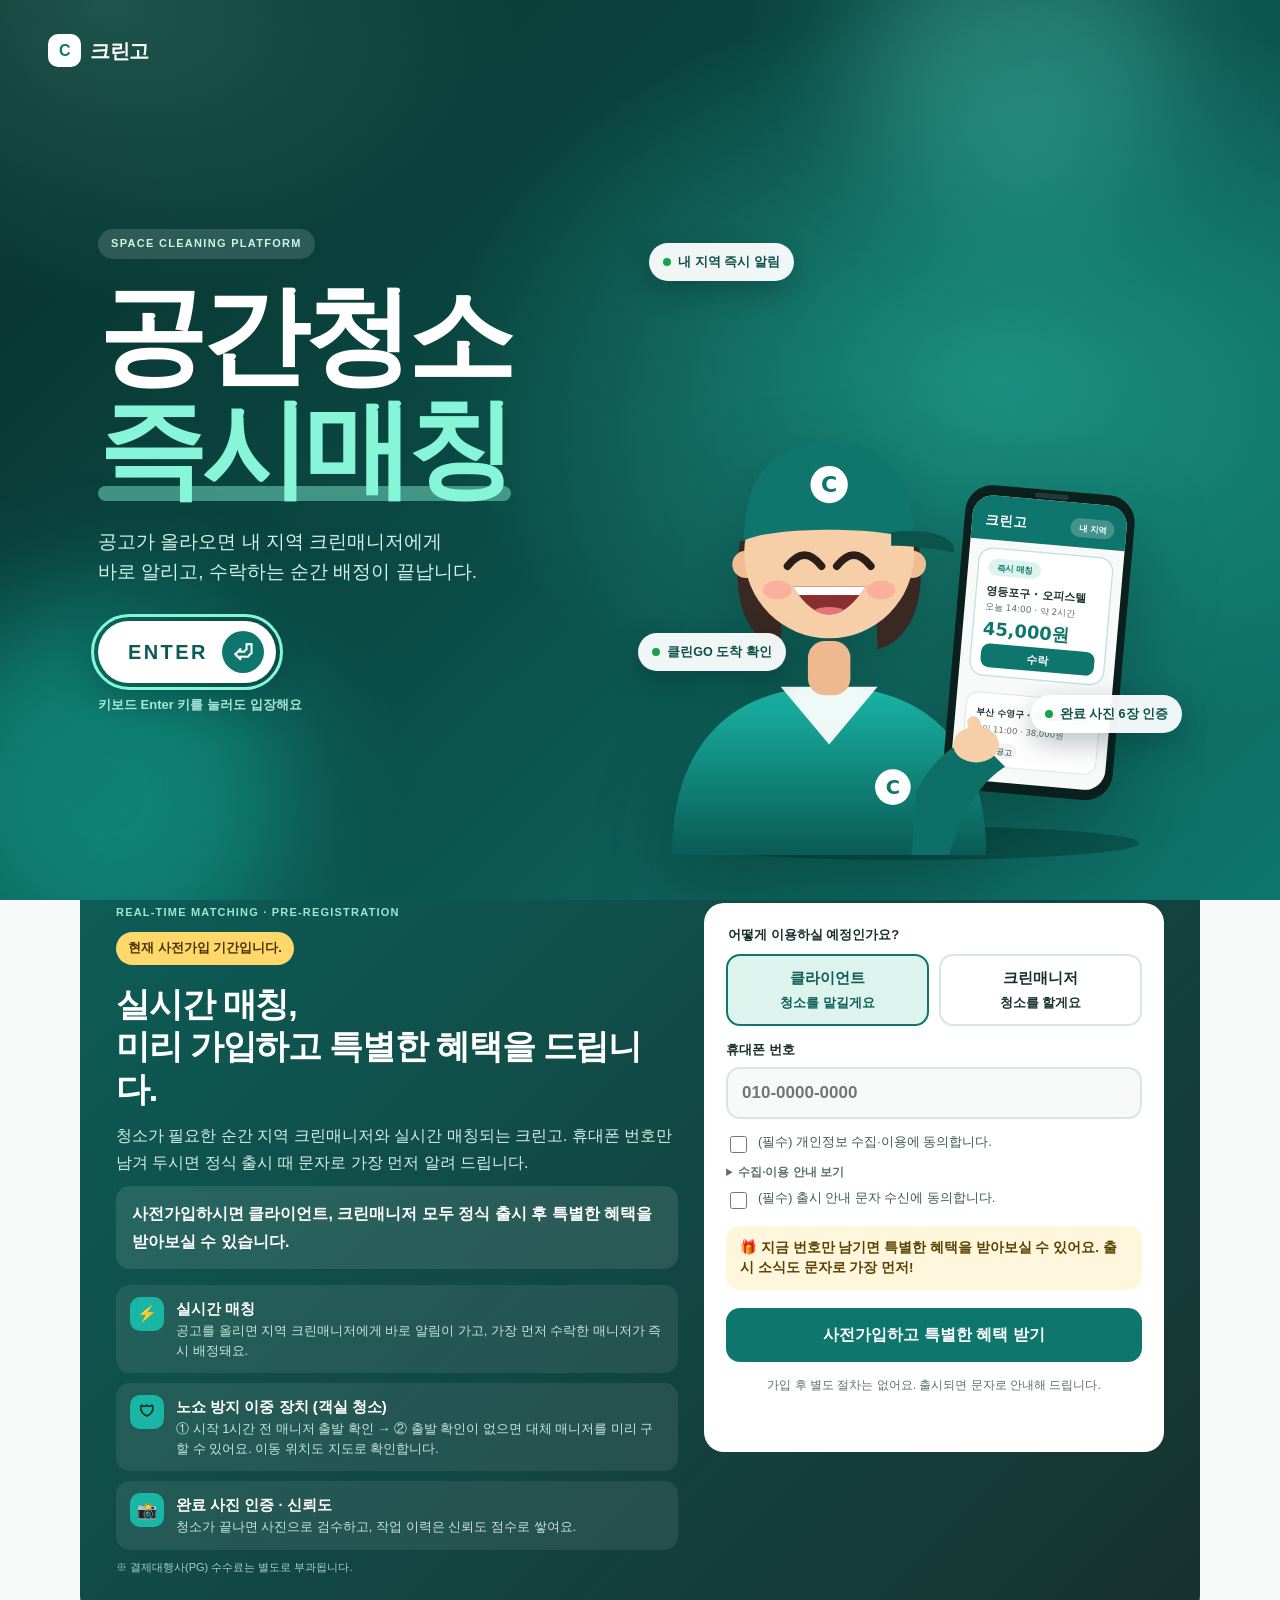
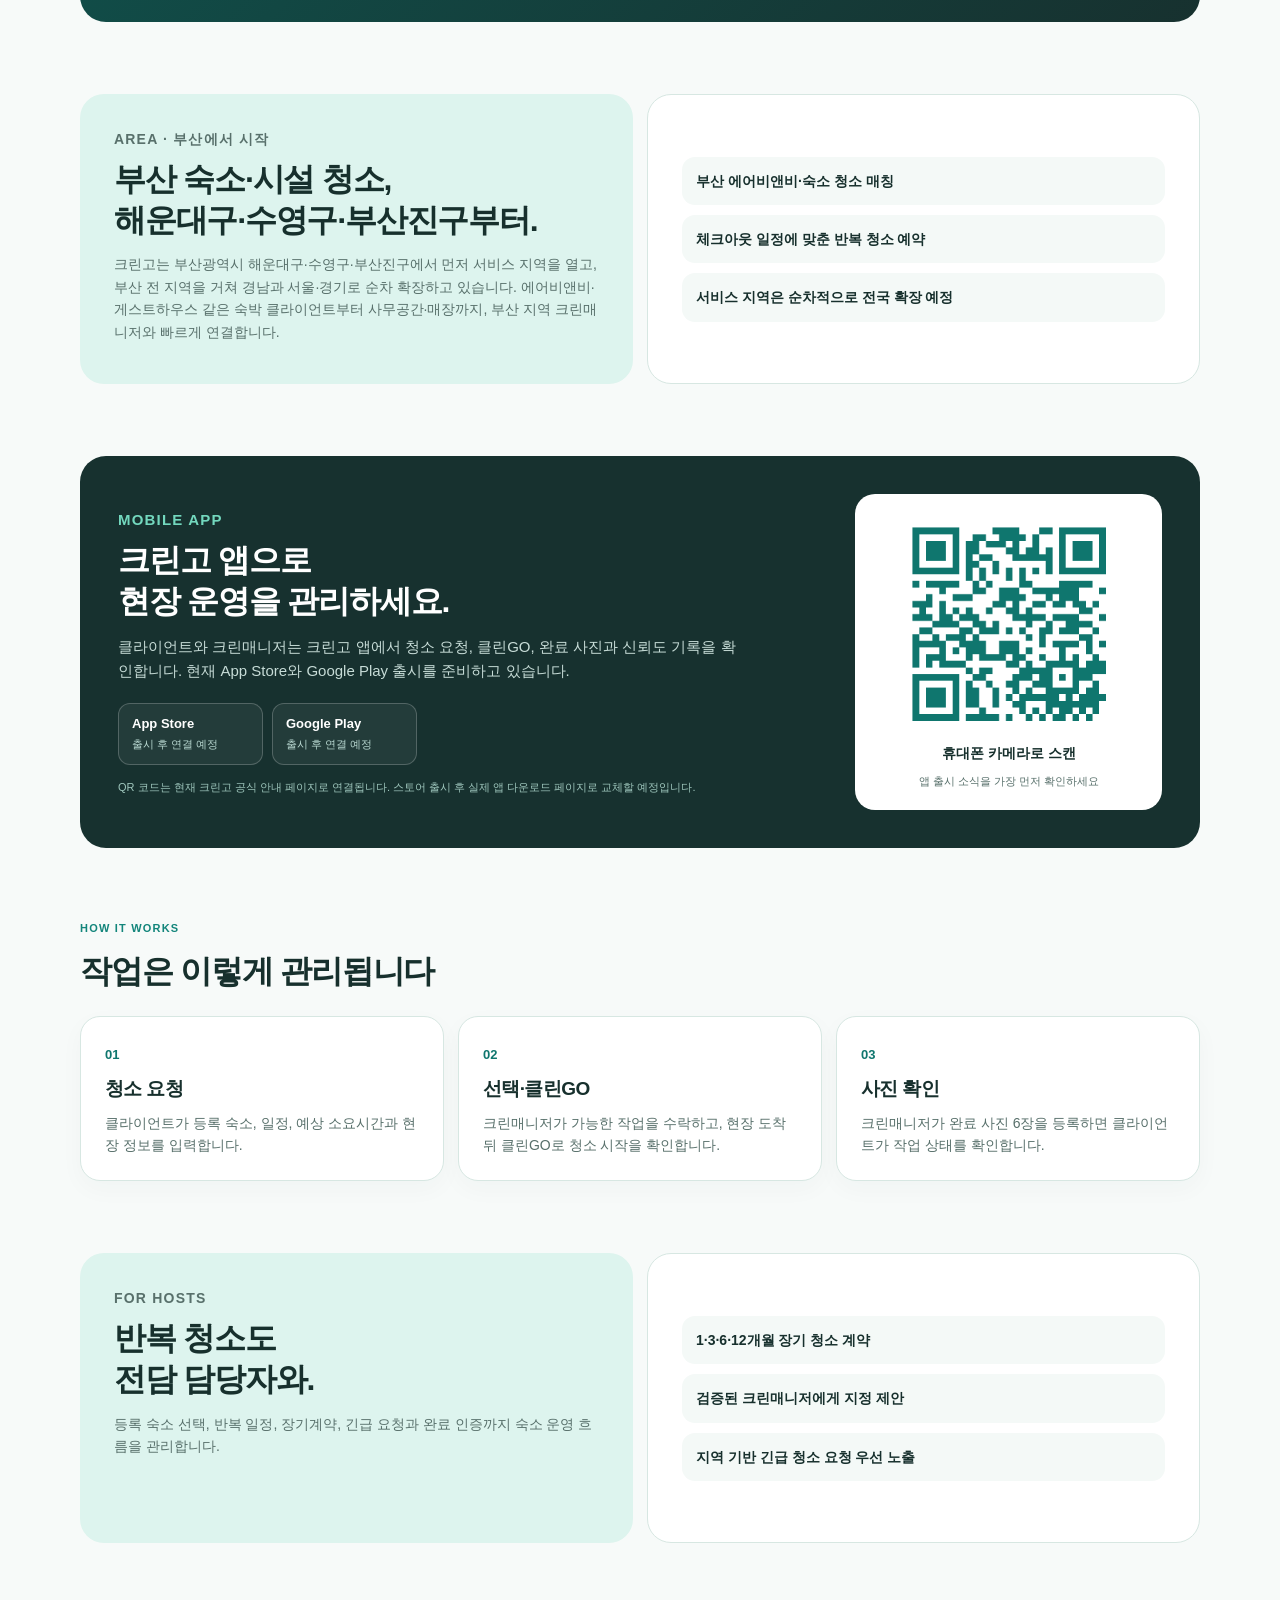
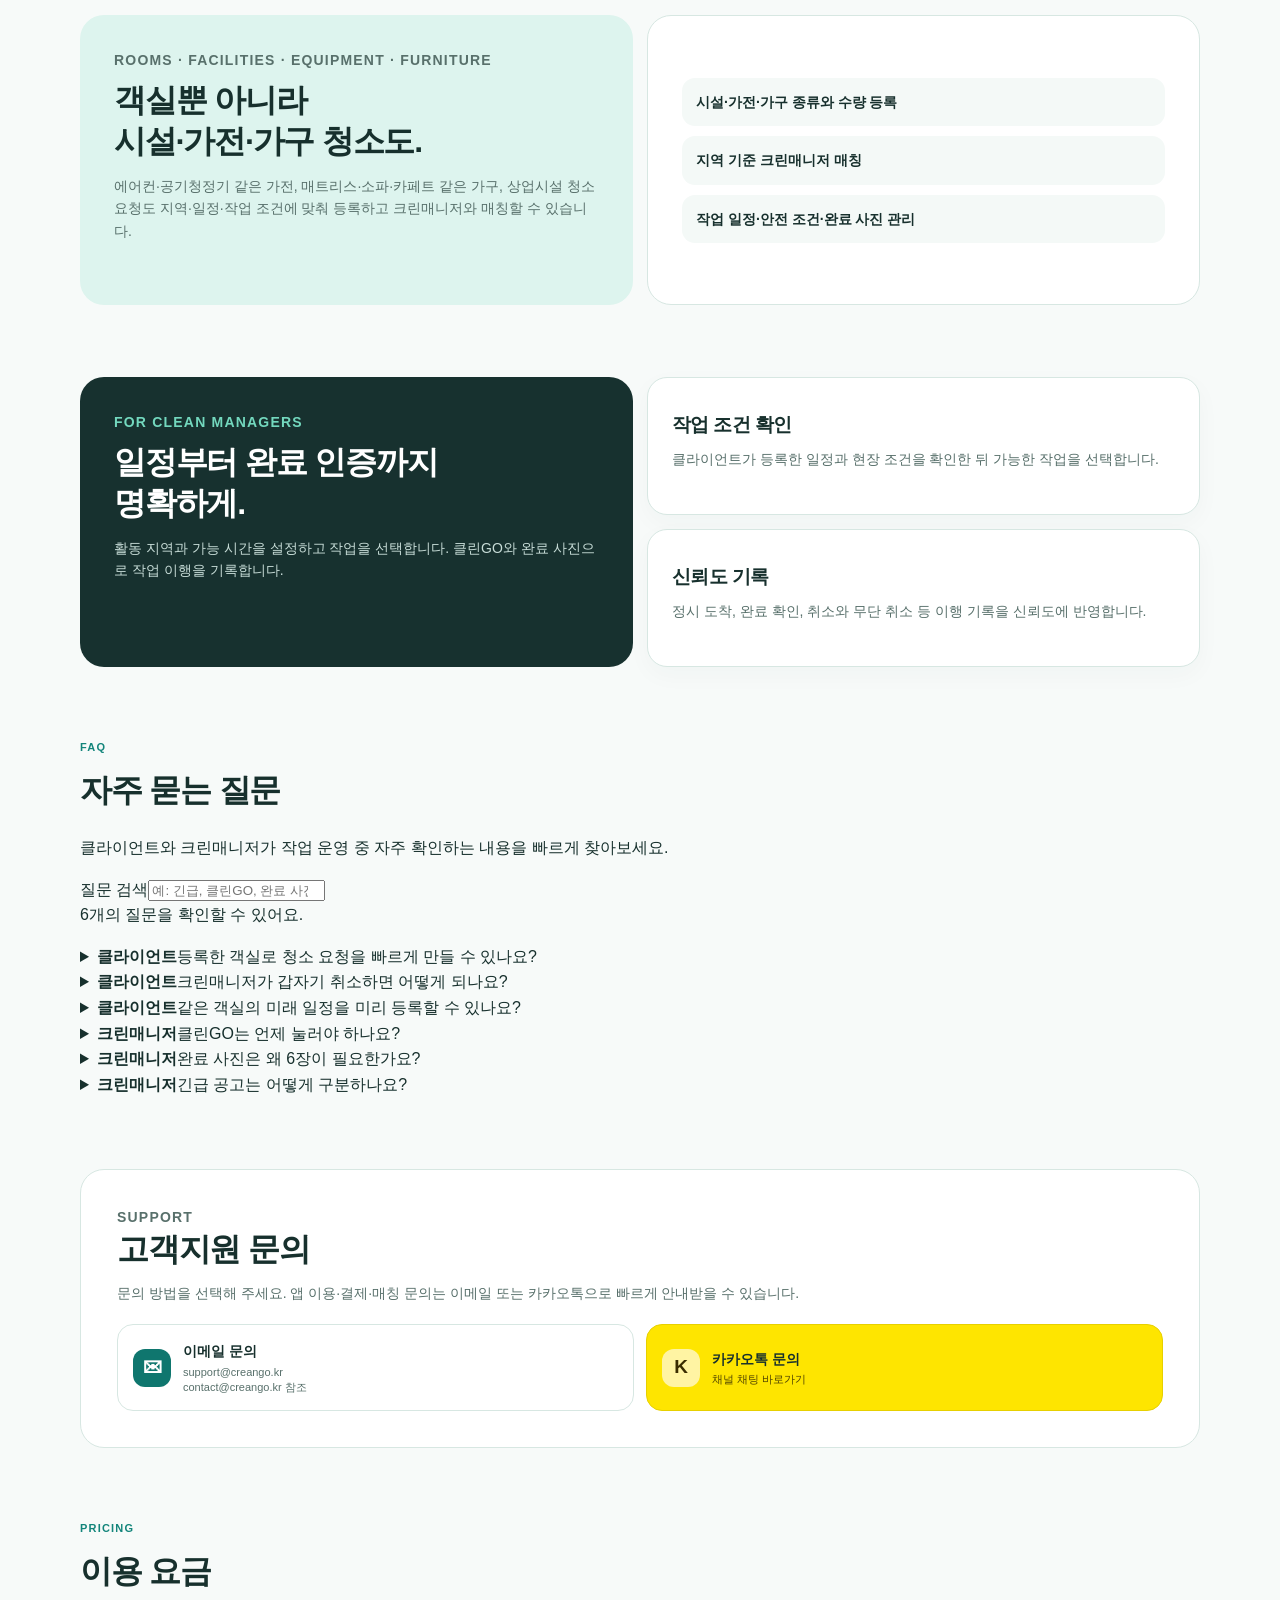
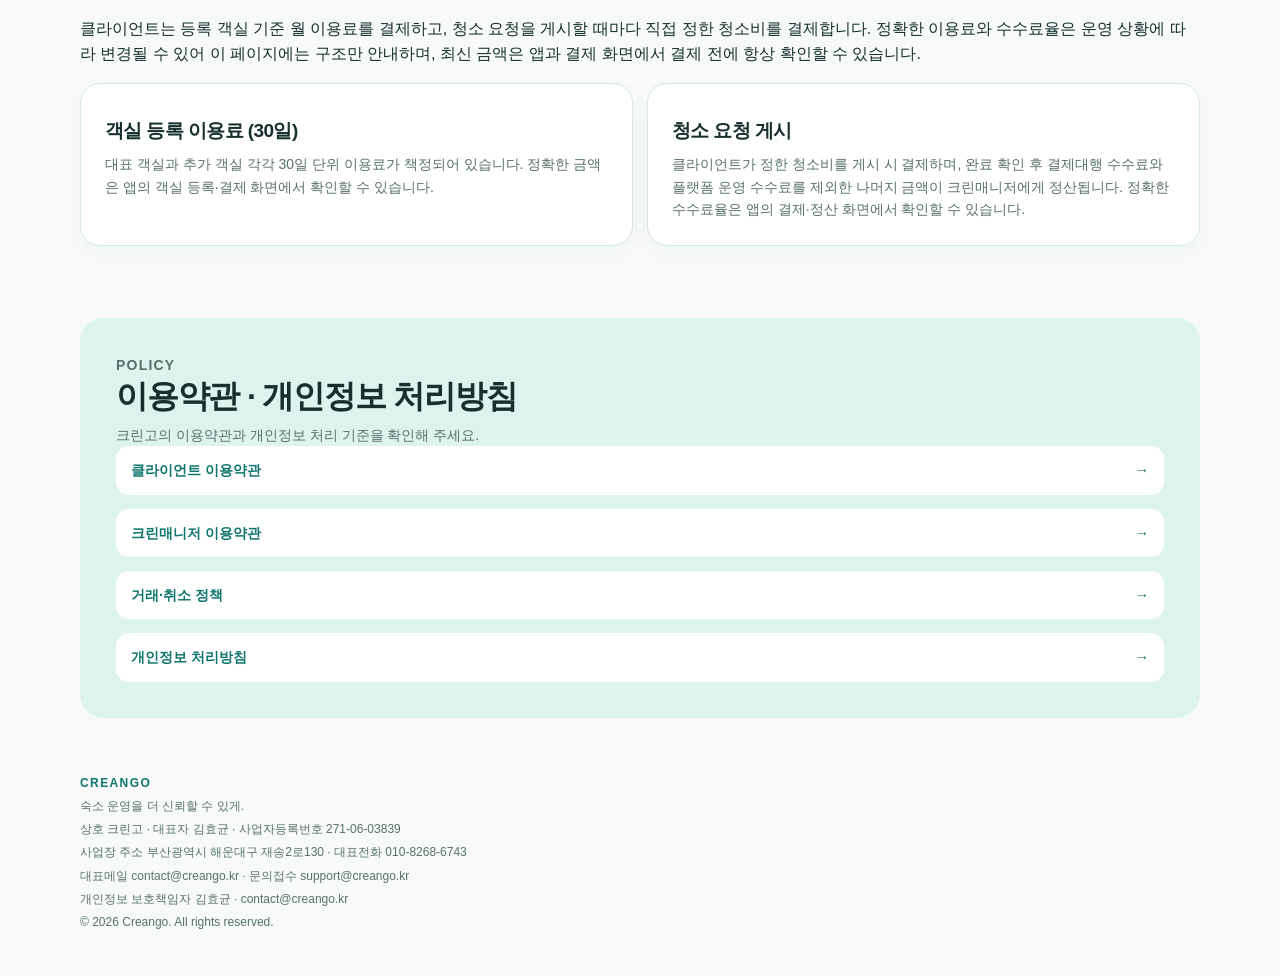
==== commit 3b3d71d1: "홈페이지 서비스 지역 확장 문구를 '부산 전 지역을 거쳐 경남과 서울·경기로'로 수정합니다. Co-Authored-By: Claude Sonnet 5.5 <noreply@anthr" ====
--- a/index.html
+++ b/index.html
@@ -241,7 +241,7 @@
   <main id="main">
     <section class="hero wrap"><p class="tag hero-tag">SPACE CLEANING PLATFORM</p><h1>숙소부터 시설·가전까지,<br>공간청소를 더 신뢰할 수 있게.</h1><p class="lead">크린고는 숙소 클라이언트와 크린매니저를 지역 기준으로 연결하는 공간청소 매칭 플랫폼입니다. 에어비앤비 등 숙박 클라이언트의 객실 청소는 물론, 사무공간·매장의 시설·가전·가구 청소까지 요청부터 작업 시작 확인, 완료 사진 검수까지 필요한 운영 흐름을 한곳에서 관리합니다.</p><div class="actions"><a class="button light" href="#pre-register">사전가입하고 특별한 혜택 받기</a><a class="button light" href="#app-download">앱 다운로드 안내</a></div><div class="facts"><div><strong>역할 분리</strong><span>클라이언트·크린매니저 계정 분리</span></div><div><strong>6장 완료 인증</strong><span>사진으로 작업 상태 확인</span></div><div><strong>작업 기록</strong><span>앱 안에서 확인·관리</span></div></div></section>
     <section id="pre-register" class="wrap section prereg" aria-labelledby="prereg-title"><div class="prereg-copy"><p class="tag">REAL-TIME MATCHING · PRE-REGISTRATION</p><span class="prereg-period">현재 사전가입 기간입니다.</span><h2 id="prereg-title">실시간 매칭,<br>미리 가입하고 특별한 혜택을 드립니다.</h2><p>청소가 필요한 순간 지역 크린매니저와 실시간 매칭되는 크린고. 휴대폰 번호만 남겨 두시면 정식 출시 때 문자로 가장 먼저 알려 드립니다.</p><p class="prereg-benefit">사전가입하시면 클라이언트, 크린매니저 모두 정식 출시 후 특별한 혜택을 받아보실 수 있습니다.</p><ul class="prereg-points" aria-label="크린고가 다른 이유"><li><i>⚡</i><div><b>실시간 매칭</b><span>공고를 올리면 지역 크린매니저에게 바로 알림이 가고, 가장 먼저 수락한 매니저가 즉시 배정돼요.</span></div></li><li><i>🛡</i><div><b>노쇼 방지 이중 장치 (객실 청소)</b><span>① 시작 1시간 전 매니저 출발 확인 → ② 출발 확인이 없으면 대체 매니저를 미리 구할 수 있어요. 이동 위치도 지도로 확인합니다.</span></div></li><li><i>📸</i><div><b>완료 사진 인증 · 신뢰도</b><span>청소가 끝나면 사진으로 검수하고, 작업 이력은 신뢰도 점수로 쌓여요.</span></div></li></ul><p class="prereg-fine">※ 결제대행사(PG) 수수료는 별도로 부과됩니다.</p></div><form id="pre-register-form" class="prereg-form" novalidate><fieldset><legend>어떻게 이용하실 예정인가요?</legend><div class="prereg-roles"><label><input type="radio" name="role" value="host" checked><span>클라이언트<br><small>청소를 맡길게요</small></span></label><label><input type="radio" name="role" value="cleaner"><span>크린매니저<br><small>청소를 할게요</small></span></label></div></fieldset><div><label class="field-label" for="pre-register-phone">휴대폰 번호</label><input id="pre-register-phone" name="phone" type="tel" inputmode="numeric" autocomplete="tel" placeholder="010-0000-0000" maxlength="13" required></div><div class="prereg-consent"><label><input type="checkbox" name="consentPrivacy" required><span>(필수) 개인정보 수집·이용에 동의합니다.</span></label><details><summary>수집·이용 안내 보기</summary><p>수집 항목: 휴대폰 번호, 선택한 이용 유형 · 이용 목적: 정식 출시 안내 문자 발송 및 사전가입 혜택 안내 · 보유 기간: 출시 안내 및 혜택 적용 완료 후 지체 없이 파기(동의 철회 시 즉시 삭제). 동의를 거부할 수 있으나, 거부하면 사전가입이 어렵습니다.</p></details><label><input type="checkbox" name="consentLaunchSms" required><span>(필수) 출시 안내 문자 수신에 동의합니다.</span></label></div><p class="prereg-gift">🎁 지금 번호만 남기면 <b>특별한 혜택</b>을 받아보실 수 있어요. 출시 소식도 문자로 가장 먼저!</p><button class="prereg-submit" type="submit">사전가입하고 특별한 혜택 받기</button><p class="prereg-next">가입 후 별도 절차는 없어요. 출시되면 문자로 안내해 드립니다.</p><p id="pre-register-message" class="prereg-message" role="status" aria-live="polite"></p></form></section>
-    <section class="wrap section grid two"><article class="feature mint"><p class="tag">AREA · 부산에서 시작</p><h2>부산 숙소·시설 청소,<br>해운대구·수영구·부산진구부터.</h2><p>크린고는 부산광역시 해운대구·수영구·부산진구에서 먼저 서비스 지역을 열고, 남구를 거쳐 경남과 서울·경기로 순차 확장하고 있습니다. 에어비앤비·게스트하우스 같은 숙박 클라이언트부터 사무공간·매장까지, 부산 지역 크린매니저와 빠르게 연결합니다.</p></article><article class="feature list"><p>부산 에어비앤비·숙소 청소 매칭</p><p>체크아웃 일정에 맞춘 반복 청소 예약</p><p>서비스 지역은 순차적으로 전국 확장 예정</p></article></section>
+    <section class="wrap section grid two"><article class="feature mint"><p class="tag">AREA · 부산에서 시작</p><h2>부산 숙소·시설 청소,<br>해운대구·수영구·부산진구부터.</h2><p>크린고는 부산광역시 해운대구·수영구·부산진구에서 먼저 서비스 지역을 열고, 부산 전 지역을 거쳐 경남과 서울·경기로 순차 확장하고 있습니다. 에어비앤비·게스트하우스 같은 숙박 클라이언트부터 사무공간·매장까지, 부산 지역 크린매니저와 빠르게 연결합니다.</p></article><article class="feature list"><p>부산 에어비앤비·숙소 청소 매칭</p><p>체크아웃 일정에 맞춘 반복 청소 예약</p><p>서비스 지역은 순차적으로 전국 확장 예정</p></article></section>
     <section id="app-download" class="wrap section app-download"><div class="download-copy"><p class="tag">MOBILE APP</p><h2>크린고 앱으로<br>현장 운영을 관리하세요.</h2><p>클라이언트와 크린매니저는 크린고 앱에서 청소 요청, 클린GO, 완료 사진과 신뢰도 기록을 확인합니다. 현재 App Store와 Google Play 출시를 준비하고 있습니다.</p><div class="store-status"><span><b>App Store</b><small>출시 후 연결 예정</small></span><span><b>Google Play</b><small>출시 후 연결 예정</small></span></div><p class="download-note">QR 코드는 현재 크린고 공식 안내 페이지로 연결됩니다. 스토어 출시 후 실제 앱 다운로드 페이지로 교체할 예정입니다.</p></div><aside class="qr-card"><img src="./creango-app-info-qr.png" width="320" height="320" alt="크린고 공식 안내 페이지 QR 코드"><strong>휴대폰 카메라로 스캔</strong><span>앱 출시 소식을 가장 먼저 확인하세요</span></aside></section>
     <section id="flow" class="wrap section"><p class="tag">HOW IT WORKS</p><h2>작업은 이렇게 관리됩니다</h2><div class="grid three"><article class="card"><em>01</em><h3>청소 요청</h3><p>클라이언트가 등록 숙소, 일정, 예상 소요시간과 현장 정보를 입력합니다.</p></article><article class="card"><em>02</em><h3>선택·클린GO</h3><p>크린매니저가 가능한 작업을 수락하고, 현장 도착 뒤 클린GO로 청소 시작을 확인합니다.</p></article><article class="card"><em>03</em><h3>사진 확인</h3><p>크린매니저가 완료 사진 6장을 등록하면 클라이언트가 작업 상태를 확인합니다.</p></article></div></section>
     <section class="wrap section grid two"><article class="feature mint"><p class="tag">FOR HOSTS</p><h2>반복 청소도<br>전담 담당자와.</h2><p>등록 숙소 선택, 반복 일정, 장기계약, 긴급 요청과 완료 인증까지 숙소 운영 흐름을 관리합니다.</p></article><article class="feature list"><p>1·3·6·12개월 장기 청소 계약</p><p>검증된 크린매니저에게 지정 제안</p><p>지역 기반 긴급 청소 요청 우선 노출</p></article></section>
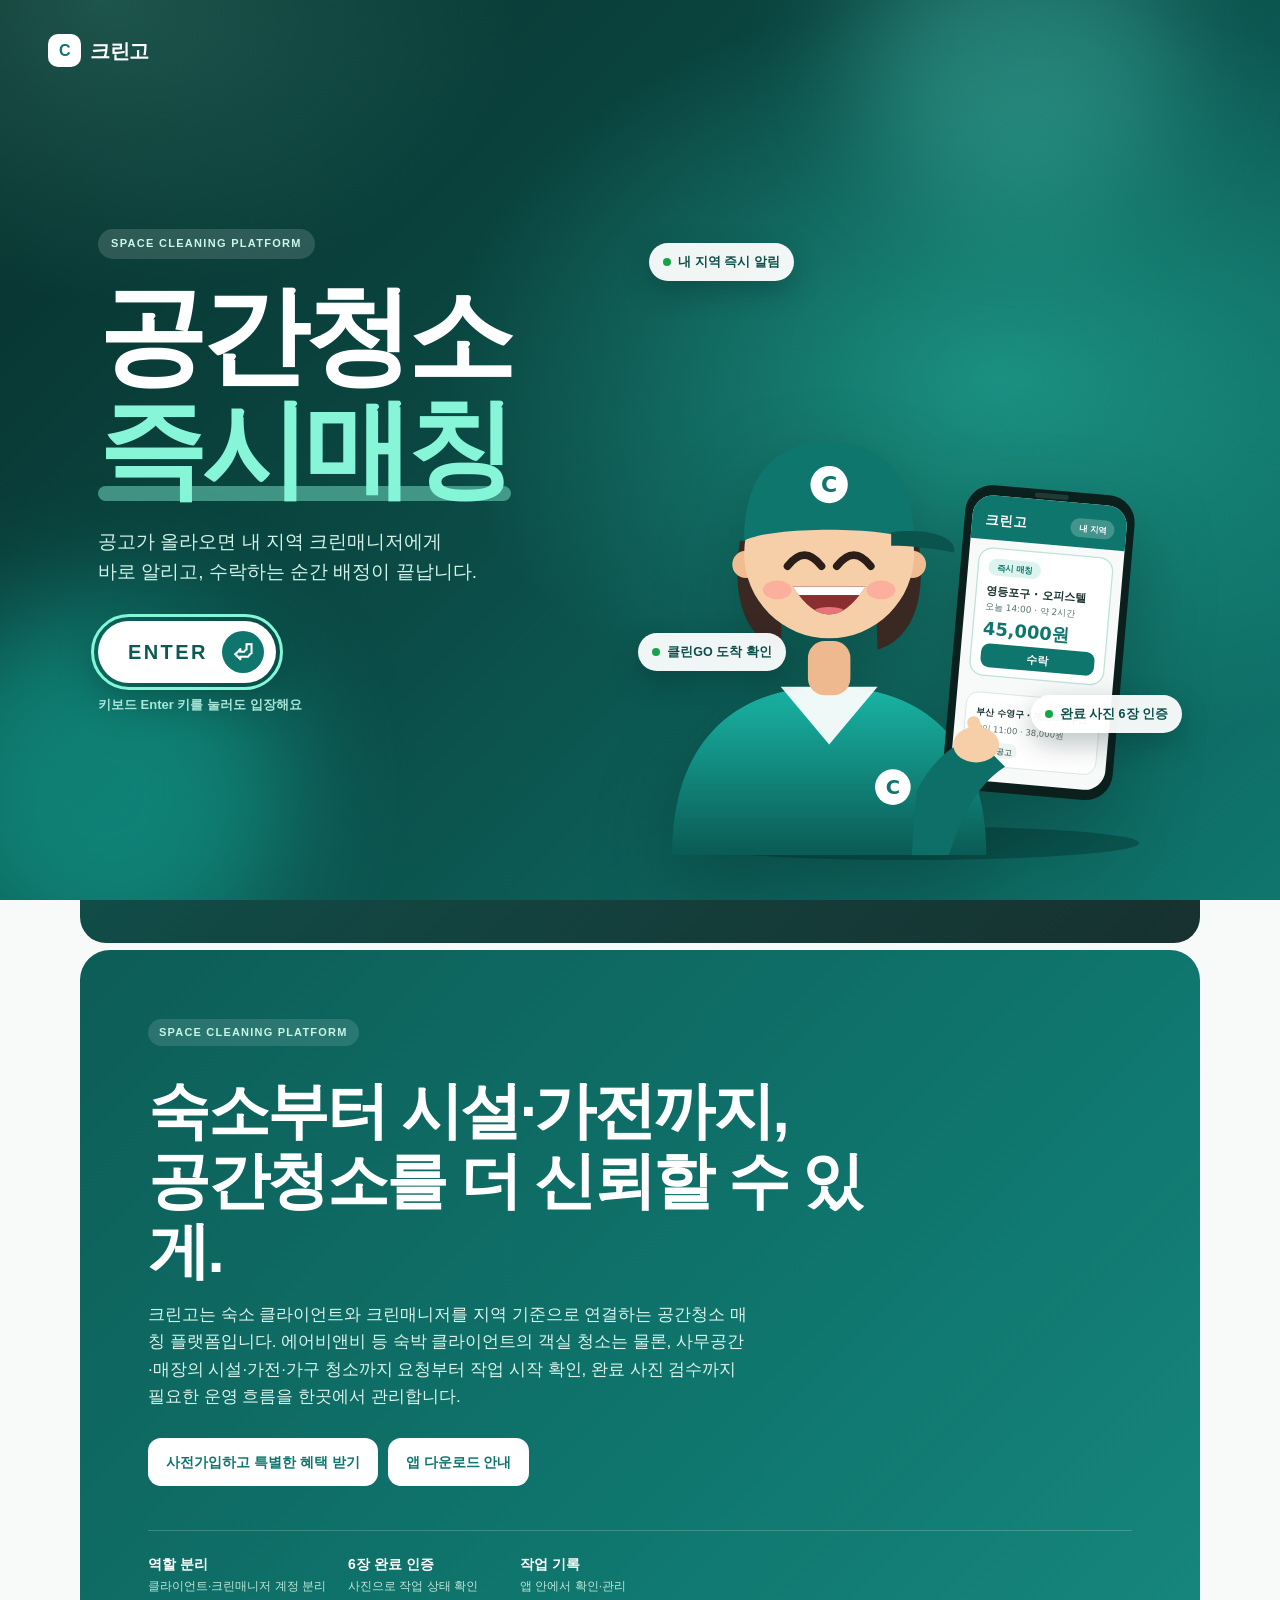
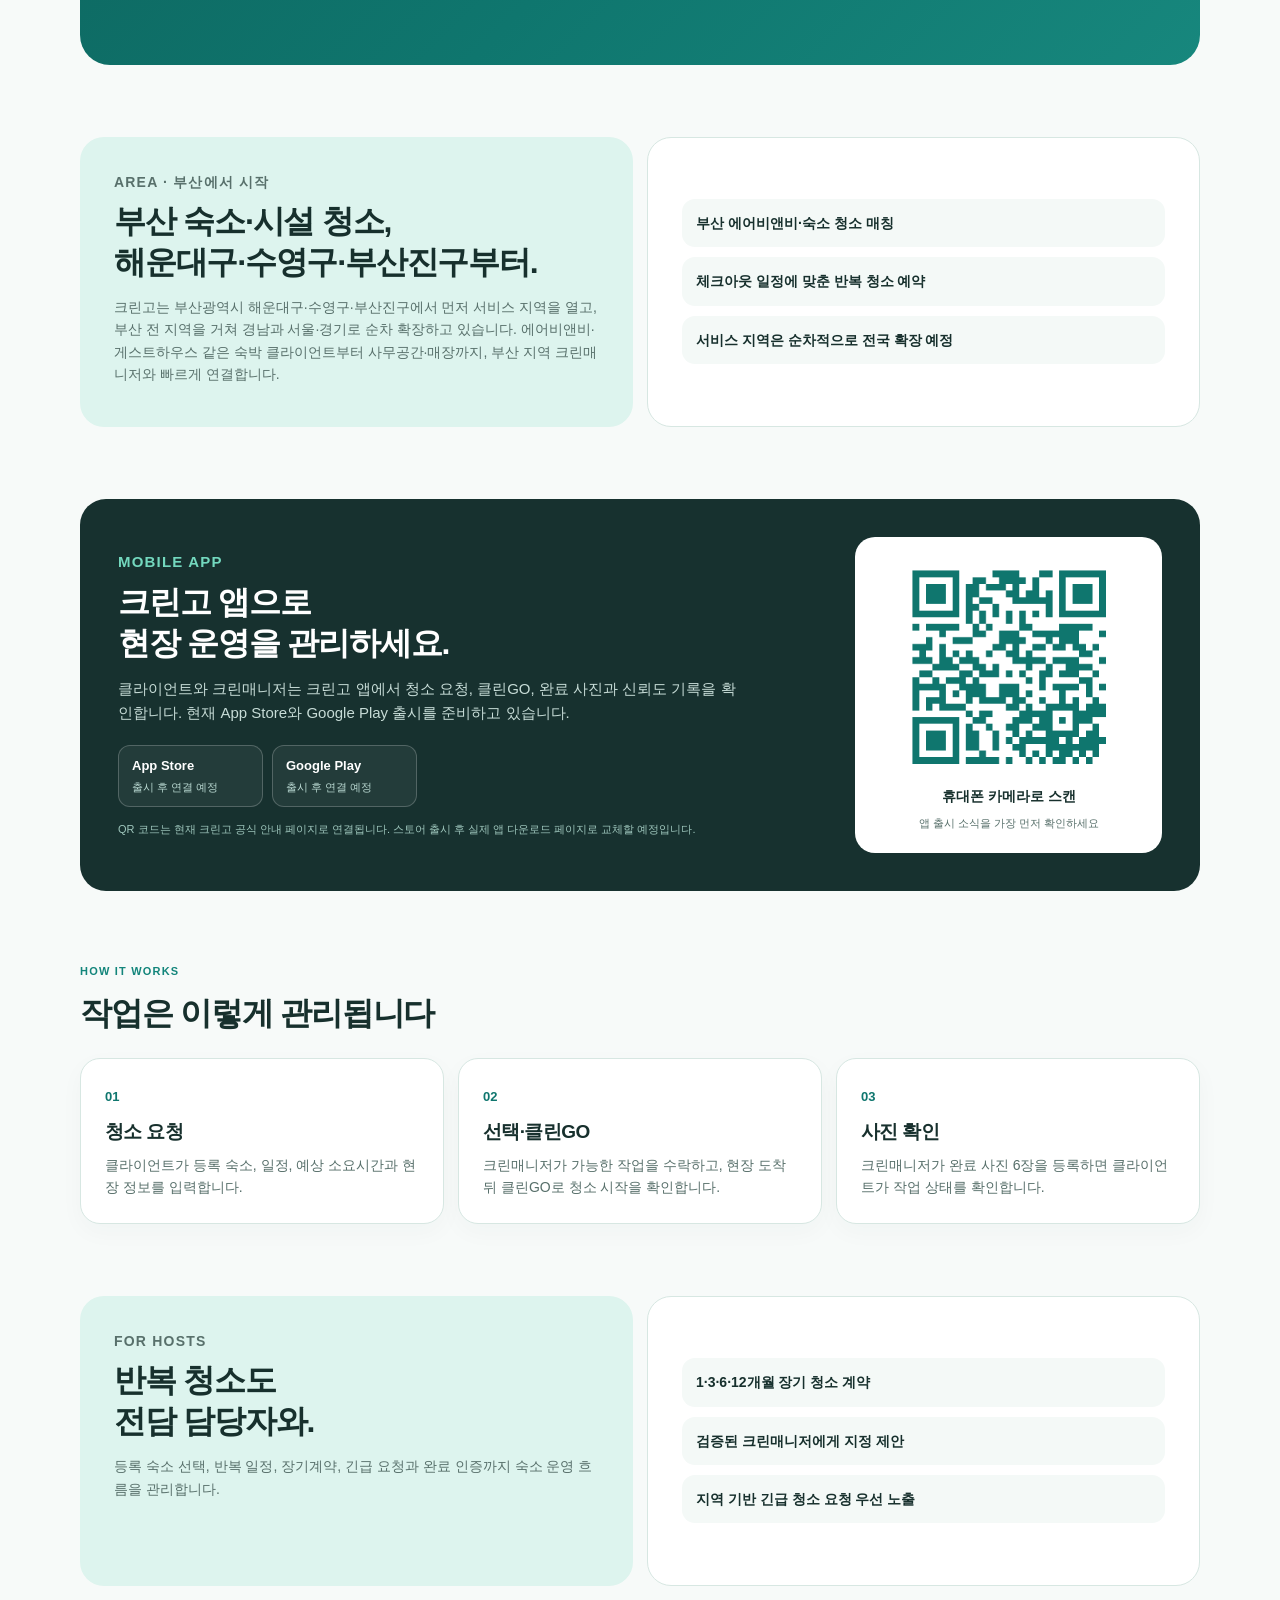
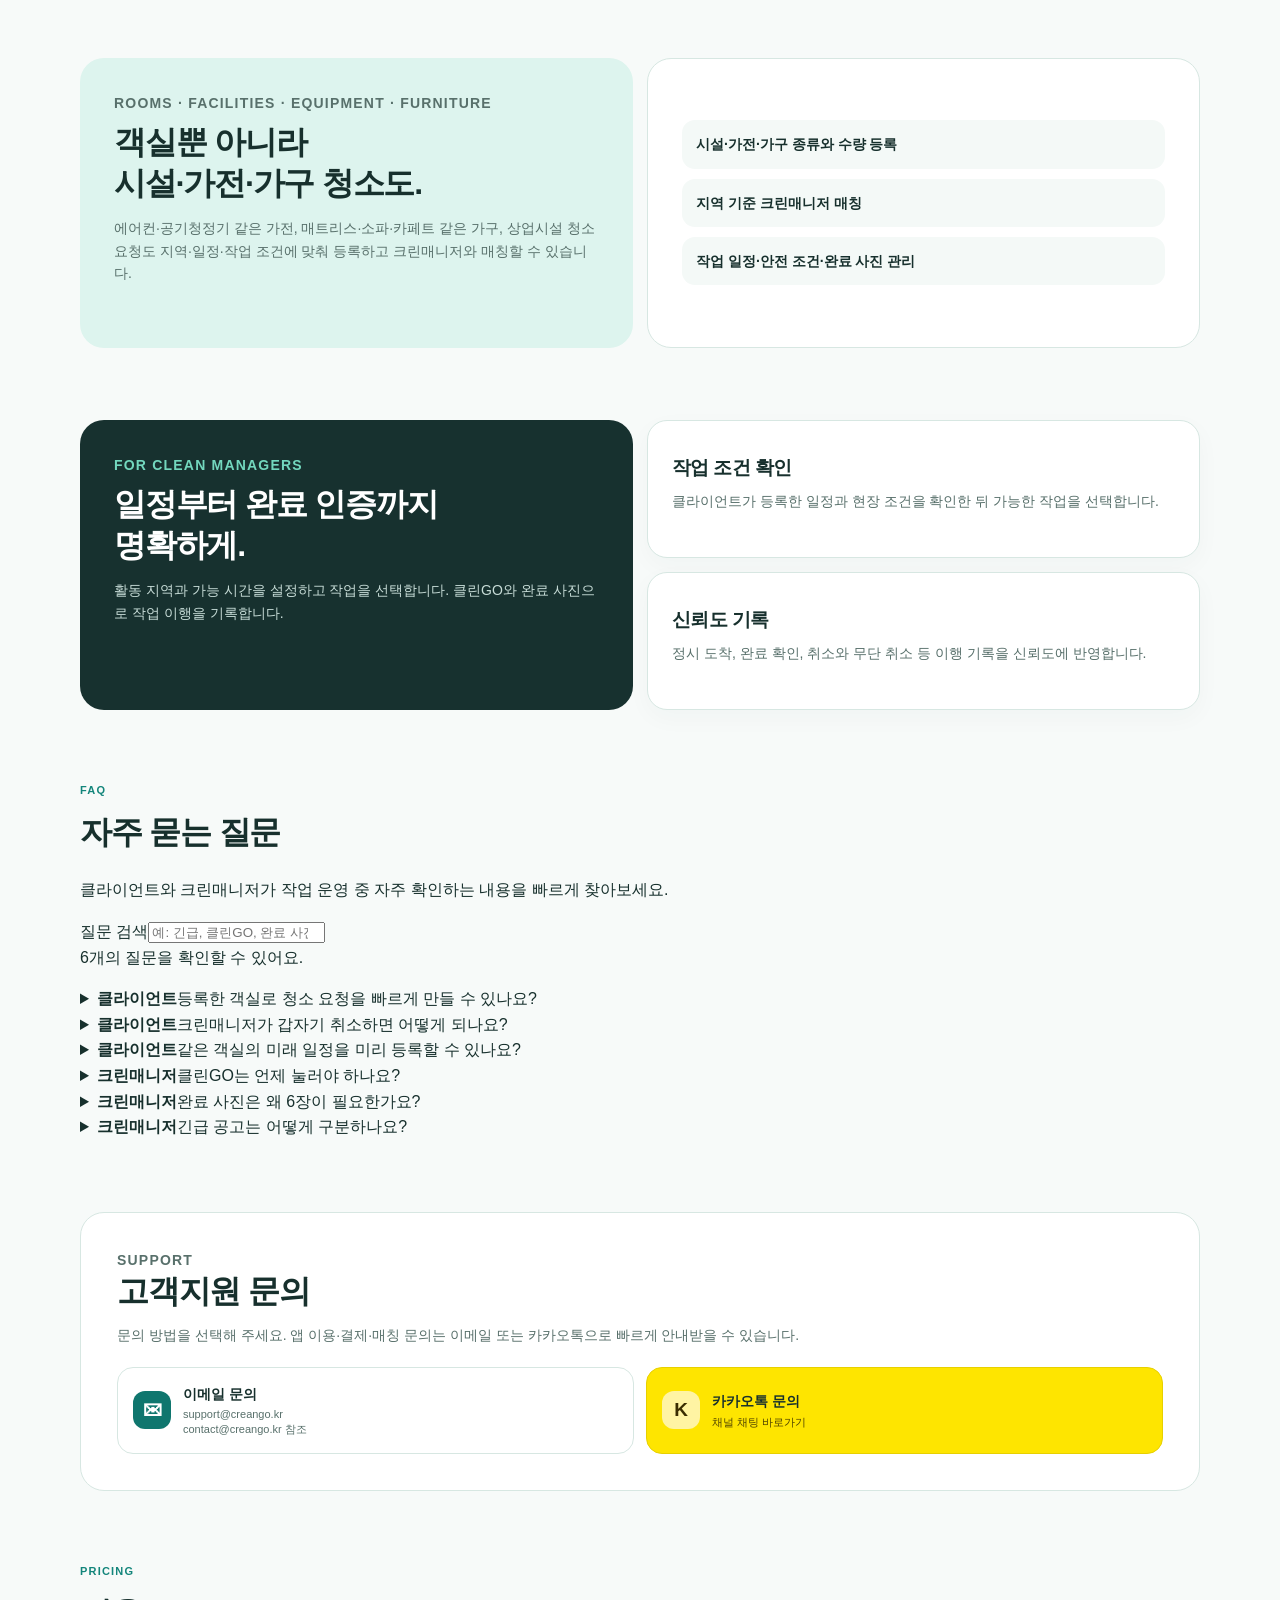
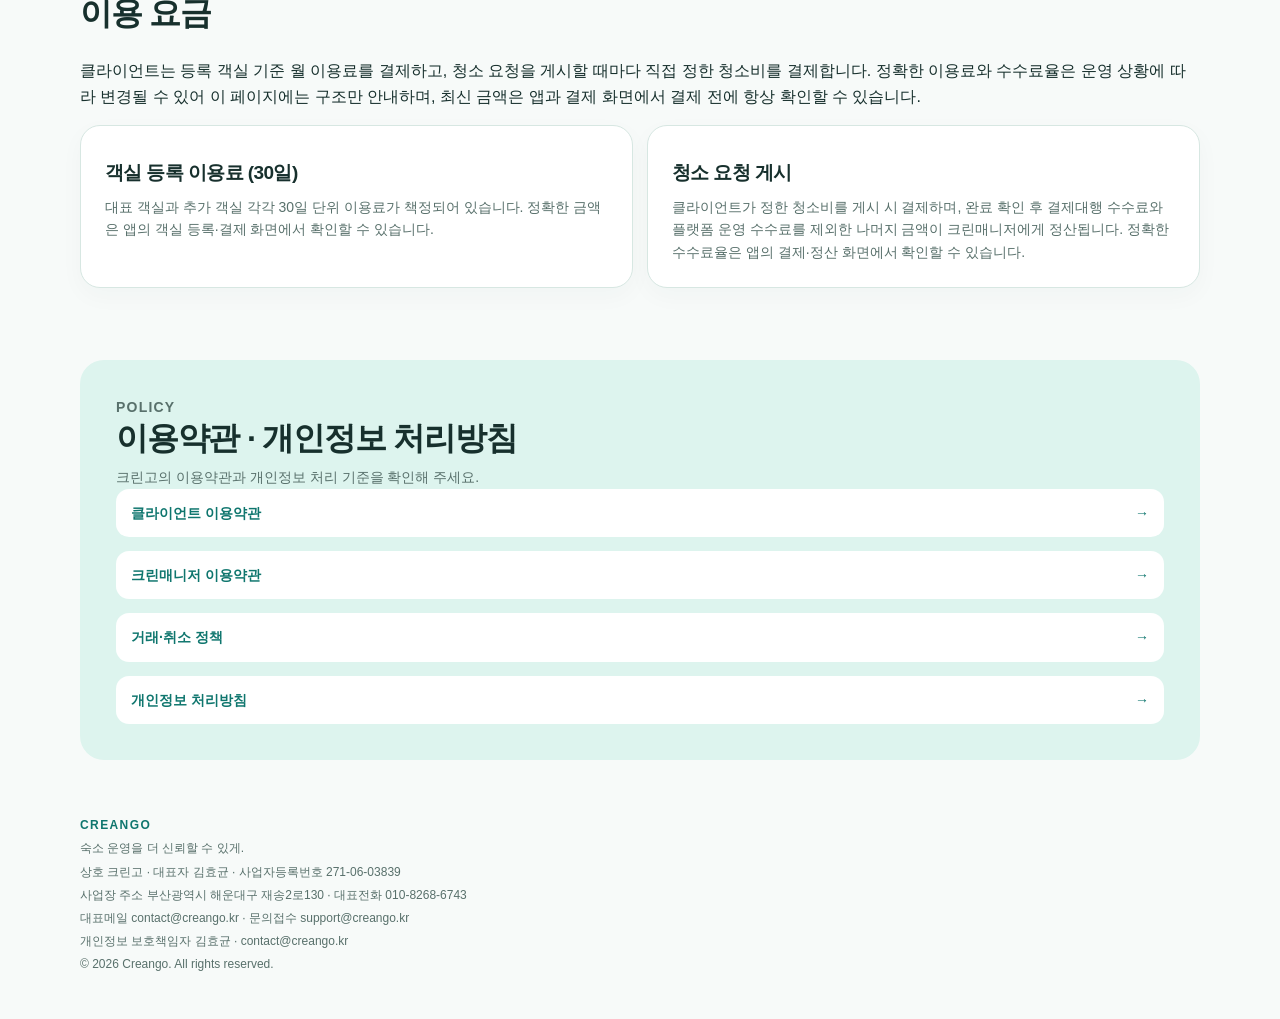
==== commit 361d69be: "홈페이지 사전가입 안내를 맨 위(첫 화면)로 올리고 상단 안내 띠를 추가하며, 모바일에서는 가입 폼이 먼저 보이게 합니다. Co-Authored-By: Claude Sonnet 5" ====
--- a/index.html
+++ b/index.html
@@ -84,6 +84,7 @@
     .app-download{display:grid;grid-template-columns:minmax(0,1.4fr) minmax(240px,.6fr);gap:22px;align-items:center;padding:38px;background:#17312f;border-radius:26px}.download-copy h2{margin:8px 0 13px;color:#fff}.download-copy>p{max-width:630px;margin-bottom:0;color:#c7dcd7;font-size:15px}.download-copy .tag{color:#73d8be}.store-status{display:flex;flex-wrap:wrap;gap:9px;margin-top:20px}.store-status span{display:grid;gap:2px;min-width:145px;padding:10px 13px;border:1px solid #ffffff36;border-radius:12px;background:#ffffff0e;color:#fff}.store-status b{font-size:13px}.store-status small{color:#b9d8d1;font-size:11px}.download-note{margin-top:14px!important;color:#9fc7bd!important;font-size:11px!important}.qr-card{display:grid;justify-items:center;gap:8px;padding:20px;background:#fff;border-radius:20px;color:#17302d;text-align:center}.qr-card img{display:block;width:min(100%,220px);height:auto;mix-blend-mode:multiply}.qr-card strong{font-size:14px}.qr-card span{color:#58706b;font-size:11px}.modal-open{overflow:hidden}.support-modal[hidden]{display:none}.support-modal{position:fixed;z-index:20;inset:0;display:grid;place-items:center;padding:24px}.support-modal__backdrop{position:absolute;inset:0;background:#0b2825a8;backdrop-filter:blur(4px)}.support-modal__dialog{position:relative;width:min(680px,100%);max-height:min(850px,calc(100vh - 48px));overflow:auto;padding:30px;border:1px solid #c5e1d9;border-radius:25px;background:#f7faf9;box-shadow:0 30px 70px #09211e55}.support-modal__close{position:absolute;top:17px;right:17px;width:38px;height:38px;border:0;border-radius:50%;color:#58706b;background:#e9f2ef;font-size:24px;line-height:1;cursor:pointer}.support-modal__dialog h2{margin:7px 42px 8px 0}.support-modal__dialog>p{color:var(--muted);font-size:13px}.support-option-grid{display:grid;grid-template-columns:repeat(2,1fr);gap:10px}.support-option{display:flex;align-items:flex-start;gap:10px;min-height:76px;padding:13px;border:1px solid var(--line);border-radius:15px;background:#fff;cursor:pointer}.support-option:focus-within{outline:3px solid #0f766e20;border-color:var(--teal)}.support-option input{position:absolute;opacity:0;pointer-events:none}.support-option__icon{display:grid;flex:0 0 34px;place-items:center;width:34px;height:34px;border-radius:10px;color:var(--teal);background:#e7f5f1;font-size:16px;font-weight:900}.support-option b{display:block;font-size:13px}.support-option small{display:block;margin-top:2px;color:var(--muted);font-size:11px;line-height:1.35}.support-option:has(input:checked){border-color:var(--teal);background:#eaf7f3;box-shadow:inset 0 0 0 1px var(--teal)}.support-option:has(input:checked) .support-option__icon{color:#fff;background:var(--teal)}.support-role-grid{display:grid;grid-template-columns:1fr 1fr;gap:10px}.support-modal .form-label{display:block;margin:20px 0 8px;color:var(--ink);font-size:13px;font-weight:900}.support-modal textarea{width:100%;min-height:126px;padding:13px;border:1px solid var(--line);border-radius:14px;resize:vertical;color:var(--ink);background:#fff;font:inherit}.support-modal textarea:focus{outline:none;border-color:var(--teal);box-shadow:0 0 0 3px #0f766e20}.support-modal__footer{display:flex;align-items:center;justify-content:space-between;gap:14px;margin-top:14px}.support-modal__note{margin:0;color:var(--muted);font-size:11px;line-height:1.45}.support-modal .support-submit{justify-self:auto}@media(max-width:720px){.app-download{grid-template-columns:1fr;padding:27px}.qr-card{max-width:320px;width:100%;margin-inline:auto}.support-modal{padding:14px;place-items:end center}.support-modal__dialog{max-height:calc(100vh - 28px);padding:25px 18px 20px;border-radius:23px}.support-option-grid{grid-template-columns:1fr}.support-modal__footer{align-items:stretch;flex-direction:column}.support-modal .support-submit{width:100%}}
   </style>
 <style>
+    .prereg-bar{display:flex;flex-wrap:wrap;gap:6px 14px;align-items:center;justify-content:center;padding:10px 16px;background:#ffd86b;color:#4a3500;font-size:14px;font-weight:900;text-decoration:none;text-align:center}.prereg-bar span{text-decoration:underline}
     .prereg{display:grid;grid-template-columns:minmax(0,1.1fr) minmax(280px,.9fr);gap:26px;align-items:start;padding:36px;border-radius:26px;background:linear-gradient(135deg,#0d5d57,#17312f);color:#fff}
     .prereg h2{margin:6px 0 12px;color:#fff;font-size:clamp(24px,4vw,34px);line-height:1.25}.prereg .tag{color:#9be7d9}
     .prereg-period{display:inline-block;margin:0 0 12px;padding:6px 12px;border-radius:999px;background:#ffd86b;color:#4a3500;font-size:13px;font-weight:900}
@@ -103,7 +104,7 @@
     .prereg-next{margin:0;font-size:12px;color:#58706b;text-align:center}
     .prereg-cta{position:fixed;left:12px;right:12px;bottom:12px;z-index:30;display:none;align-items:center;justify-content:center;min-height:54px;border-radius:16px;background:#0F766E;color:#fff;font-size:16px;font-weight:900;text-decoration:none;box-shadow:0 8px 24px rgba(0,0,0,.25)}.prereg-cta.show{display:flex}
     @media(min-width:761px){.prereg-cta{left:auto;right:24px;width:320px}}
-    @media(max-width:760px){.prereg{grid-template-columns:1fr;padding:24px 18px}}
+    @media(max-width:760px){.prereg{grid-template-columns:1fr;padding:24px 18px;gap:14px}.prereg-copy{display:contents}.prereg>.prereg-copy>*{order:1}.prereg>.prereg-form{order:2}.prereg>.prereg-copy>.prereg-points,.prereg>.prereg-copy>.prereg-fine{order:3}.prereg .tag,.prereg-period,.prereg h2,.prereg-copy p{margin-top:0;margin-bottom:0}.prereg-period{justify-self:start}}
   </style>
 </head>
 <body>
@@ -234,13 +235,14 @@
     </div>
   </div>
   <a class="skip" href="#main">본문으로 이동</a>
+  <a class="prereg-bar" href="#pre-register"><b>현재 사전가입 기간입니다</b><span>사전가입하고 특별한 혜택 받기 →</span></a>
   <header class="nav wrap">
     <a class="brand" href="./" aria-label="크린고 홈"><b>C</b> 크린고</a>
     <nav aria-label="주요 메뉴"><a href="#pre-register">사전가입</a><a href="#flow">이용 흐름</a><a href="#facilities">시설·가전</a><a href="#pricing">이용 요금</a><a href="#app-download">앱 다운로드</a><a href="#faq">FAQ</a><a href="#support">고객지원</a></nav>
   </header>
   <main id="main">
+    <section id="pre-register" class="wrap section prereg" aria-labelledby="prereg-title"><div class="prereg-copy"><p class="tag">REAL-TIME MATCHING · PRE-REGISTRATION</p><span class="prereg-period">현재 사전가입 기간입니다.</span><h2 id="prereg-title">실시간 매칭,<br>미리 가입하고 특별한 혜택을 드립니다.</h2><p>청소가 필요한 순간 지역 크린매니저와 실시간 매칭되는 크린고. 휴대폰 번호만 남겨 두시면 정식 출시 때 문자로 가장 먼저 알려 드립니다.</p><p class="prereg-benefit">사전가입하시면 클라이언트, 크린매니저 모두 정식 출시 후 특별한 혜택을 받아보실 수 있습니다.</p><ul class="prereg-points" aria-label="크린고가 다른 이유"><li><i>⚡</i><div><b>실시간 매칭</b><span>공고를 올리면 지역 크린매니저에게 바로 알림이 가고, 가장 먼저 수락한 매니저가 즉시 배정돼요.</span></div></li><li><i>🛡</i><div><b>노쇼 방지 이중 장치 (객실 청소)</b><span>① 시작 1시간 전 매니저 출발 확인 → ② 출발 확인이 없으면 대체 매니저를 미리 구할 수 있어요. 이동 위치도 지도로 확인합니다.</span></div></li><li><i>📸</i><div><b>완료 사진 인증 · 신뢰도</b><span>청소가 끝나면 사진으로 검수하고, 작업 이력은 신뢰도 점수로 쌓여요.</span></div></li></ul><p class="prereg-fine">※ 결제대행사(PG) 수수료는 별도로 부과됩니다.</p></div><form id="pre-register-form" class="prereg-form" novalidate><fieldset><legend>어떻게 이용하실 예정인가요?</legend><div class="prereg-roles"><label><input type="radio" name="role" value="host" checked><span>클라이언트<br><small>청소를 맡길게요</small></span></label><label><input type="radio" name="role" value="cleaner"><span>크린매니저<br><small>청소를 할게요</small></span></label></div></fieldset><div><label class="field-label" for="pre-register-phone">휴대폰 번호</label><input id="pre-register-phone" name="phone" type="tel" inputmode="numeric" autocomplete="tel" placeholder="010-0000-0000" maxlength="13" required></div><div class="prereg-consent"><label><input type="checkbox" name="consentPrivacy" required><span>(필수) 개인정보 수집·이용에 동의합니다.</span></label><details><summary>수집·이용 안내 보기</summary><p>수집 항목: 휴대폰 번호, 선택한 이용 유형 · 이용 목적: 정식 출시 안내 문자 발송 및 사전가입 혜택 안내 · 보유 기간: 출시 안내 및 혜택 적용 완료 후 지체 없이 파기(동의 철회 시 즉시 삭제). 동의를 거부할 수 있으나, 거부하면 사전가입이 어렵습니다.</p></details><label><input type="checkbox" name="consentLaunchSms" required><span>(필수) 출시 안내 문자 수신에 동의합니다.</span></label></div><p class="prereg-gift">🎁 지금 번호만 남기면 <b>특별한 혜택</b>을 받아보실 수 있어요. 출시 소식도 문자로 가장 먼저!</p><button class="prereg-submit" type="submit">사전가입하고 특별한 혜택 받기</button><p class="prereg-next">가입 후 별도 절차는 없어요. 출시되면 문자로 안내해 드립니다.</p><p id="pre-register-message" class="prereg-message" role="status" aria-live="polite"></p></form></section>
     <section class="hero wrap"><p class="tag hero-tag">SPACE CLEANING PLATFORM</p><h1>숙소부터 시설·가전까지,<br>공간청소를 더 신뢰할 수 있게.</h1><p class="lead">크린고는 숙소 클라이언트와 크린매니저를 지역 기준으로 연결하는 공간청소 매칭 플랫폼입니다. 에어비앤비 등 숙박 클라이언트의 객실 청소는 물론, 사무공간·매장의 시설·가전·가구 청소까지 요청부터 작업 시작 확인, 완료 사진 검수까지 필요한 운영 흐름을 한곳에서 관리합니다.</p><div class="actions"><a class="button light" href="#pre-register">사전가입하고 특별한 혜택 받기</a><a class="button light" href="#app-download">앱 다운로드 안내</a></div><div class="facts"><div><strong>역할 분리</strong><span>클라이언트·크린매니저 계정 분리</span></div><div><strong>6장 완료 인증</strong><span>사진으로 작업 상태 확인</span></div><div><strong>작업 기록</strong><span>앱 안에서 확인·관리</span></div></div></section>
-    <section id="pre-register" class="wrap section prereg" aria-labelledby="prereg-title"><div class="prereg-copy"><p class="tag">REAL-TIME MATCHING · PRE-REGISTRATION</p><span class="prereg-period">현재 사전가입 기간입니다.</span><h2 id="prereg-title">실시간 매칭,<br>미리 가입하고 특별한 혜택을 드립니다.</h2><p>청소가 필요한 순간 지역 크린매니저와 실시간 매칭되는 크린고. 휴대폰 번호만 남겨 두시면 정식 출시 때 문자로 가장 먼저 알려 드립니다.</p><p class="prereg-benefit">사전가입하시면 클라이언트, 크린매니저 모두 정식 출시 후 특별한 혜택을 받아보실 수 있습니다.</p><ul class="prereg-points" aria-label="크린고가 다른 이유"><li><i>⚡</i><div><b>실시간 매칭</b><span>공고를 올리면 지역 크린매니저에게 바로 알림이 가고, 가장 먼저 수락한 매니저가 즉시 배정돼요.</span></div></li><li><i>🛡</i><div><b>노쇼 방지 이중 장치 (객실 청소)</b><span>① 시작 1시간 전 매니저 출발 확인 → ② 출발 확인이 없으면 대체 매니저를 미리 구할 수 있어요. 이동 위치도 지도로 확인합니다.</span></div></li><li><i>📸</i><div><b>완료 사진 인증 · 신뢰도</b><span>청소가 끝나면 사진으로 검수하고, 작업 이력은 신뢰도 점수로 쌓여요.</span></div></li></ul><p class="prereg-fine">※ 결제대행사(PG) 수수료는 별도로 부과됩니다.</p></div><form id="pre-register-form" class="prereg-form" novalidate><fieldset><legend>어떻게 이용하실 예정인가요?</legend><div class="prereg-roles"><label><input type="radio" name="role" value="host" checked><span>클라이언트<br><small>청소를 맡길게요</small></span></label><label><input type="radio" name="role" value="cleaner"><span>크린매니저<br><small>청소를 할게요</small></span></label></div></fieldset><div><label class="field-label" for="pre-register-phone">휴대폰 번호</label><input id="pre-register-phone" name="phone" type="tel" inputmode="numeric" autocomplete="tel" placeholder="010-0000-0000" maxlength="13" required></div><div class="prereg-consent"><label><input type="checkbox" name="consentPrivacy" required><span>(필수) 개인정보 수집·이용에 동의합니다.</span></label><details><summary>수집·이용 안내 보기</summary><p>수집 항목: 휴대폰 번호, 선택한 이용 유형 · 이용 목적: 정식 출시 안내 문자 발송 및 사전가입 혜택 안내 · 보유 기간: 출시 안내 및 혜택 적용 완료 후 지체 없이 파기(동의 철회 시 즉시 삭제). 동의를 거부할 수 있으나, 거부하면 사전가입이 어렵습니다.</p></details><label><input type="checkbox" name="consentLaunchSms" required><span>(필수) 출시 안내 문자 수신에 동의합니다.</span></label></div><p class="prereg-gift">🎁 지금 번호만 남기면 <b>특별한 혜택</b>을 받아보실 수 있어요. 출시 소식도 문자로 가장 먼저!</p><button class="prereg-submit" type="submit">사전가입하고 특별한 혜택 받기</button><p class="prereg-next">가입 후 별도 절차는 없어요. 출시되면 문자로 안내해 드립니다.</p><p id="pre-register-message" class="prereg-message" role="status" aria-live="polite"></p></form></section>
     <section class="wrap section grid two"><article class="feature mint"><p class="tag">AREA · 부산에서 시작</p><h2>부산 숙소·시설 청소,<br>해운대구·수영구·부산진구부터.</h2><p>크린고는 부산광역시 해운대구·수영구·부산진구에서 먼저 서비스 지역을 열고, 부산 전 지역을 거쳐 경남과 서울·경기로 순차 확장하고 있습니다. 에어비앤비·게스트하우스 같은 숙박 클라이언트부터 사무공간·매장까지, 부산 지역 크린매니저와 빠르게 연결합니다.</p></article><article class="feature list"><p>부산 에어비앤비·숙소 청소 매칭</p><p>체크아웃 일정에 맞춘 반복 청소 예약</p><p>서비스 지역은 순차적으로 전국 확장 예정</p></article></section>
     <section id="app-download" class="wrap section app-download"><div class="download-copy"><p class="tag">MOBILE APP</p><h2>크린고 앱으로<br>현장 운영을 관리하세요.</h2><p>클라이언트와 크린매니저는 크린고 앱에서 청소 요청, 클린GO, 완료 사진과 신뢰도 기록을 확인합니다. 현재 App Store와 Google Play 출시를 준비하고 있습니다.</p><div class="store-status"><span><b>App Store</b><small>출시 후 연결 예정</small></span><span><b>Google Play</b><small>출시 후 연결 예정</small></span></div><p class="download-note">QR 코드는 현재 크린고 공식 안내 페이지로 연결됩니다. 스토어 출시 후 실제 앱 다운로드 페이지로 교체할 예정입니다.</p></div><aside class="qr-card"><img src="./creango-app-info-qr.png" width="320" height="320" alt="크린고 공식 안내 페이지 QR 코드"><strong>휴대폰 카메라로 스캔</strong><span>앱 출시 소식을 가장 먼저 확인하세요</span></aside></section>
     <section id="flow" class="wrap section"><p class="tag">HOW IT WORKS</p><h2>작업은 이렇게 관리됩니다</h2><div class="grid three"><article class="card"><em>01</em><h3>청소 요청</h3><p>클라이언트가 등록 숙소, 일정, 예상 소요시간과 현장 정보를 입력합니다.</p></article><article class="card"><em>02</em><h3>선택·클린GO</h3><p>크린매니저가 가능한 작업을 수락하고, 현장 도착 뒤 클린GO로 청소 시작을 확인합니다.</p></article><article class="card"><em>03</em><h3>사진 확인</h3><p>크린매니저가 완료 사진 6장을 등록하면 클라이언트가 작업 상태를 확인합니다.</p></article></div></section>
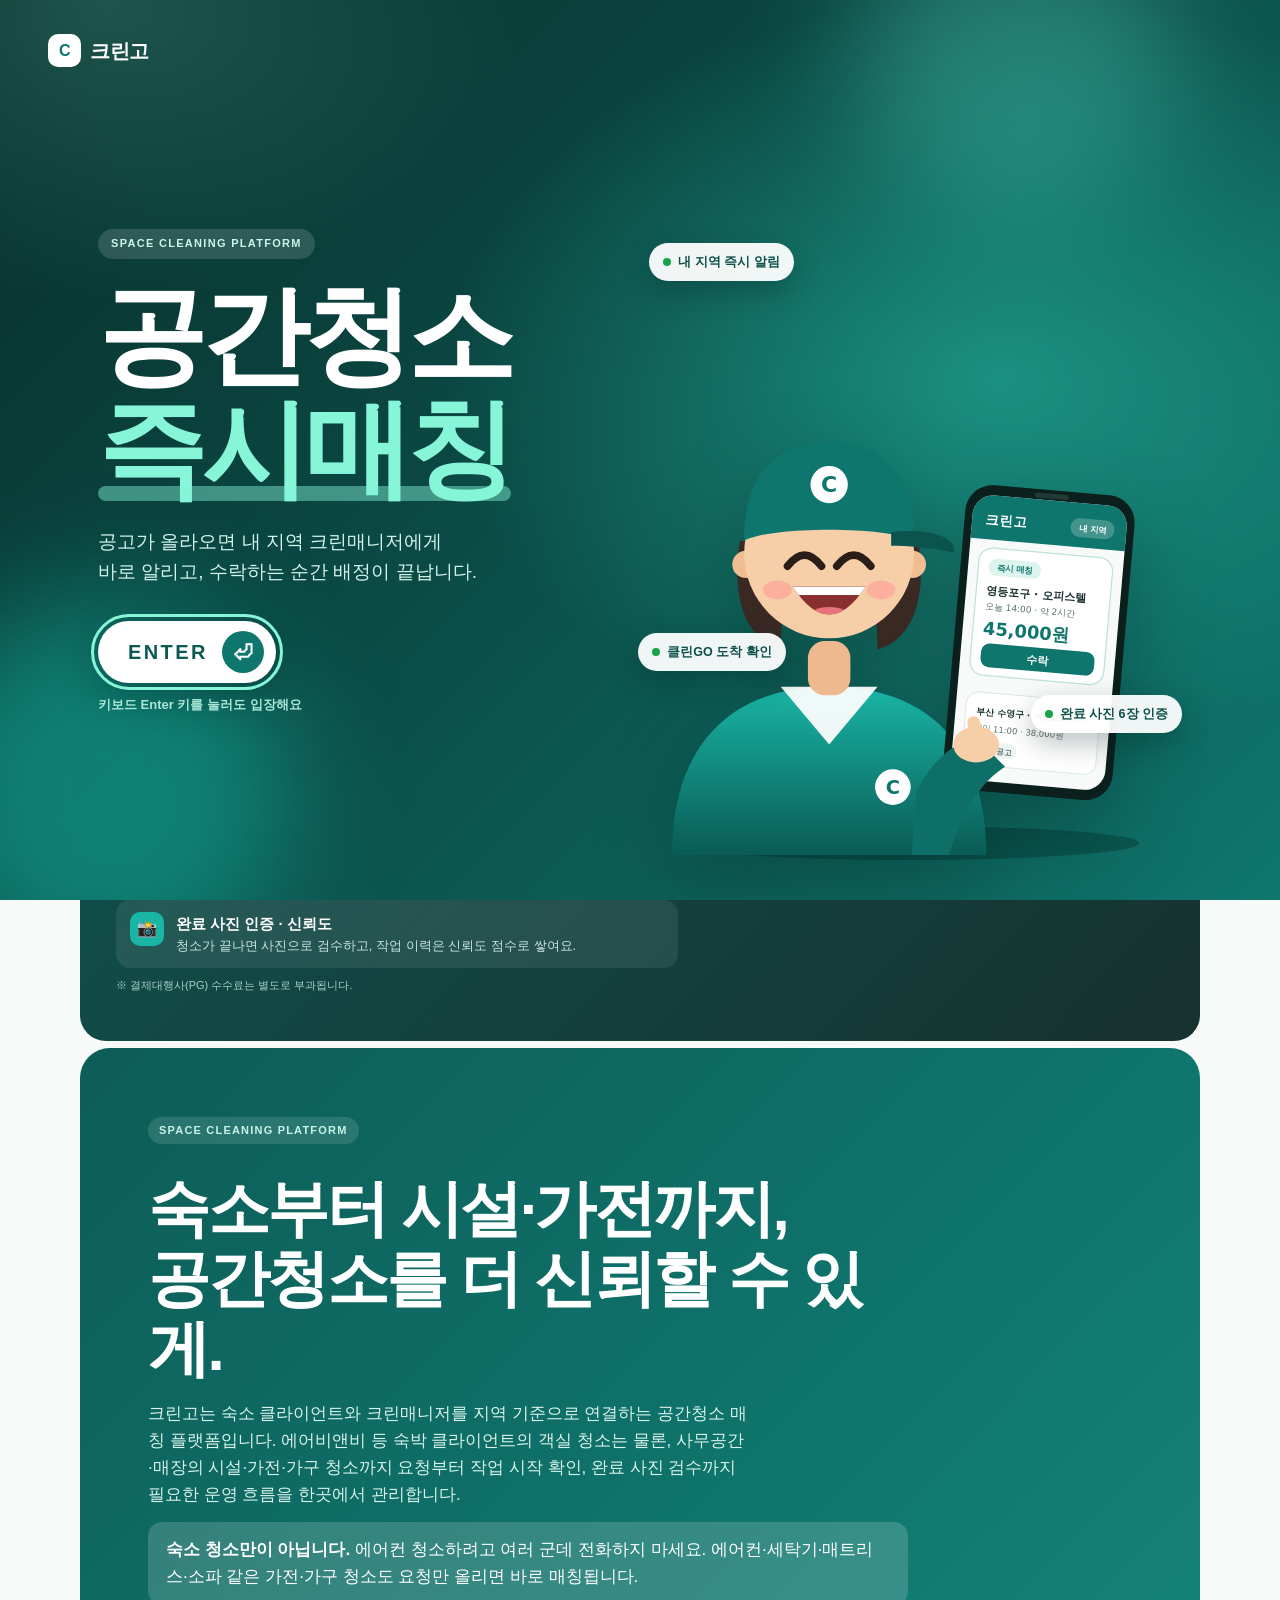
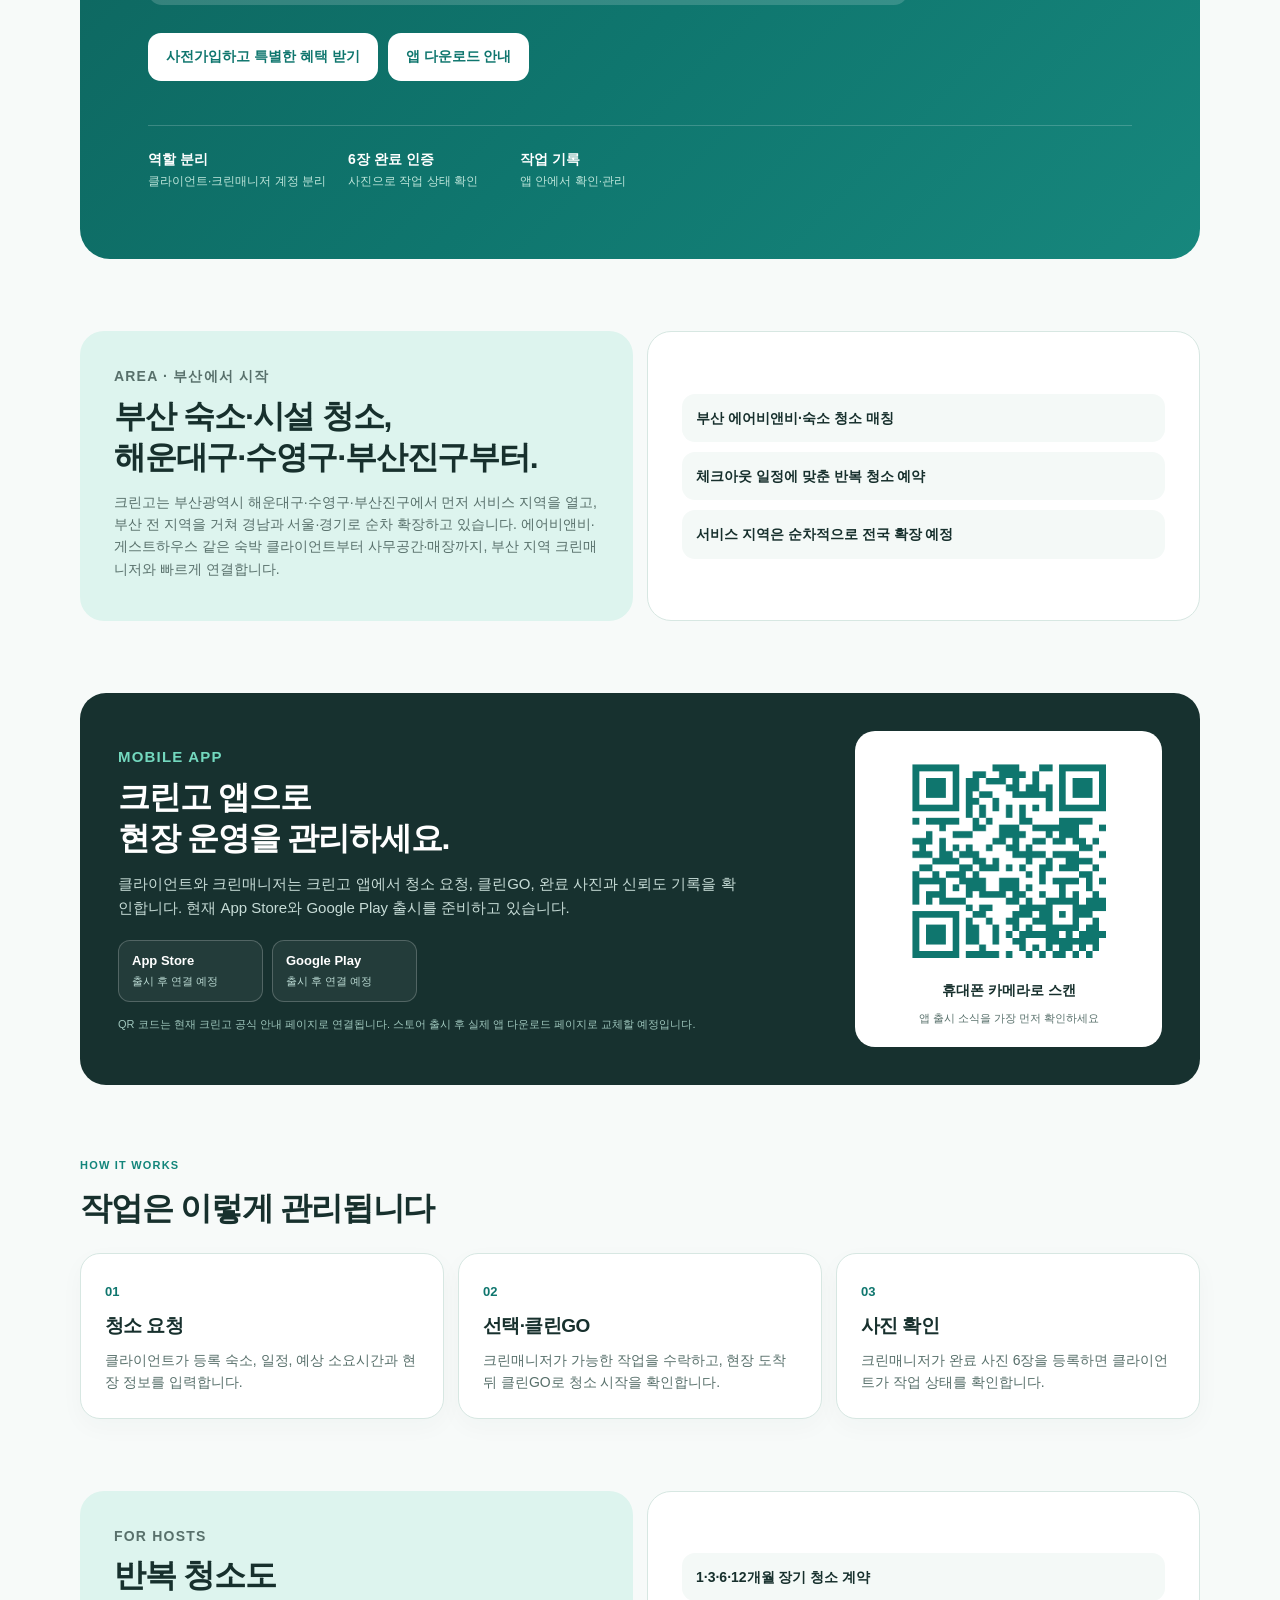
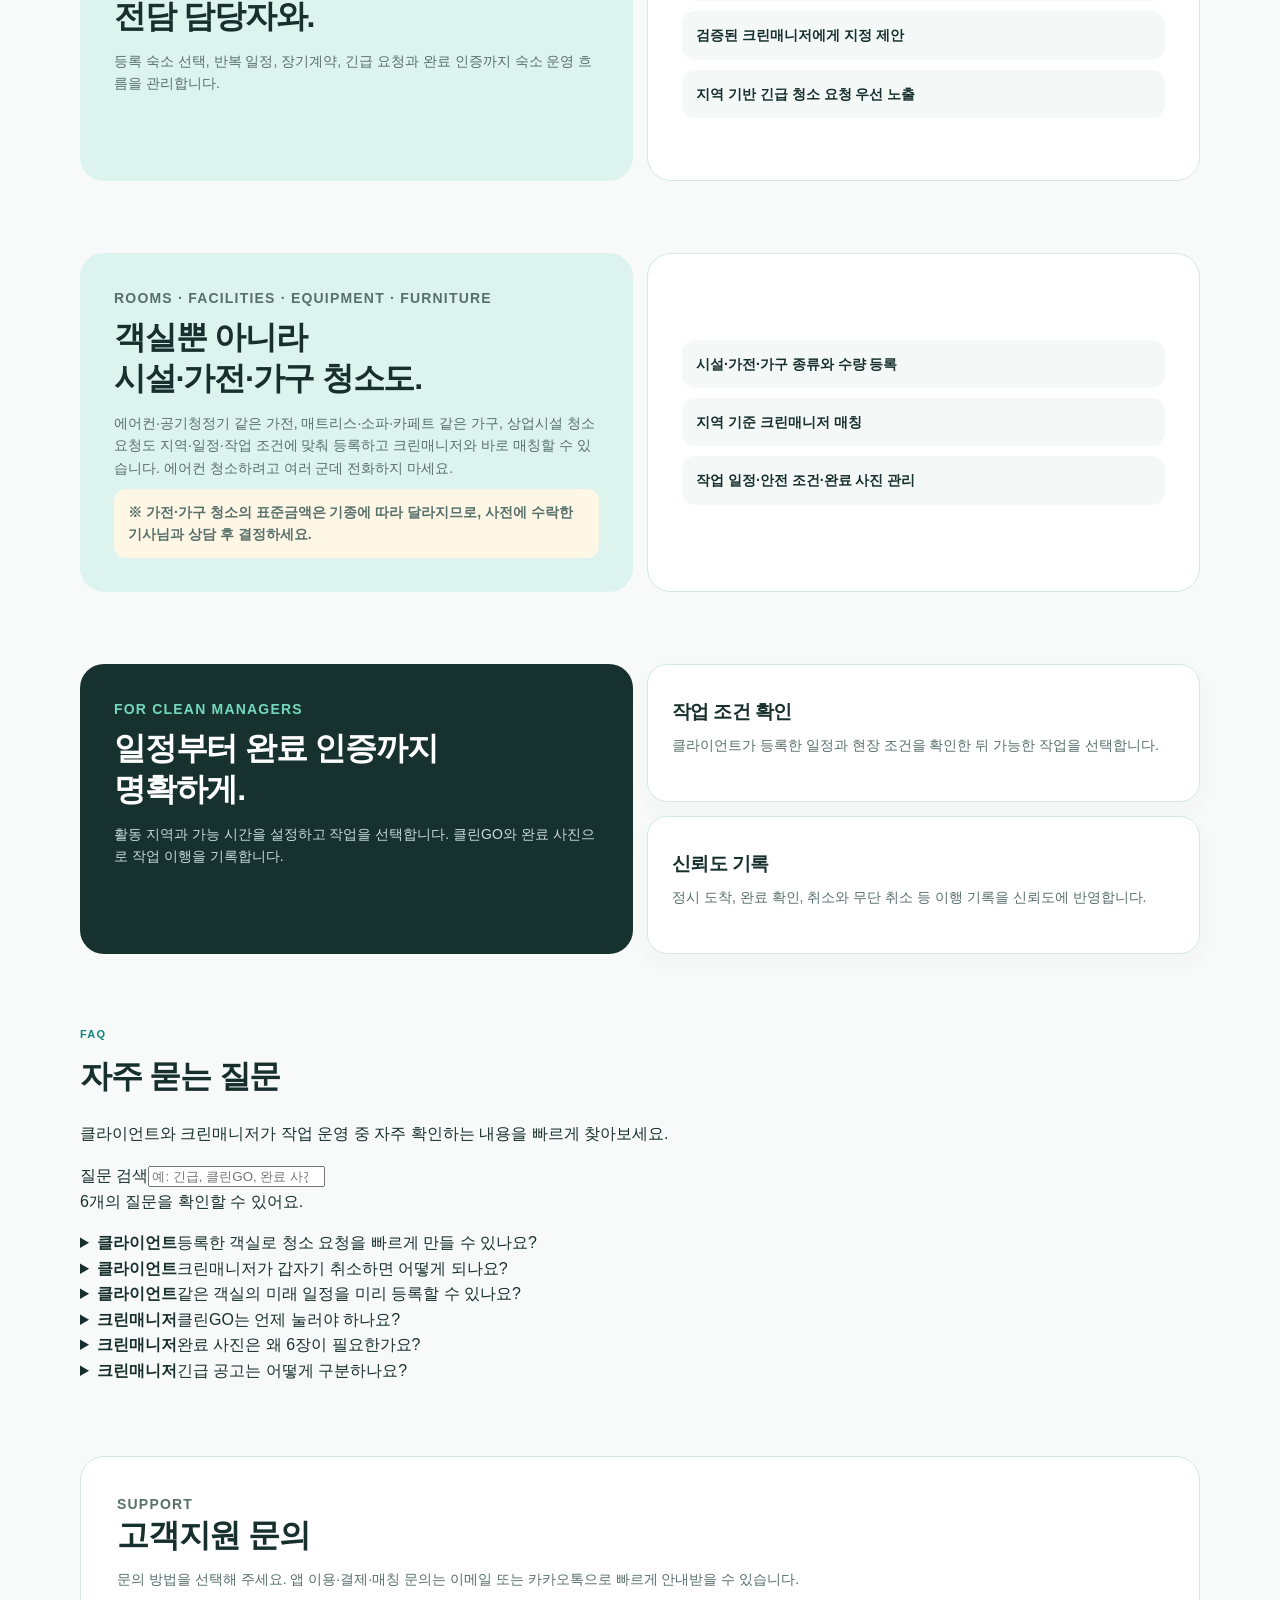
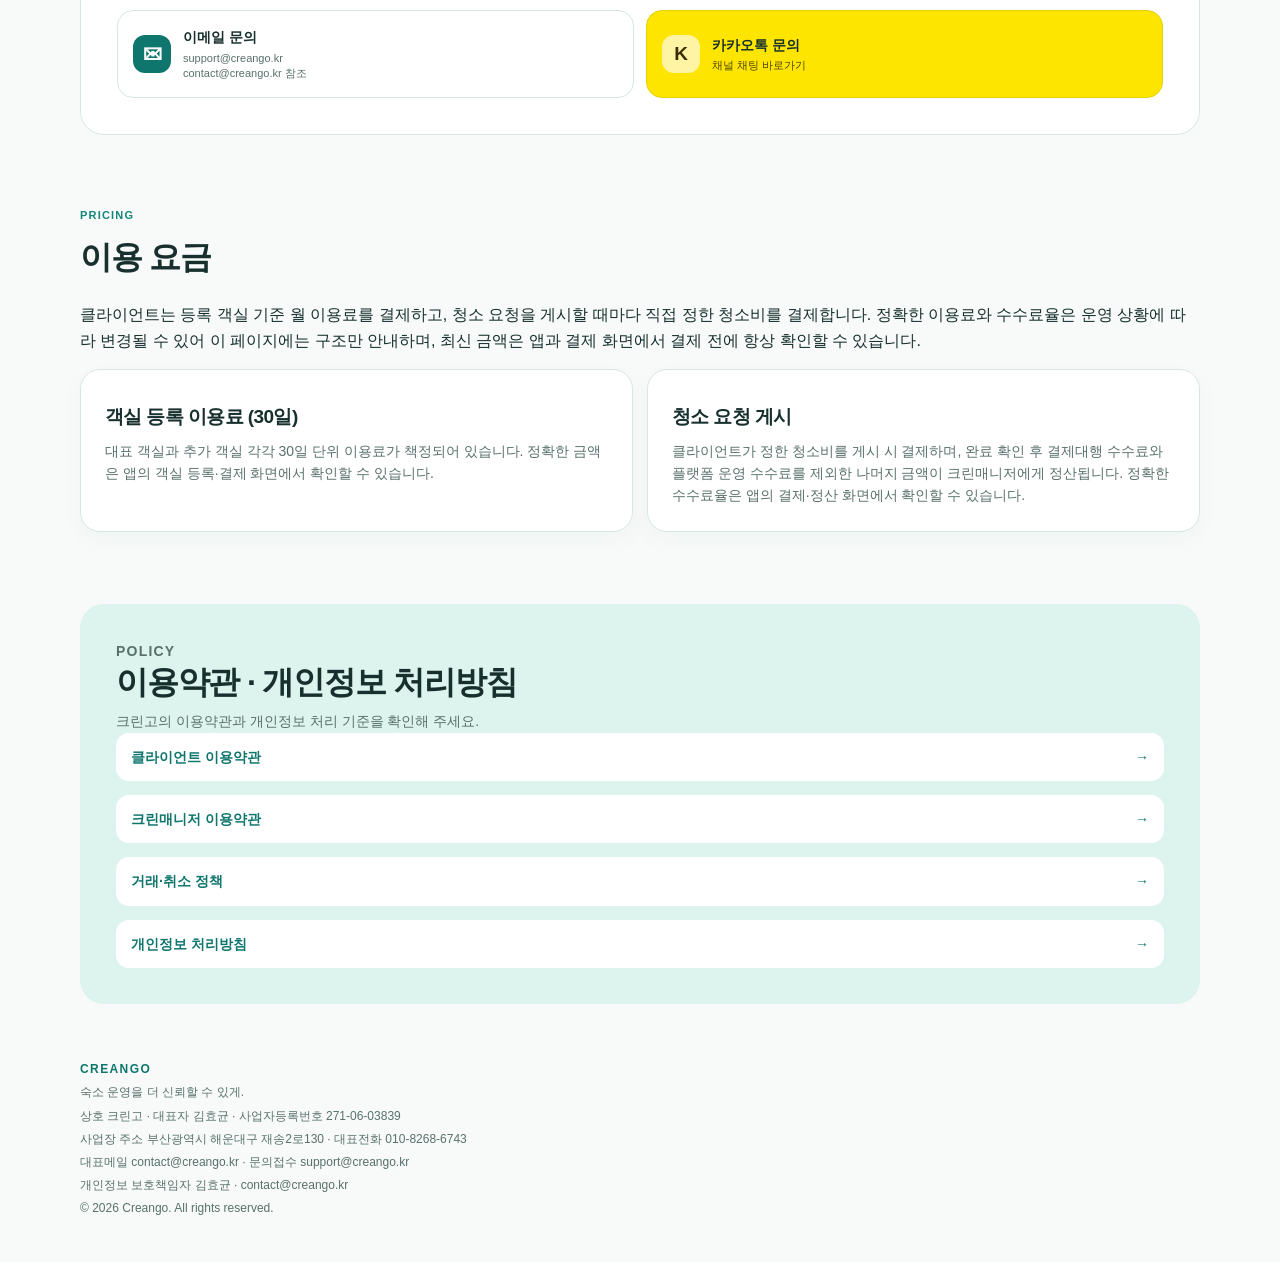
==== commit 9e1f68ba: "홈페이지 상단에 에어컨·가전·가구 청소도 바로 매칭된다는 문구와 가전·가구 금액 상담 안내를 추가합니다. Co-Authored-By: Claude Sonnet 5.5 <norepl" ====
--- a/index.html
+++ b/index.html
@@ -241,13 +241,13 @@
     <nav aria-label="주요 메뉴"><a href="#pre-register">사전가입</a><a href="#flow">이용 흐름</a><a href="#facilities">시설·가전</a><a href="#pricing">이용 요금</a><a href="#app-download">앱 다운로드</a><a href="#faq">FAQ</a><a href="#support">고객지원</a></nav>
   </header>
   <main id="main">
-    <section id="pre-register" class="wrap section prereg" aria-labelledby="prereg-title"><div class="prereg-copy"><p class="tag">REAL-TIME MATCHING · PRE-REGISTRATION</p><span class="prereg-period">현재 사전가입 기간입니다.</span><h2 id="prereg-title">실시간 매칭,<br>미리 가입하고 특별한 혜택을 드립니다.</h2><p>청소가 필요한 순간 지역 크린매니저와 실시간 매칭되는 크린고. 휴대폰 번호만 남겨 두시면 정식 출시 때 문자로 가장 먼저 알려 드립니다.</p><p class="prereg-benefit">사전가입하시면 클라이언트, 크린매니저 모두 정식 출시 후 특별한 혜택을 받아보실 수 있습니다.</p><ul class="prereg-points" aria-label="크린고가 다른 이유"><li><i>⚡</i><div><b>실시간 매칭</b><span>공고를 올리면 지역 크린매니저에게 바로 알림이 가고, 가장 먼저 수락한 매니저가 즉시 배정돼요.</span></div></li><li><i>🛡</i><div><b>노쇼 방지 이중 장치 (객실 청소)</b><span>① 시작 1시간 전 매니저 출발 확인 → ② 출발 확인이 없으면 대체 매니저를 미리 구할 수 있어요. 이동 위치도 지도로 확인합니다.</span></div></li><li><i>📸</i><div><b>완료 사진 인증 · 신뢰도</b><span>청소가 끝나면 사진으로 검수하고, 작업 이력은 신뢰도 점수로 쌓여요.</span></div></li></ul><p class="prereg-fine">※ 결제대행사(PG) 수수료는 별도로 부과됩니다.</p></div><form id="pre-register-form" class="prereg-form" novalidate><fieldset><legend>어떻게 이용하실 예정인가요?</legend><div class="prereg-roles"><label><input type="radio" name="role" value="host" checked><span>클라이언트<br><small>청소를 맡길게요</small></span></label><label><input type="radio" name="role" value="cleaner"><span>크린매니저<br><small>청소를 할게요</small></span></label></div></fieldset><div><label class="field-label" for="pre-register-phone">휴대폰 번호</label><input id="pre-register-phone" name="phone" type="tel" inputmode="numeric" autocomplete="tel" placeholder="010-0000-0000" maxlength="13" required></div><div class="prereg-consent"><label><input type="checkbox" name="consentPrivacy" required><span>(필수) 개인정보 수집·이용에 동의합니다.</span></label><details><summary>수집·이용 안내 보기</summary><p>수집 항목: 휴대폰 번호, 선택한 이용 유형 · 이용 목적: 정식 출시 안내 문자 발송 및 사전가입 혜택 안내 · 보유 기간: 출시 안내 및 혜택 적용 완료 후 지체 없이 파기(동의 철회 시 즉시 삭제). 동의를 거부할 수 있으나, 거부하면 사전가입이 어렵습니다.</p></details><label><input type="checkbox" name="consentLaunchSms" required><span>(필수) 출시 안내 문자 수신에 동의합니다.</span></label></div><p class="prereg-gift">🎁 지금 번호만 남기면 <b>특별한 혜택</b>을 받아보실 수 있어요. 출시 소식도 문자로 가장 먼저!</p><button class="prereg-submit" type="submit">사전가입하고 특별한 혜택 받기</button><p class="prereg-next">가입 후 별도 절차는 없어요. 출시되면 문자로 안내해 드립니다.</p><p id="pre-register-message" class="prereg-message" role="status" aria-live="polite"></p></form></section>
-    <section class="hero wrap"><p class="tag hero-tag">SPACE CLEANING PLATFORM</p><h1>숙소부터 시설·가전까지,<br>공간청소를 더 신뢰할 수 있게.</h1><p class="lead">크린고는 숙소 클라이언트와 크린매니저를 지역 기준으로 연결하는 공간청소 매칭 플랫폼입니다. 에어비앤비 등 숙박 클라이언트의 객실 청소는 물론, 사무공간·매장의 시설·가전·가구 청소까지 요청부터 작업 시작 확인, 완료 사진 검수까지 필요한 운영 흐름을 한곳에서 관리합니다.</p><div class="actions"><a class="button light" href="#pre-register">사전가입하고 특별한 혜택 받기</a><a class="button light" href="#app-download">앱 다운로드 안내</a></div><div class="facts"><div><strong>역할 분리</strong><span>클라이언트·크린매니저 계정 분리</span></div><div><strong>6장 완료 인증</strong><span>사진으로 작업 상태 확인</span></div><div><strong>작업 기록</strong><span>앱 안에서 확인·관리</span></div></div></section>
+    <section id="pre-register" class="wrap section prereg" aria-labelledby="prereg-title"><div class="prereg-copy"><p class="tag">REAL-TIME MATCHING · PRE-REGISTRATION</p><span class="prereg-period">현재 사전가입 기간입니다.</span><h2 id="prereg-title">실시간 매칭,<br>미리 가입하고 특별한 혜택을 드립니다.</h2><p>청소가 필요한 순간 지역 크린매니저와 실시간 매칭되는 크린고. 휴대폰 번호만 남겨 두시면 정식 출시 때 문자로 가장 먼저 알려 드립니다.</p><p class="prereg-benefit">사전가입하시면 클라이언트, 크린매니저 모두 정식 출시 후 특별한 혜택을 받아보실 수 있습니다.</p><ul class="prereg-points" aria-label="크린고가 다른 이유"><li><i>❄</i><div><b>에어컨·가전·가구 청소도 바로 매칭</b><span>에어컨 청소하려고 여러 군데 전화하지 마세요. 요청만 올리면 지역 전문 기사님과 바로 매칭돼요.</span></div></li><li><i>⚡</i><div><b>실시간 매칭</b><span>공고를 올리면 지역 크린매니저에게 바로 알림이 가고, 가장 먼저 수락한 매니저가 즉시 배정돼요.</span></div></li><li><i>🛡</i><div><b>노쇼 방지 이중 장치 (객실 청소)</b><span>① 시작 1시간 전 매니저 출발 확인 → ② 출발 확인이 없으면 대체 매니저를 미리 구할 수 있어요. 이동 위치도 지도로 확인합니다.</span></div></li><li><i>📸</i><div><b>완료 사진 인증 · 신뢰도</b><span>청소가 끝나면 사진으로 검수하고, 작업 이력은 신뢰도 점수로 쌓여요.</span></div></li></ul><p class="prereg-fine">※ 결제대행사(PG) 수수료는 별도로 부과됩니다.</p></div><form id="pre-register-form" class="prereg-form" novalidate><fieldset><legend>어떻게 이용하실 예정인가요?</legend><div class="prereg-roles"><label><input type="radio" name="role" value="host" checked><span>클라이언트<br><small>청소를 맡길게요</small></span></label><label><input type="radio" name="role" value="cleaner"><span>크린매니저<br><small>청소를 할게요</small></span></label></div></fieldset><div><label class="field-label" for="pre-register-phone">휴대폰 번호</label><input id="pre-register-phone" name="phone" type="tel" inputmode="numeric" autocomplete="tel" placeholder="010-0000-0000" maxlength="13" required></div><div class="prereg-consent"><label><input type="checkbox" name="consentPrivacy" required><span>(필수) 개인정보 수집·이용에 동의합니다.</span></label><details><summary>수집·이용 안내 보기</summary><p>수집 항목: 휴대폰 번호, 선택한 이용 유형 · 이용 목적: 정식 출시 안내 문자 발송 및 사전가입 혜택 안내 · 보유 기간: 출시 안내 및 혜택 적용 완료 후 지체 없이 파기(동의 철회 시 즉시 삭제). 동의를 거부할 수 있으나, 거부하면 사전가입이 어렵습니다.</p></details><label><input type="checkbox" name="consentLaunchSms" required><span>(필수) 출시 안내 문자 수신에 동의합니다.</span></label></div><p class="prereg-gift">🎁 지금 번호만 남기면 <b>특별한 혜택</b>을 받아보실 수 있어요. 출시 소식도 문자로 가장 먼저!</p><button class="prereg-submit" type="submit">사전가입하고 특별한 혜택 받기</button><p class="prereg-next">가입 후 별도 절차는 없어요. 출시되면 문자로 안내해 드립니다.</p><p id="pre-register-message" class="prereg-message" role="status" aria-live="polite"></p></form></section>
+    <section class="hero wrap"><p class="tag hero-tag">SPACE CLEANING PLATFORM</p><h1>숙소부터 시설·가전까지,<br>공간청소를 더 신뢰할 수 있게.</h1><p class="lead">크린고는 숙소 클라이언트와 크린매니저를 지역 기준으로 연결하는 공간청소 매칭 플랫폼입니다. 에어비앤비 등 숙박 클라이언트의 객실 청소는 물론, 사무공간·매장의 시설·가전·가구 청소까지 요청부터 작업 시작 확인, 완료 사진 검수까지 필요한 운영 흐름을 한곳에서 관리합니다.</p><p class="hero-note"><b>숙소 청소만이 아닙니다.</b> 에어컨 청소하려고 여러 군데 전화하지 마세요. 에어컨·세탁기·매트리스·소파 같은 가전·가구 청소도 요청만 올리면 바로 매칭됩니다.</p><div class="actions"><a class="button light" href="#pre-register">사전가입하고 특별한 혜택 받기</a><a class="button light" href="#app-download">앱 다운로드 안내</a></div><div class="facts"><div><strong>역할 분리</strong><span>클라이언트·크린매니저 계정 분리</span></div><div><strong>6장 완료 인증</strong><span>사진으로 작업 상태 확인</span></div><div><strong>작업 기록</strong><span>앱 안에서 확인·관리</span></div></div></section>
     <section class="wrap section grid two"><article class="feature mint"><p class="tag">AREA · 부산에서 시작</p><h2>부산 숙소·시설 청소,<br>해운대구·수영구·부산진구부터.</h2><p>크린고는 부산광역시 해운대구·수영구·부산진구에서 먼저 서비스 지역을 열고, 부산 전 지역을 거쳐 경남과 서울·경기로 순차 확장하고 있습니다. 에어비앤비·게스트하우스 같은 숙박 클라이언트부터 사무공간·매장까지, 부산 지역 크린매니저와 빠르게 연결합니다.</p></article><article class="feature list"><p>부산 에어비앤비·숙소 청소 매칭</p><p>체크아웃 일정에 맞춘 반복 청소 예약</p><p>서비스 지역은 순차적으로 전국 확장 예정</p></article></section>
     <section id="app-download" class="wrap section app-download"><div class="download-copy"><p class="tag">MOBILE APP</p><h2>크린고 앱으로<br>현장 운영을 관리하세요.</h2><p>클라이언트와 크린매니저는 크린고 앱에서 청소 요청, 클린GO, 완료 사진과 신뢰도 기록을 확인합니다. 현재 App Store와 Google Play 출시를 준비하고 있습니다.</p><div class="store-status"><span><b>App Store</b><small>출시 후 연결 예정</small></span><span><b>Google Play</b><small>출시 후 연결 예정</small></span></div><p class="download-note">QR 코드는 현재 크린고 공식 안내 페이지로 연결됩니다. 스토어 출시 후 실제 앱 다운로드 페이지로 교체할 예정입니다.</p></div><aside class="qr-card"><img src="./creango-app-info-qr.png" width="320" height="320" alt="크린고 공식 안내 페이지 QR 코드"><strong>휴대폰 카메라로 스캔</strong><span>앱 출시 소식을 가장 먼저 확인하세요</span></aside></section>
     <section id="flow" class="wrap section"><p class="tag">HOW IT WORKS</p><h2>작업은 이렇게 관리됩니다</h2><div class="grid three"><article class="card"><em>01</em><h3>청소 요청</h3><p>클라이언트가 등록 숙소, 일정, 예상 소요시간과 현장 정보를 입력합니다.</p></article><article class="card"><em>02</em><h3>선택·클린GO</h3><p>크린매니저가 가능한 작업을 수락하고, 현장 도착 뒤 클린GO로 청소 시작을 확인합니다.</p></article><article class="card"><em>03</em><h3>사진 확인</h3><p>크린매니저가 완료 사진 6장을 등록하면 클라이언트가 작업 상태를 확인합니다.</p></article></div></section>
     <section class="wrap section grid two"><article class="feature mint"><p class="tag">FOR HOSTS</p><h2>반복 청소도<br>전담 담당자와.</h2><p>등록 숙소 선택, 반복 일정, 장기계약, 긴급 요청과 완료 인증까지 숙소 운영 흐름을 관리합니다.</p></article><article class="feature list"><p>1·3·6·12개월 장기 청소 계약</p><p>검증된 크린매니저에게 지정 제안</p><p>지역 기반 긴급 청소 요청 우선 노출</p></article></section>
-    <section id="facilities" class="wrap section grid two"><article class="feature mint"><p class="tag">ROOMS · FACILITIES · EQUIPMENT · FURNITURE</p><h2>객실뿐 아니라<br>시설·가전·가구 청소도.</h2><p>에어컨·공기청정기 같은 가전, 매트리스·소파·카페트 같은 가구, 상업시설 청소 요청도 지역·일정·작업 조건에 맞춰 등록하고 크린매니저와 매칭할 수 있습니다.</p></article><article class="feature list"><p>시설·가전·가구 종류와 수량 등록</p><p>지역 기준 크린매니저 매칭</p><p>작업 일정·안전 조건·완료 사진 관리</p></article></section>
+    <section id="facilities" class="wrap section grid two"><article class="feature mint"><p class="tag">ROOMS · FACILITIES · EQUIPMENT · FURNITURE</p><h2>객실뿐 아니라<br>시설·가전·가구 청소도.</h2><p>에어컨·공기청정기 같은 가전, 매트리스·소파·카페트 같은 가구, 상업시설 청소 요청도 지역·일정·작업 조건에 맞춰 등록하고 크린매니저와 바로 매칭할 수 있습니다. 에어컨 청소하려고 여러 군데 전화하지 마세요.</p><p class="facility-note">※ 가전·가구 청소의 표준금액은 기종에 따라 달라지므로, 사전에 수락한 기사님과 상담 후 결정하세요.</p></article><article class="feature list"><p>시설·가전·가구 종류와 수량 등록</p><p>지역 기준 크린매니저 매칭</p><p>작업 일정·안전 조건·완료 사진 관리</p></article></section>
 	<section class="wrap section grid two reverse"><article class="feature dark"><p class="tag">FOR CLEAN MANAGERS</p><h2>일정부터 완료 인증까지<br>명확하게.</h2><p>활동 지역과 가능 시간을 설정하고 작업을 선택합니다. 클린GO와 완료 사진으로 작업 이행을 기록합니다.</p></article><div class="stack"><article class="card"><h3>작업 조건 확인</h3><p>클라이언트가 등록한 일정과 현장 조건을 확인한 뒤 가능한 작업을 선택합니다.</p></article><article class="card"><h3>신뢰도 기록</h3><p>정시 도착, 완료 확인, 취소와 무단 취소 등 이행 기록을 신뢰도에 반영합니다.</p></article></div></section>
     <section id="faq" class="wrap section faq"><p class="tag">FAQ</p><h2>자주 묻는 질문</h2><p class="faq-intro">클라이언트와 크린매니저가 작업 운영 중 자주 확인하는 내용을 빠르게 찾아보세요.</p><label class="faq-search" for="faq-search"><span>질문 검색</span><input id="faq-search" type="search" autocomplete="off" placeholder="예: 긴급, 클린GO, 완료 사진"></label><p id="faq-count" class="faq-count" aria-live="polite">6개의 질문을 확인할 수 있어요.</p><div id="faq-list" class="faq-list"><details data-faq><summary><span><b>클라이언트</b>등록한 객실로 청소 요청을 빠르게 만들 수 있나요?</span></summary><p>등록 객실을 선택하면 공간 조건을 불러와 일정과 작업 조건을 확인한 뒤 요청할 수 있습니다.</p></details><details data-faq><summary><span><b>클라이언트</b>크린매니저가 갑자기 취소하면 어떻게 되나요?</span></summary><p>긴급 대체 요청을 만들 수 있습니다. 필요한 추가금을 설정하면 해당 지역 크린매니저에게 긴급 공고가 우선 안내됩니다.</p></details><details data-faq><summary><span><b>클라이언트</b>같은 객실의 미래 일정을 미리 등록할 수 있나요?</span></summary><p>객실마다 날짜와 시간이 다른 예정 청소 공고를 최대 10건까지 미리 등록할 수 있습니다.</p></details><details data-faq><summary><span><b>크린매니저</b>클린GO는 언제 눌러야 하나요?</span></summary><p>확정된 작업의 예정 청소 시작 시각 이후 작업 관리 화면에서 클린GO를 눌러 시작을 기록합니다.</p></details><details data-faq><summary><span><b>크린매니저</b>완료 사진은 왜 6장이 필요한가요?</span></summary><p>클라이언트가 작업 완료 상태를 확인할 수 있도록 6장의 완료 사진을 등록한 뒤 청소 완료를 제출합니다.</p></details><details data-faq><summary><span><b>크린매니저</b>긴급 공고는 어떻게 구분하나요?</span></summary><p>긴급 추가금이 붙은 공고는 별도 표시와 금액 구성으로 강조되어 기본 청소비와 추가금을 함께 확인할 수 있습니다.</p></details></div></section>
     <section id="support" class="wrap section support"><p class="tag">SUPPORT</p><h2>고객지원 문의</h2><p>문의 방법을 선택해 주세요. 앱 이용·결제·매칭 문의는 이메일 또는 카카오톡으로 빠르게 안내받을 수 있습니다.</p><div class="support-choice-grid"><a class="support-choice" href="mailto:support@creango.kr?cc=contact@creango.kr&subject=%ED%81%AC%EB%A6%B0%EA%B3%A0%20%EB%AC%B8%EC%9D%98"><span class="support-choice__icon">✉</span><span><b>이메일 문의</b><small>support@creango.kr<br>contact@creango.kr 참조</small></span></a><a class="support-choice support-choice--kakao" data-kakao-chat href="#support" aria-label="카카오톡 문의"><span class="support-choice__icon">K</span><span><b>카카오톡 문의</b><small>채널 채팅 바로가기</small></span></a></div></section>
--- a/styles.css
+++ b/styles.css
@@ -2,3 +2,4 @@
 
 /* Creango support choices and facilities section */
 .support-choice-grid{display:grid;grid-template-columns:repeat(2,minmax(0,1fr));gap:12px;margin-top:20px}.support-choice{display:flex;align-items:center;gap:12px;min-height:82px;padding:15px;border:1px solid var(--line);border-radius:16px;background:#fff;color:var(--ink);transition:transform .16s ease,box-shadow .16s ease,border-color .16s ease}.support-choice:hover{border-color:var(--teal);box-shadow:0 8px 22px #15433b12;transform:translateY(-1px)}.support-choice--kakao{background:#fee500;border-color:#e7d000}.support-choice__icon{display:grid;flex:0 0 38px;place-items:center;width:38px;height:38px;border-radius:12px;color:#fff;background:var(--teal);font-size:19px;font-weight:900}.support-choice--kakao .support-choice__icon{color:#3a2d00;background:#fff4a3}.support-choice b{display:block;font-size:14px}.support-choice small{display:block;margin-top:2px;color:var(--muted);font-size:11px;line-height:1.4}.support-choice--kakao small{color:#4f4300}@media(max-width:720px){.support-choice-grid{grid-template-columns:1fr}.support-choice{min-height:74px}.nav{align-items:flex-start;gap:12px}.nav nav{gap:10px;overflow:auto;white-space:nowrap}}
+.hero-note{margin:14px 0 4px;padding:14px 18px;border-radius:14px;background:rgba(255,255,255,.16);color:#fff;font-size:17px;line-height:1.6;max-width:760px}.hero-note b{color:#fff;font-weight:900}.facility-note{margin-top:10px;padding:12px 14px;border-radius:12px;background:#fff7e6;color:#8a5b0c;font-weight:700;font-size:15px;line-height:1.6}
